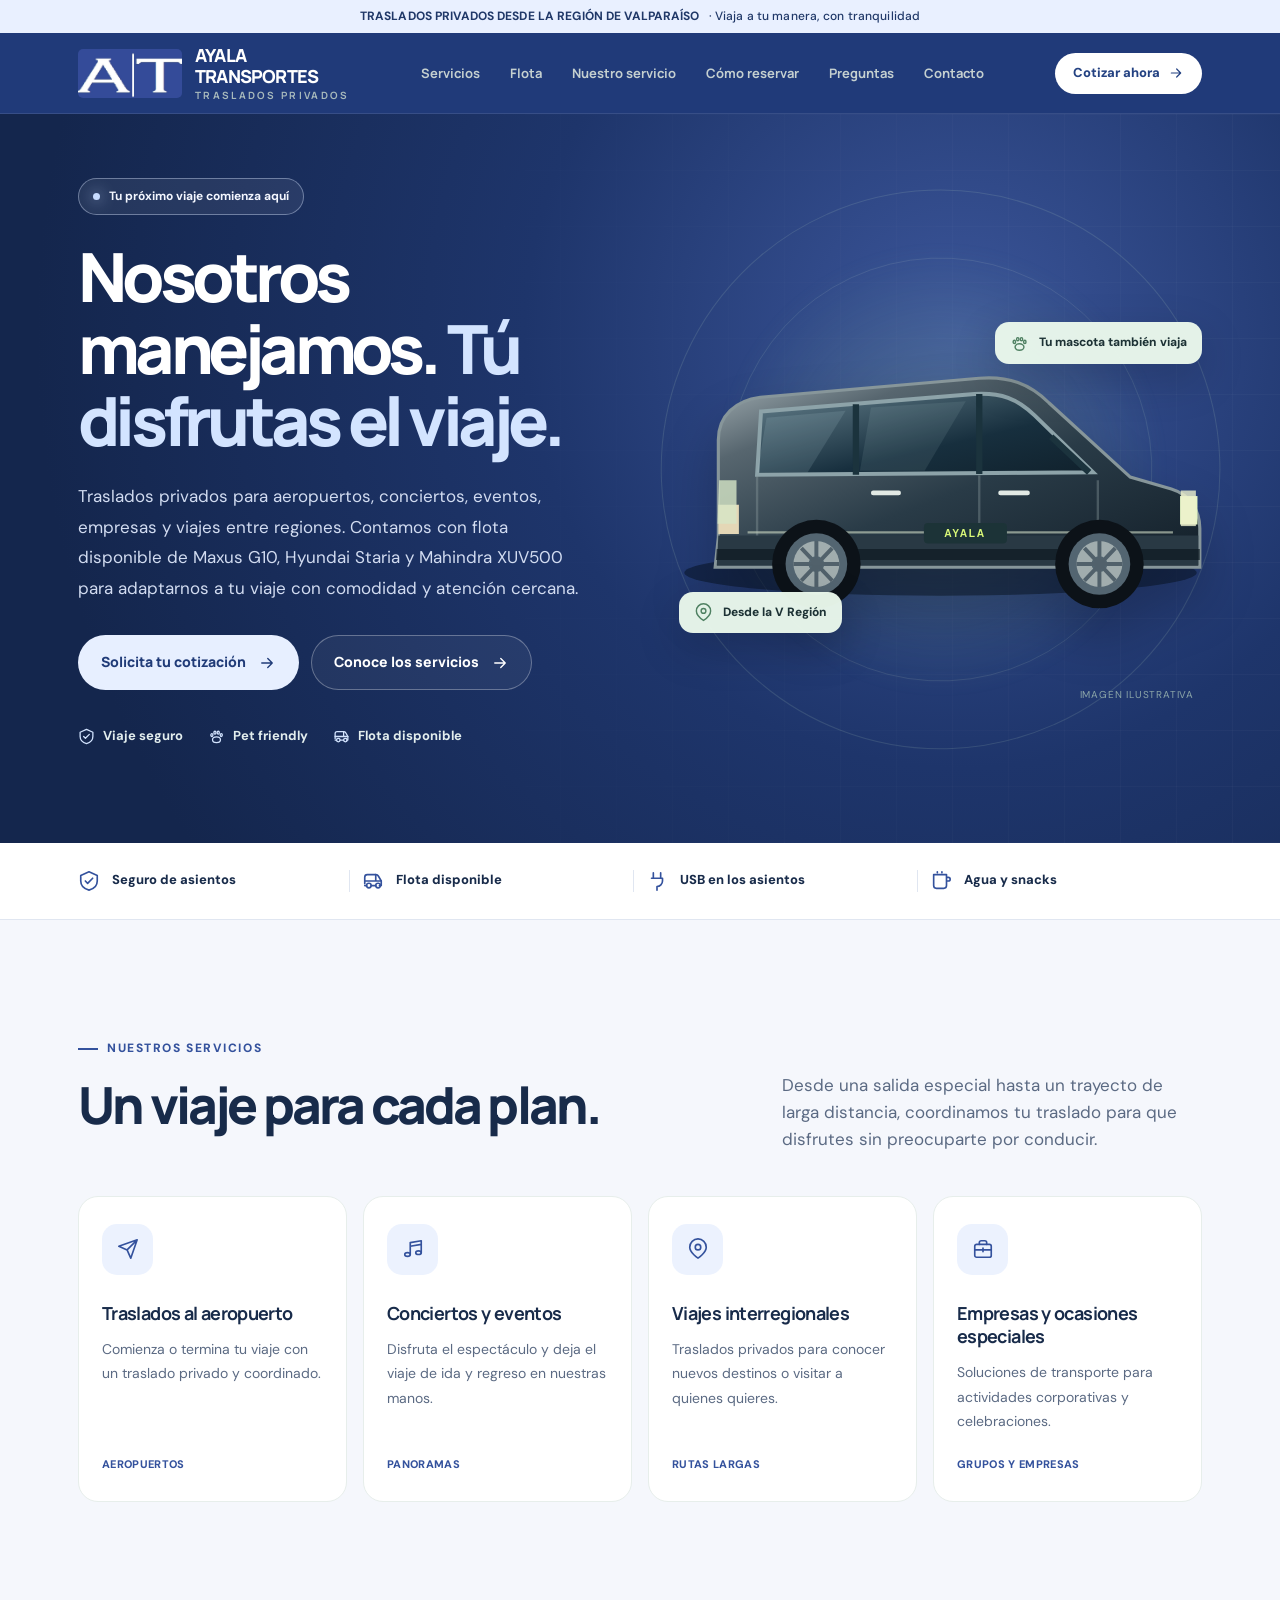
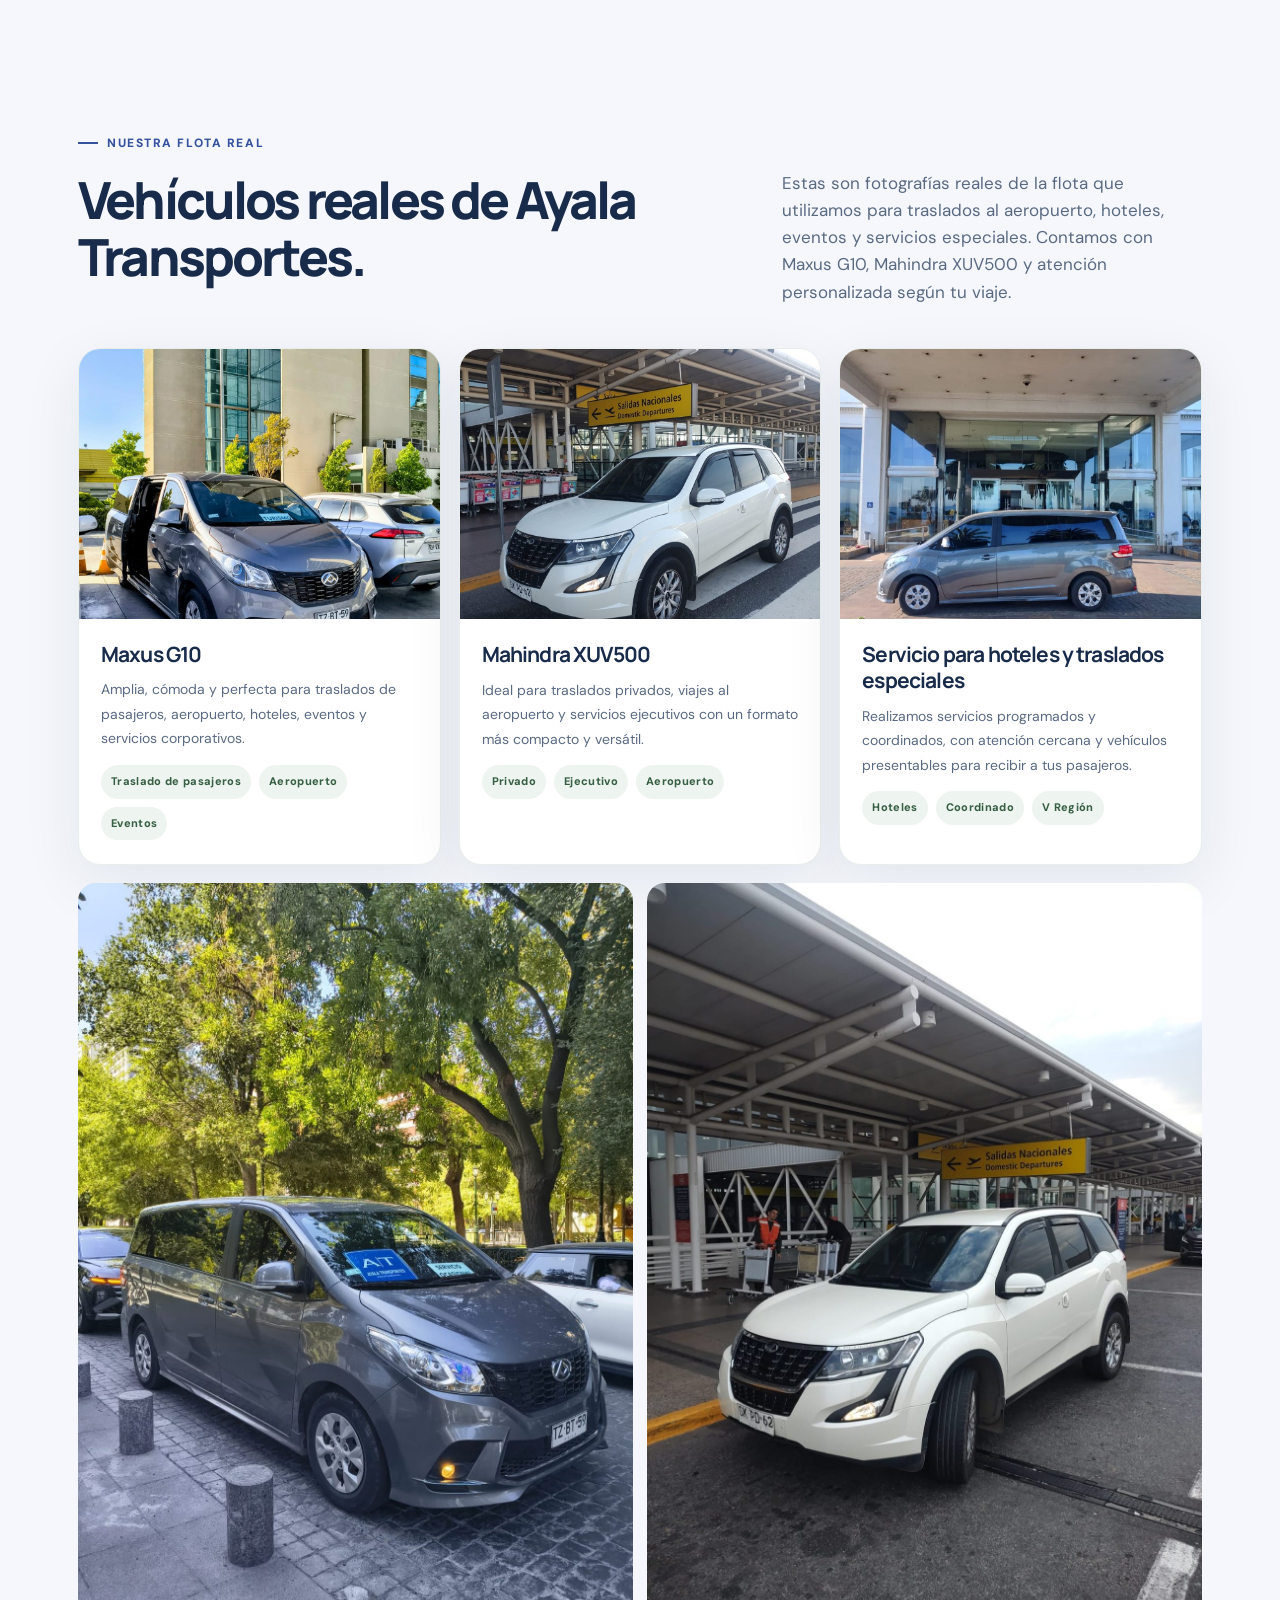
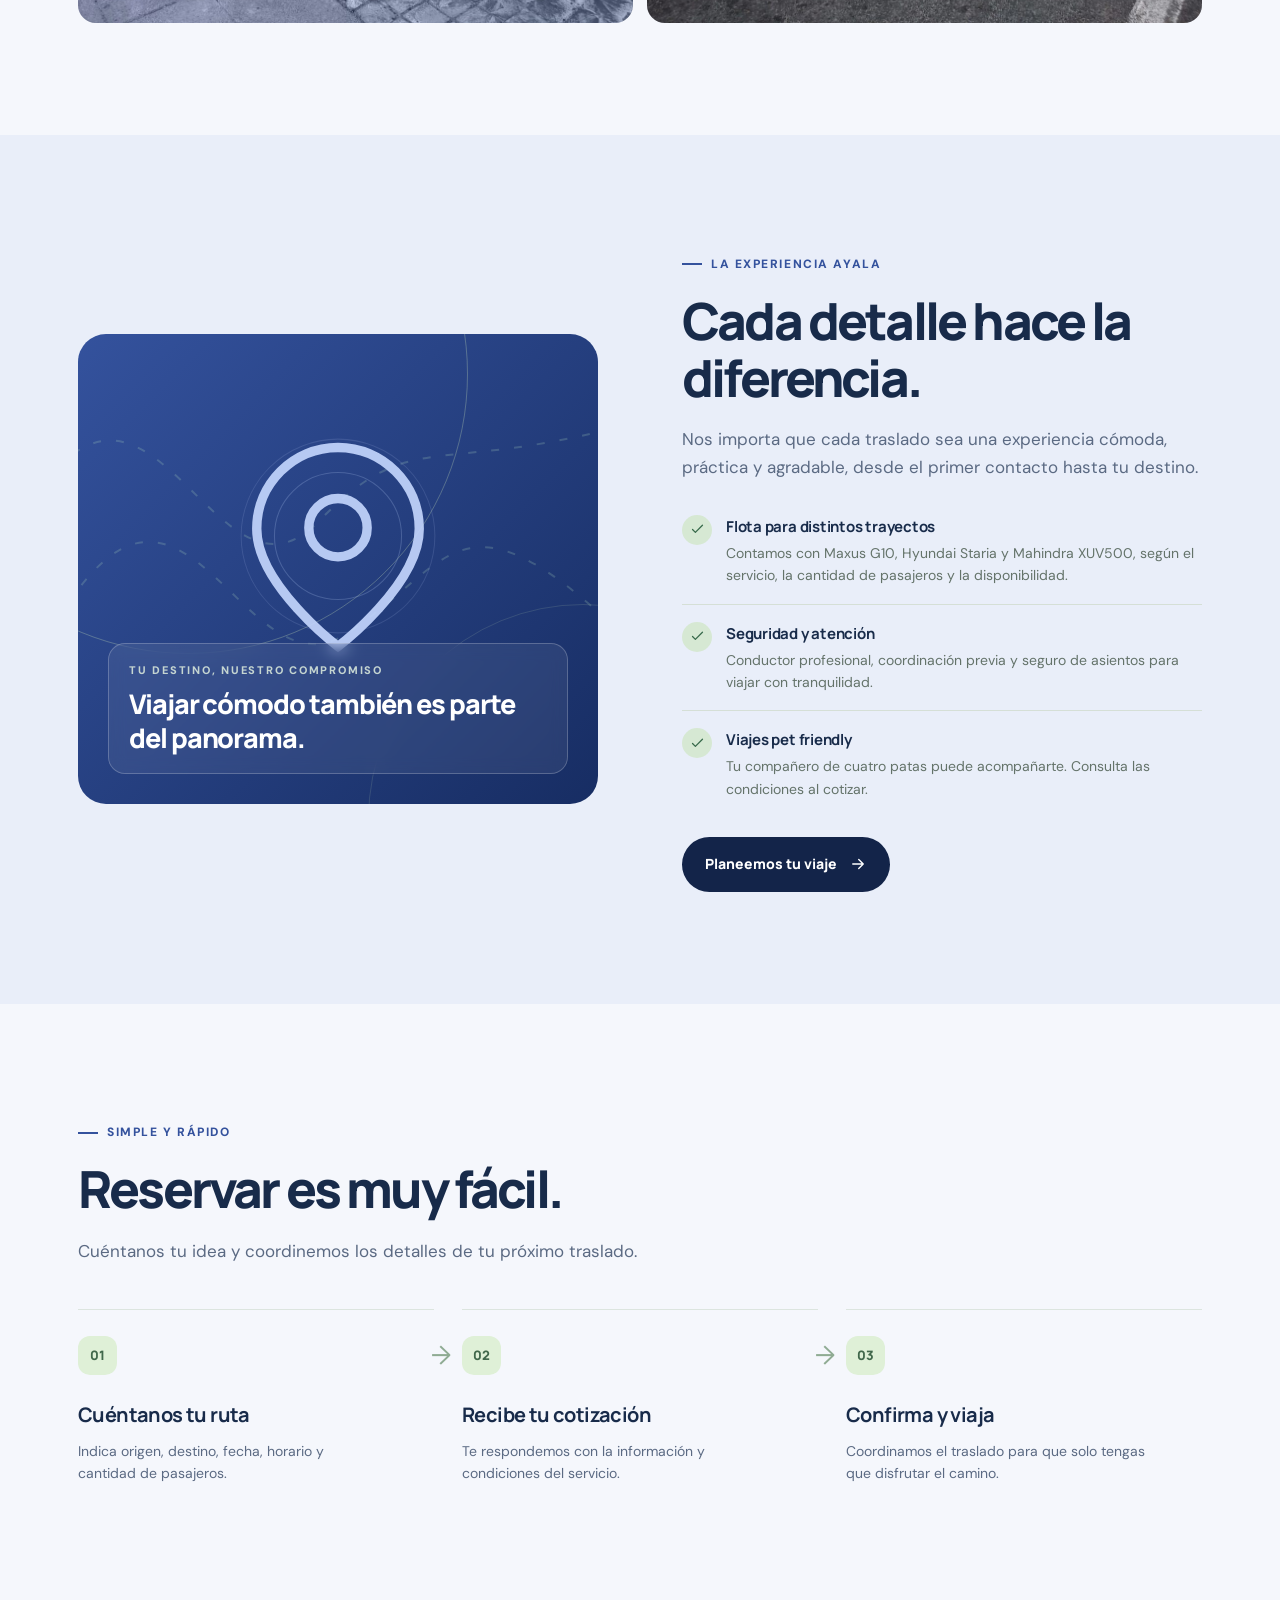
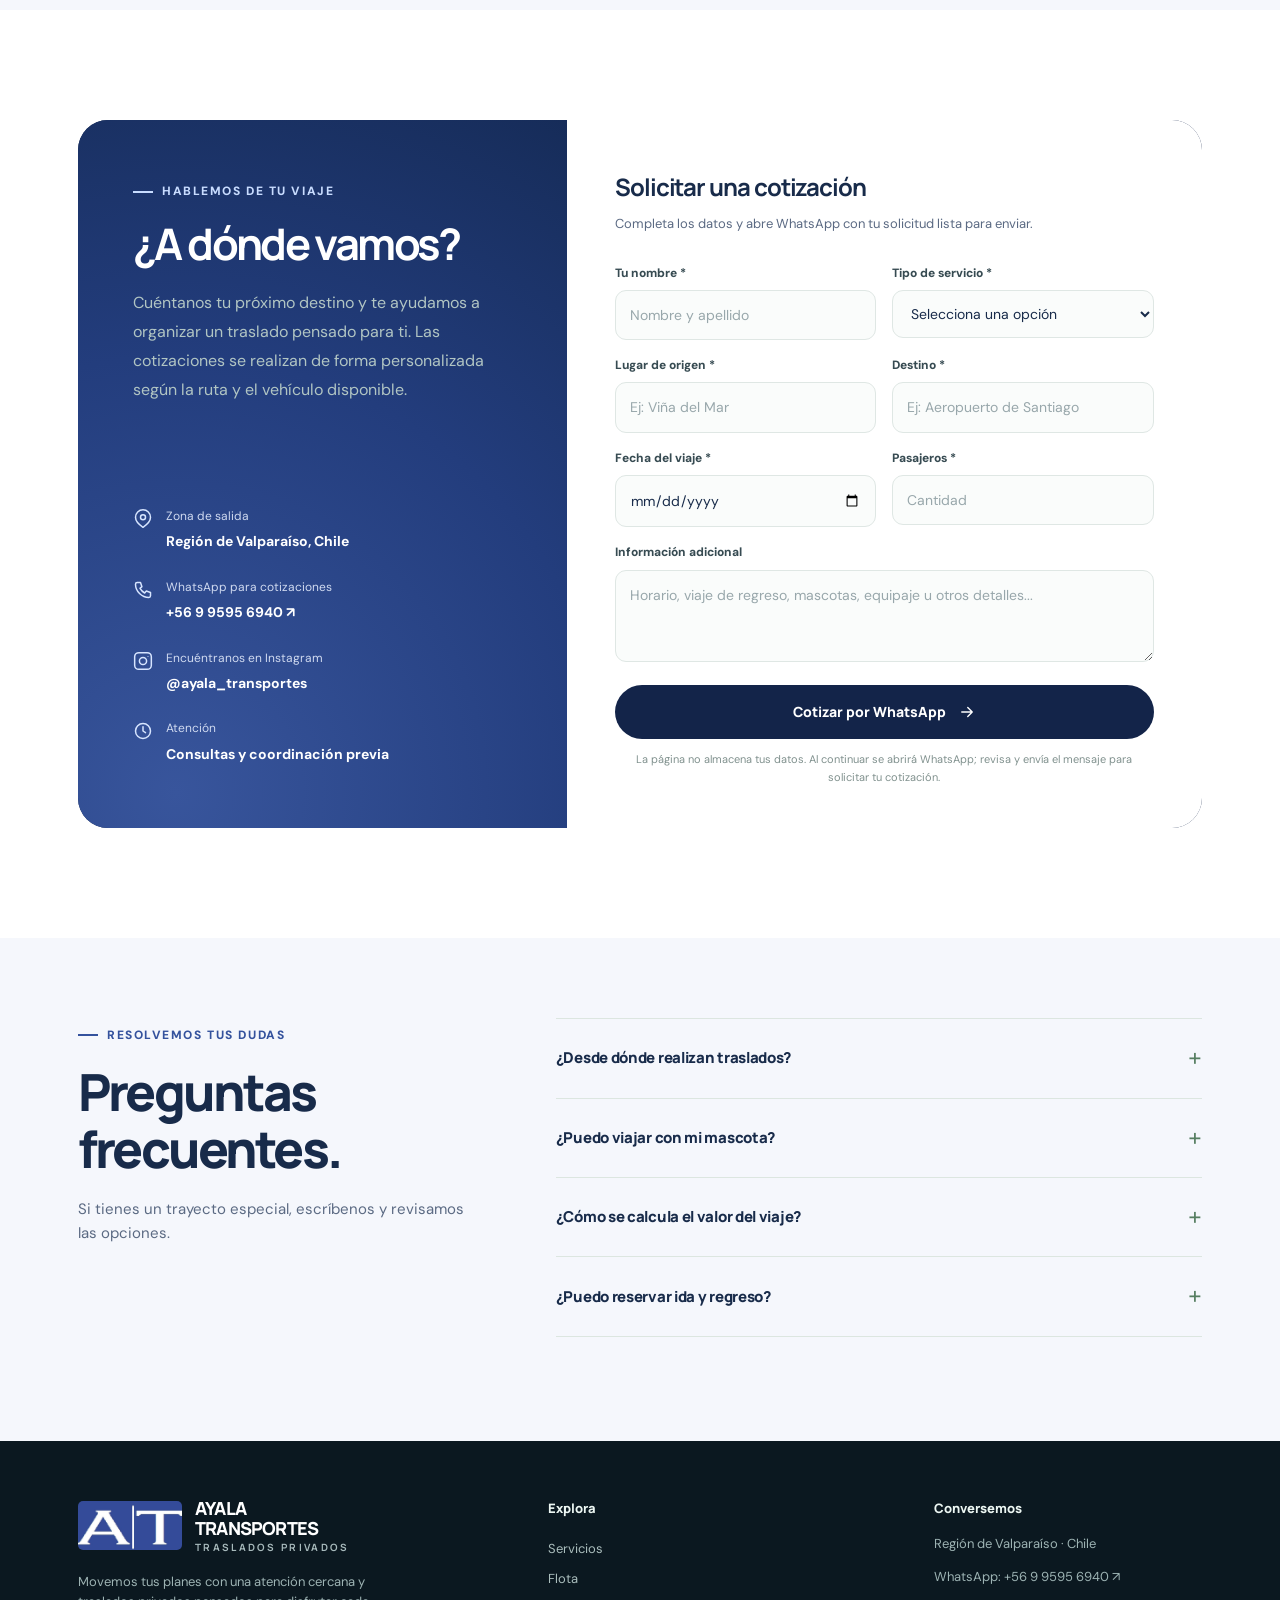
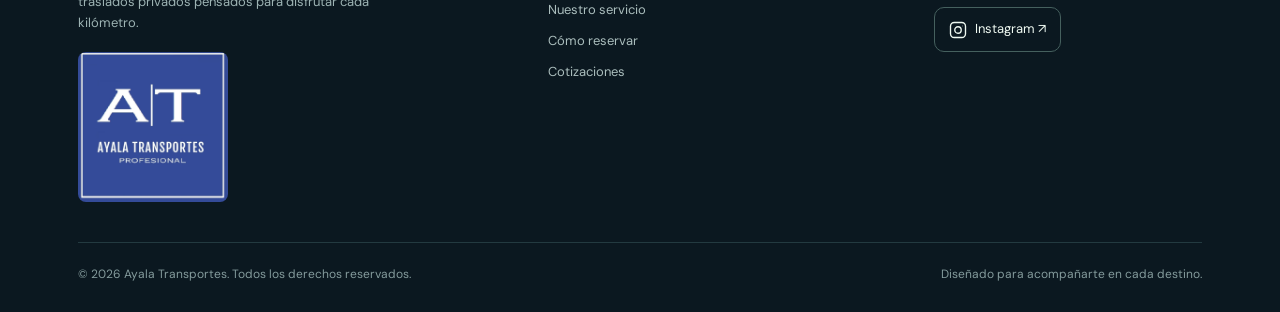
==== index.html @ cc70c2c5 "Add files via upload" ====
<!doctype html>
<html lang="es-CL">
<head>
  <meta charset="utf-8">
  <meta name="viewport" content="width=device-width, initial-scale=1">
  <meta name="theme-color" content="#203a79">
  <meta name="description" content="Ayala Transportes: traslados privados desde la Región de Valparaíso. Flota con Maxus G10, Hyundai Staria y Mahindra XUV500 para aeropuerto, conciertos, eventos y viajes interregionales. Servicio pet friendly.">
  <meta property="og:title" content="Ayala Transportes | Tu viaje, nuestra prioridad">
  <meta property="og:description" content="Traslados privados cómodos y confiables desde la Región de Valparaíso. Cotiza tu próximo viaje.">
  <meta property="og:type" content="website">
  <meta property="og:url" content="https://ayalatransportes.cl/">
  <link rel="canonical" href="https://ayalatransportes.cl/">
  <title>Transporte de pasajeros en Valparaíso | Ayala Transportes</title>
  <link rel="preconnect" href="https://fonts.googleapis.com">
  <link rel="preconnect" href="https://fonts.gstatic.com" crossorigin>
  <link href="https://fonts.googleapis.com/css2?family=DM+Sans:wght@400;500;600;700&family=Manrope:wght@400;500;600;700;800&display=swap" rel="stylesheet">
  <style>
    :root{--ink:#12222b;--dark:#0c1922;--dark2:#132a36;--white:#fff;--paper:#f7f8f6;--muted:#61717a;--line:#e5eae8;--mint:#ddf4cf;--lime:#d9f878;--green:#43734f;--radius:22px;--shadow:0 18px 60px rgba(19,43,45,.08)}
    *,*::before,*::after{box-sizing:border-box}html{scroll-behavior:smooth;scroll-padding-top:90px}body{margin:0;color:var(--ink);background:var(--paper);font-family:'DM Sans',system-ui,sans-serif;line-height:1.6;-webkit-font-smoothing:antialiased}h1,h2,h3,h4,p{margin-top:0}h1,h2,h3,h4,.brand,.nav-links,.btn{font-family:'Manrope',system-ui,sans-serif}a{text-decoration:none;color:inherit}button,input,select,textarea{font:inherit}button{cursor:pointer}button,a{-webkit-tap-highlight-color:transparent}a:focus-visible,button:focus-visible,input:focus-visible,textarea:focus-visible,select:focus-visible{outline:3px solid #89bc66;outline-offset:3px}::selection{background:var(--lime);color:var(--dark)}.container{max-width:1180px;margin:0 auto;padding:0 28px}.icon{width:22px;height:22px;display:inline-block;flex:0 0 auto;stroke:currentColor;fill:none;stroke-linecap:round;stroke-linejoin:round;stroke-width:1.8}.eyebrow{display:inline-flex;align-items:center;gap:9px;color:#66834b;letter-spacing:.13em;text-transform:uppercase;font-size:12px;font-weight:800;margin-bottom:18px}.eyebrow::before{content:'';width:20px;height:2px;background:currentColor}.section-title{font-size:clamp(32px,4vw,52px);line-height:1.12;letter-spacing:-.055em;margin:0 0 20px;font-weight:800}.section-lead{color:var(--muted);font-size:17px;max-width:580px}.btn{display:inline-flex;align-items:center;justify-content:center;gap:12px;border:1px solid transparent;border-radius:100px;font-weight:800;font-size:14px;padding:15px 22px;min-height:54px;transition:transform .2s,background .2s,color .2s,border-color .2s}.btn:hover{transform:translateY(-2px)}.btn .icon{width:18px;height:18px}.btn-lime{background:var(--lime);color:#10221b}.btn-lime:hover{background:#e5ffa0}.btn-ghost{color:#fff;border-color:rgba(255,255,255,.3);background:rgba(255,255,255,.05)}.btn-ghost:hover{background:rgba(255,255,255,.12)}.btn-dark{background:var(--dark);color:#fff}.btn-dark:hover{background:#263c45}.btn-outline{border-color:#cbd6cf;background:transparent;color:var(--ink)}
    .notice{background:#e0f5cb;color:#263e27;font-size:12px;text-align:center;padding:7px 14px;letter-spacing:.01em;font-weight:700}.notice span{font-weight:500;margin-left:6px}
    .nav-wrap{background:#0c1922;position:sticky;top:0;z-index:30;border-bottom:1px solid rgba(255,255,255,.1)}.nav{min-height:80px;display:flex;align-items:center;justify-content:space-between;gap:20px}.brand{display:inline-flex;align-items:center;gap:13px;color:#fff;font-size:18px;line-height:1.13;font-weight:800;letter-spacing:-.045em}.brand-mark{display:grid;place-items:center;width:43px;height:43px;border-radius:12px;background:var(--lime);color:var(--dark)}.brand-mark .icon{width:26px;height:26px;stroke-width:2.2}.brand small{font-size:10px;font-weight:700;color:#a8babc;letter-spacing:.23em;display:block;margin-top:4px;text-transform:uppercase}.nav-links{display:flex;gap:30px;align-items:center;font-size:13px;font-weight:700;color:#c5d0d0}.nav-links a:hover{color:var(--lime)}.nav-cta{display:inline-flex;align-items:center;gap:8px;color:var(--dark);background:var(--lime);border-radius:50px;padding:10px 18px;font-weight:800;font-size:13px}.menu-button{display:none;background:transparent;border:1px solid rgba(255,255,255,.25);border-radius:12px;color:white;padding:9px}
    .hero{overflow:hidden;background:radial-gradient(circle at 74% 24%,#25434a 0%,#122932 30%,var(--dark) 67%);color:white;position:relative}.hero::before{position:absolute;inset:0;content:'';background-image:linear-gradient(rgba(255,255,255,.028) 1px,transparent 1px),linear-gradient(90deg,rgba(255,255,255,.028) 1px,transparent 1px);background-size:56px 56px;mask-image:linear-gradient(90deg,transparent 25%,black 100%);pointer-events:none}.hero-inner{display:grid;grid-template-columns:1.06fr .94fr;align-items:center;gap:12px;min-height:610px;padding-top:64px;padding-bottom:82px;position:relative}.hero-copy{position:relative;z-index:2;padding-bottom:14px}.hero-chip{display:inline-flex;align-items:center;gap:9px;border:1px solid rgba(217,248,120,.24);background:rgba(217,248,120,.09);border-radius:99px;padding:8px 14px;font-size:12px;font-weight:700;color:#e9f6d3;margin-bottom:26px}.hero-chip i{width:7px;height:7px;border-radius:50%;background:var(--lime);box-shadow:0 0 15px var(--lime)}.hero h1{font-size:clamp(45px,5.3vw,75px);letter-spacing:-.07em;line-height:1.06;font-weight:800;margin:0 0 24px;max-width:670px}.hero h1 em{font-style:normal;color:var(--lime)}.hero .intro{font-size:17px;color:#b9cbcb;line-height:1.8;max-width:500px;margin-bottom:32px}.hero-actions{display:flex;gap:12px;flex-wrap:wrap}.hero-proof{display:flex;align-items:center;gap:25px;margin-top:36px;color:#e3eeee;font-size:13px;font-weight:700}.hero-proof span{display:flex;align-items:center;gap:8px}.hero-proof .icon{width:17px;height:17px;color:var(--lime)}
    .visual{position:relative;min-height:420px;display:grid;place-items:center}.visual-glow{position:absolute;width:85%;aspect-ratio:1;border-radius:50%;background:radial-gradient(circle,rgba(177,226,156,.23),rgba(106,157,146,.04) 65%,transparent 72%);filter:blur(5px)}.orbit{position:absolute;border:1px solid rgba(210,238,201,.13);border-radius:50%;width:100%;aspect-ratio:1;transform:scale(1.07) rotate(-24deg)}.orbit.two{transform:scale(.81) rotate(20deg)}.van-svg{width:118%;max-width:none;position:relative;z-index:1;overflow:visible;transform:translate(-1%,-4%);filter:drop-shadow(0 28px 26px rgba(0,0,0,.23))}.visual-pin{position:absolute;z-index:3;display:flex;align-items:center;gap:10px;padding:11px 15px;background:rgba(236,249,237,.96);box-shadow:0 15px 45px rgba(0,0,0,.18);color:#1d3235;border-radius:14px;font-size:12px;font-weight:800}.visual-pin .icon{width:19px;height:19px;color:#4f8062}.visual-pin.a{right:0;top:15%}.visual-pin.b{left:0;bottom:11%}.visual-caption{font-size:10px;color:#8ca6a8;position:absolute;bottom:-24px;right:8px;letter-spacing:.08em}
    .trust-strip{background:#fff;border-bottom:1px solid var(--line)}.trust-inner{display:grid;grid-template-columns:repeat(4,1fr);gap:12px;padding-top:27px;padding-bottom:27px}.trust-item{display:flex;align-items:center;gap:12px;font-size:13px;font-weight:800}.trust-item:not(:last-child){border-right:1px solid var(--line)}.trust-item .icon{width:22px;height:22px;color:var(--green)}
    section.content{padding:112px 0}.section-head{display:flex;justify-content:space-between;gap:30px;align-items:end;margin-bottom:42px}.section-head .section-lead{max-width:420px;margin-bottom:0}.services{display:grid;grid-template-columns:repeat(4,1fr);gap:16px}.service-card{border:1px solid #e7eeeb;background:#fff;border-radius:20px;padding:27px 23px 28px;min-height:278px;display:flex;flex-direction:column;transition:transform .2s,box-shadow .2s}.service-card:hover{transform:translateY(-5px);box-shadow:var(--shadow)}.service-card .service-icon{width:51px;height:51px;display:grid;place-items:center;background:#eaf2e7;color:#386747;border-radius:15px;margin-bottom:27px}.service-card h3{font-size:18px;line-height:1.3;letter-spacing:-.035em;margin:0 0 12px}.service-card p{font-size:14px;color:var(--muted);line-height:1.75;margin:0}.service-card .tag{font-size:11px;color:#68836b;margin-top:auto;padding-top:22px;font-weight:800;letter-spacing:.03em}.fleet-grid{display:grid;grid-template-columns:repeat(3,1fr);gap:18px}.fleet-card{border:1px solid #e7eeeb;background:#fff;border-radius:22px;overflow:hidden;box-shadow:var(--shadow)}.fleet-media{aspect-ratio:4/3;overflow:hidden;background:#dde5e0}.fleet-media img{width:100%;height:100%;object-fit:cover;display:block}.fleet-body{padding:22px 22px 24px}.fleet-body h3{font-size:21px;line-height:1.25;letter-spacing:-.04em;margin:0 0 10px;font-family:'Manrope',system-ui,sans-serif}.fleet-body p{font-size:14px;color:var(--muted);line-height:1.75;margin:0 0 14px}.fleet-meta{display:flex;flex-wrap:wrap;gap:8px}.fleet-badge{display:inline-flex;align-items:center;border-radius:999px;background:#eef4ef;color:#365f44;font-size:11px;font-weight:800;letter-spacing:.03em;padding:8px 10px}.gallery-strip{display:grid;grid-template-columns:repeat(2,1fr);gap:14px;margin-top:18px}.gallery-shot{border-radius:18px;overflow:hidden;min-height:220px;background:#dde5e0}.gallery-shot img{width:100%;height:100%;object-fit:cover;display:block}
    .benefits-section{background:#eaf0e9;overflow:hidden}.benefits-grid{display:grid;grid-template-columns:1fr 1fr;gap:84px;align-items:center}.benefits-visual{min-height:470px;border-radius:28px;background:linear-gradient(135deg,#193440,#0e1d25);position:relative;overflow:hidden;padding:30px;display:flex;align-items:end}.benefits-visual::before{content:'';position:absolute;border:1px solid rgba(229,252,190,.26);border-radius:50%;width:560px;height:560px;left:-170px;top:-240px}.benefits-visual::after{content:'';position:absolute;border:1px solid rgba(229,252,190,.12);border-radius:50%;width:430px;height:430px;right:-200px;bottom:-230px}.benefits-visual .route-line{position:absolute;inset:0;opacity:.2;width:100%;height:100%}.benefits-visual .block-label{position:relative;z-index:2;border:1px solid rgba(255,255,255,.22);border-radius:17px;padding:18px 20px;background:rgba(255,255,255,.07);backdrop-filter:blur(8px);color:#fff;width:100%}.block-label span{display:block;color:#c5d5d1;font-size:11px;font-weight:800;letter-spacing:.16em;margin-bottom:9px;text-transform:uppercase}.block-label strong{font:800 27px/1.2 'Manrope',sans-serif;letter-spacing:-.04em}.benefits-visual .road-symbol{position:absolute;left:50%;top:43%;transform:translate(-50%,-50%);width:250px;height:250px;color:var(--lime);opacity:.9}.benefits-copy .section-title{max-width:500px}.benefit{display:flex;gap:14px;padding:17px 0;border-bottom:1px solid #d5dfd6}.benefit:last-of-type{border-bottom:0}.benefit .mini-check{display:grid;place-items:center;border-radius:50%;background:#d6e8d3;color:#386a4b;width:30px;height:30px;flex:0 0 auto}.benefit h3{font-size:15px;margin:0 0 3px;letter-spacing:-.015em}.benefit p{font-size:14px;color:#64736a;margin:0}.benefits-copy .btn{margin-top:20px}
    .steps{display:grid;grid-template-columns:repeat(3,1fr);gap:28px;margin-top:44px}.step{position:relative;border-top:1px solid #dce5df;padding-top:26px}.step .num{display:grid;place-items:center;width:39px;height:39px;border-radius:12px;background:#dff0d7;color:#41684b;font-family:'Manrope';font-size:13px;font-weight:900;margin-bottom:24px}.step h3{font-size:20px;letter-spacing:-.03em;margin-bottom:9px}.step p{color:var(--muted);font-size:14px;max-width:300px}.step:not(:last-child)::after{content:'→';position:absolute;right:-17px;top:25px;font-size:26px;color:#8fab93}
    .contact-section{background:#fff;padding:110px 0}.contact-panel{background:var(--dark);border-radius:30px;color:#fff;overflow:hidden;display:grid;grid-template-columns:.87fr 1.13fr}.contact-info{background:radial-gradient(circle at 20% 95%,#25493d,#142935 50%,#0f202a 83%);padding:62px 55px;display:flex;flex-direction:column}.contact-info .eyebrow{color:var(--lime)}.contact-info h2{font-size:clamp(32px,3.4vw,49px);line-height:1.12;letter-spacing:-.06em;margin-bottom:21px}.contact-info>p{color:#b1c5c3;font-size:16px;line-height:1.8}.contact-list{margin-top:auto;padding-top:34px;display:grid;gap:24px}.contact-row{display:flex;gap:13px;align-items:flex-start}.contact-row .icon{color:var(--lime);width:20px;height:20px;margin-top:2px}.contact-row span{color:#92b1ac;font-size:12px;display:block;margin-bottom:2px}.contact-row strong{font-size:14px;color:#edf7f2;font-weight:700}.contact-form{padding:48px 48px 42px;background:#fff;color:var(--ink)}.contact-form h3{font-size:24px;letter-spacing:-.045em;margin-bottom:7px}.form-hint{font-size:13px;color:var(--muted);margin-bottom:29px}.fields{display:grid;grid-template-columns:1fr 1fr;gap:16px}.field{display:flex;flex-direction:column;gap:7px}.field.full{grid-column:span 2}.field label{font-size:12px;font-weight:800;color:#374b52}.field input,.field select,.field textarea{border:1px solid #dfe7e4;background:#fafcfb;border-radius:11px;padding:13px 14px;outline:none;width:100%;color:var(--ink);font-size:14px;min-height:48px}.field textarea{resize:vertical;min-height:92px}.field input:focus,.field select:focus,.field textarea:focus{border-color:#72a276;box-shadow:0 0 0 3px #e3f4df}.field input::placeholder,.field textarea::placeholder{color:#98a7ab}.form-submit{width:100%;margin-top:23px}.form-footnote{font-size:11px;color:#80918e;text-align:center;margin:12px 0 0;line-height:1.6}.form-result{display:none;margin-top:18px;padding:16px;border:1px solid #c5d9c0;border-radius:14px;background:#f2f8f0;font-size:13px}.form-result.active{display:block}.form-result textarea{width:100%;min-height:120px;font-size:12px;resize:vertical;margin:12px 0;border:1px solid #d0dfcd;border-radius:8px;padding:10px}.form-result .result-actions{display:flex;gap:10px;flex-wrap:wrap}.form-result a,.form-result button{border:0;border-radius:8px;background:#193940;color:#fff;font-weight:700;font-size:12px;padding:9px 13px}
    .faq{padding:80px 0 104px}.faq-grid{display:grid;grid-template-columns:.75fr 1.25fr;gap:90px}.faq-grid .section-lead{font-size:15px}.faq-list{border-top:1px solid #dce6e0}details{border-bottom:1px solid #dce6e0;padding:20px 0}summary{cursor:pointer;list-style:none;display:flex;align-items:center;justify-content:space-between;gap:15px;font-family:'Manrope';font-size:15px;font-weight:800;letter-spacing:-.02em}summary::-webkit-details-marker{display:none}summary::after{content:'+';font-size:24px;color:#567e61;font-weight:500}details[open] summary::after{content:'−'}details p{font-size:14px;color:var(--muted);line-height:1.8;margin:13px 32px 0 0}
    .footer{background:#0b1820;color:#e5f0ea;padding:57px 0 28px}.footer-grid{display:grid;grid-template-columns:1.25fr 1fr .8fr;gap:52px}.footer .brand{margin-bottom:18px}.footer p{color:#9db3b3;font-size:13px;max-width:335px}.footer h4{font-size:13px;font-weight:800;margin-bottom:15px;color:#ecf6f2}.footer a.footer-link{display:block;color:#abbebd;font-size:13px;padding:5px 0}.footer a.footer-link:hover{color:var(--lime)}.social{display:inline-flex;align-items:center;gap:8px;border:1px solid #45605e;padding:11px 14px;border-radius:10px;font-size:13px;color:#eff9f1;margin-top:6px}.social .icon{width:18px;height:18px}.footer-bottom{margin-top:40px;border-top:1px solid #233a40;padding-top:22px;display:flex;justify-content:space-between;gap:20px;font-size:12px;color:#849b9c}.mobile-action{display:none}
    @media(max-width:1100px){.services{grid-template-columns:repeat(2,1fr)}.benefits-grid{gap:45px}.hero h1{font-size:clamp(42px,5.4vw,65px)}.nav-links{gap:20px}.visual-pin.a{right:-10px}.fleet-grid{grid-template-columns:repeat(2,1fr)}.gallery-strip{grid-template-columns:repeat(2,1fr)}}@media(max-width:800px){.container{padding:0 22px}.nav{min-height:70px}.nav-links{display:none;position:absolute;left:0;right:0;top:70px;background:#10222b;padding:16px 25px 24px;flex-direction:column;align-items:flex-start;gap:19px;border-top:1px solid #30454a}.nav-links.open{display:flex}.nav-cta{margin-left:auto}.menu-button{display:grid;place-items:center}.hero-inner{grid-template-columns:1fr;gap:0;padding-top:70px;padding-bottom:55px}.hero-copy{max-width:650px}.hero h1{font-size:clamp(43px,8vw,70px)}.visual{min-height:340px;max-width:640px;width:100%;margin:30px auto 0}.van-svg{width:105%}.visual-pin.a{right:7%;top:12%}.visual-pin.b{left:4%;bottom:11%}.trust-inner{grid-template-columns:repeat(2,1fr);row-gap:23px}.trust-item:nth-child(2){border-right:0}.benefits-grid{grid-template-columns:1fr}.benefits-visual{min-height:390px}.section-head{align-items:start;flex-direction:column;gap:0}.steps{gap:18px}.contact-panel{grid-template-columns:1fr}.contact-info{padding:43px 36px}.contact-list{margin-top:10px;grid-template-columns:repeat(2,1fr)}.contact-form{padding:40px 36px}.faq-grid{grid-template-columns:1fr;gap:30px}.footer-grid{grid-template-columns:1fr 1fr;gap:35px}.footer-grid>div:first-child{grid-column:span 2}}@media(max-width:560px){.container{padding:0 19px}.notice{font-size:10px}.notice span{display:none}.brand{font-size:15px;gap:9px}.brand-mark{width:38px;height:38px}.brand small{font-size:8px}.nav-cta{display:none}.hero-inner{padding-top:55px;padding-bottom:48px}.hero h1{font-size:clamp(40px,11vw,56px)}.hero .intro{font-size:15px}.hero-actions .btn{width:100%}.hero-proof{gap:16px;font-size:11px;flex-wrap:wrap;margin-top:28px}.visual{min-height:250px;margin-top:15px}.van-svg{width:118%;transform:translate(-4%,0)}.visual-pin{padding:8px 10px;font-size:10px;gap:5px}.visual-pin .icon{width:14px;height:14px}.visual-pin.a{top:11%;right:0}.visual-pin.b{bottom:6%;left:0}.visual-caption{bottom:-9px}section.content{padding:75px 0}.section-title{font-size:clamp(31px,9vw,42px)}.section-lead{font-size:15px}.trust-inner{padding-top:22px;padding-bottom:22px;gap:20px}.trust-item{font-size:11px;gap:8px}.trust-item .icon{width:19px;height:19px}.services{grid-template-columns:1fr;gap:12px}.service-card{min-height:unset;padding:23px}.service-card .service-icon{margin-bottom:20px}.service-card .tag{padding-top:15px}.fleet-grid,.gallery-strip{grid-template-columns:1fr}.fleet-body{padding:18px}.benefits-visual{min-height:330px}.steps{grid-template-columns:1fr;margin-top:30px}.step{padding-top:18px}.step:not(:last-child)::after{display:none}.step .num{margin-bottom:12px}.step p{max-width:100%}.contact-section{padding:70px 0}.contact-panel{border-radius:21px}.contact-info{padding:38px 26px}.contact-list{grid-template-columns:1fr;gap:17px}.contact-form{padding:33px 22px}.fields{grid-template-columns:1fr;gap:13px}.field.full{grid-column:span 1}.faq{padding:70px 0}.footer-grid{grid-template-columns:1fr;gap:24px}.footer-grid>div:first-child{grid-column:span 1}.footer-bottom{flex-direction:column;gap:7px}.mobile-action{display:block;position:fixed;z-index:25;bottom:16px;left:50%;transform:translateX(-50%);width:calc(100% - 34px);max-width:420px;box-shadow:0 10px 32px rgba(12,25,34,.25)}.mobile-action .btn{width:100%}body{padding-bottom:56px}}
    @media(prefers-reduced-motion:reduce){html{scroll-behavior:auto}*,*::before,*::after{transition-duration:.01ms!important;animation-duration:.01ms!important}}

    /* Identidad visual: azul y blanco del logo oficial */
    :root{--dark:#132449;--dark2:#233c72;--ink:#182b4a;--paper:#f5f7fc;--muted:#5b6a83;--line:#e0e6f1;--lime:#c8dcff;--mint:#edf3ff;--green:#34529d}
    .notice{background:#e9f0ff;color:#203868}
    .nav-wrap{background:#203a79}
    .brand-mark{height:49px;width:104px;background:#344b99;border-radius:5px;overflow:hidden;flex:none}
    .brand-mark img{width:100%;height:100%;display:block;object-fit:cover}
    .nav-cta{background:#fff;color:#244282}
    .hero{background:radial-gradient(circle at 75% 30%,#3b5599 0%,#1e356b 40%,#14264d 85%)}
    .hero-chip{border-color:rgba(218,230,255,.4);background:rgba(255,255,255,.07);color:#f4f7ff}
    .hero-chip i{background:#c8dcff;box-shadow:0 0 15px #c8dcff}
    .hero .intro{color:#d2dcf1}
    .btn-lime{background:#e7efff;color:#203b78}
    .btn-lime:hover{background:#fff}
    .hero h1 em,.hero-proof .icon{color:#d3e4ff}
    .eyebrow{color:#34529d}
    .service-card .service-icon{background:#ecf2fe;color:#34529d}
    .service-card .tag{color:#34529d}
    .trust-item .icon{color:#34529d}
    .benefits-section{background:#e9eef9}
    .benefits-visual{background:linear-gradient(135deg,#34529d,#172d63)}
    .benefits-visual .road-symbol{color:#c6d8ff}
    .contact-info{background:radial-gradient(circle at 20% 95%,#38559c,#233d7d 56%,#162c59)}
    .contact-row .icon{color:#d7e5ff}
    .contact-row span{color:#d0daf0}
    .contact-row strong{color:#fff}
    .field input:focus,.field select:focus,.field textarea:focus{border-color:#4e70b9;box-shadow:0 0 0 3px #e3ecfc}
    a:focus-visible,button:focus-visible,input:focus-visible,textarea:focus-visible,select:focus-visible{outline-color:#91b5fc}
    .official-logo{display:block;width:150px;height:auto;margin-top:18px;border-radius:8px}
    .footer .brand{align-items:center}
    @media(max-width:800px){.nav-links{background:#203a79}}
    @media(max-width:560px){.brand-mark{width:68px;height:35px}.brand{gap:7px}.brand>span:last-child{font-size:13px}.brand small{font-size:7px}.official-logo{width:122px}}
  </style>
  <script type="application/ld+json">{"@context": "https://schema.org", "@type": "Organization", "name": "Ayala Transportes", "url": "https://ayalatransportes.cl/", "email": "ayalatransportesoficial@gmail.com", "telephone": "+56995956940", "sameAs": ["https://www.instagram.com/ayala_transportes/"], "description": "Traslados privados de pasajeros, aeropuerto, conciertos, eventos y viajes interregionales desde la Región de Valparaíso.", "areaServed": {"@type": "AdministrativeArea", "name": "Región de Valparaíso"}}</script>
</head>
<body>
  <!-- ICONOS SVG -->
  <svg xmlns="http://www.w3.org/2000/svg" style="position:absolute;width:0;height:0;overflow:hidden" aria-hidden="true"><defs>
    <symbol id="i-van" viewBox="0 0 24 24"><path d="M3 15V7.8C3 6.25 4.25 5 5.8 5h9.4c1.1 0 2.1.6 2.63 1.56L21 12v5h-2"/><path d="M3 17h2m5 0h5m0-12v7h6M3 12h18"/><circle cx="7.5" cy="17" r="2.5"/><circle cx="17.5" cy="17" r="2.5"/></symbol>
    <symbol id="i-arrow" viewBox="0 0 24 24"><path d="M5 12h14m-6-6 6 6-6 6"/></symbol>
    <symbol id="i-plane" viewBox="0 0 24 24"><path d="m22 2-7 20-4-9-9-4zM22 2 11 13"/></symbol>
    <symbol id="i-music" viewBox="0 0 24 24"><path d="M9 18V5l12-2v13M9 9l12-2"/><ellipse cx="6" cy="18" rx="3" ry="2"/><ellipse cx="18" cy="16" rx="3" ry="2"/></symbol>
    <symbol id="i-suitcase" viewBox="0 0 24 24"><rect x="3" y="7" width="18" height="14" rx="2"/><path d="M8 7V5a2 2 0 0 1 2-2h4a2 2 0 0 1 2 2v2M3 13h18m-9-2v4"/></symbol>
    <symbol id="i-map" viewBox="0 0 24 24"><path d="M21 10c0 6-9 12-9 12S3 16 3 10a9 9 0 1 1 18 0z"/><circle cx="12" cy="10" r="3"/></symbol>
    <symbol id="i-paw" viewBox="0 0 24 24"><ellipse cx="12" cy="16.5" rx="5.6" ry="4.1"/><ellipse cx="5.5" cy="10" rx="1.5" ry="2"/><ellipse cx="9.8" cy="6.6" rx="1.5" ry="2"/><ellipse cx="14.5" cy="6.6" rx="1.5" ry="2"/><ellipse cx="18.7" cy="10" rx="1.5" ry="2"/></symbol>
    <symbol id="i-shield" viewBox="0 0 24 24"><path d="m12 2 9 4v6c0 5.5-3.3 8.5-9 10-5.7-1.5-9-4.5-9-10V6z"/><path d="m8 12 2.5 2.5L16 9"/></symbol>
    <symbol id="i-plug" viewBox="0 0 24 24"><path d="M8 3v6m8-6v6M6 9h12v3a6 6 0 0 1-6 6v4"/></symbol>
    <symbol id="i-cup" viewBox="0 0 24 24"><path d="M4 5h14v12a3 3 0 0 1-3 3H7a3 3 0 0 1-3-3zM18 8h2a2 2 0 0 1 0 4h-2M8 2v1m5-1v1"/></symbol>
    <symbol id="i-check" viewBox="0 0 24 24"><path d="m5 12 4 4L19 6"/></symbol>
    <symbol id="i-clock" viewBox="0 0 24 24"><circle cx="12" cy="12" r="9"/><path d="M12 7v5l3 2"/></symbol>
    <symbol id="i-instagram" viewBox="0 0 24 24"><rect x="2" y="2" width="20" height="20" rx="5"/><circle cx="12" cy="12" r="4.3"/><circle cx="18" cy="6.5" r=".6" fill="currentColor" stroke="none"/></symbol>
    <symbol id="i-menu" viewBox="0 0 24 24"><path d="M4 7h16M4 12h16M4 17h16"/></symbol>
    <symbol id="i-phone" viewBox="0 0 24 24"><path d="M5 3h4l1.7 5-2.3 2a15 15 0 0 0 5.6 5.6l2-2.3 5 1.7v4c0 1-.8 2-2 2C10.6 21 3 13.4 3 5c0-1.2 1-2 2-2z"/></symbol>
  </defs></svg>
  <div class="notice">TRASLADOS PRIVADOS DESDE LA REGIÓN DE VALPARAÍSO <span>· Viaja a tu manera, con tranquilidad</span></div>
  <header class="nav-wrap">
    <nav class="container nav" aria-label="Navegación principal">
      <a class="brand" href="#inicio" aria-label="Ayala Transportes, volver al inicio"><span class="brand-mark"><img src="[data-uri]" alt="" width="100" height="45"></span><span>AYALA<br>TRANSPORTES<small>Traslados privados</small></span></a>
      <div class="nav-links" id="navLinks"><a href="#servicios">Servicios</a><a href="#flota">Flota</a><a href="#beneficios">Nuestro servicio</a><a href="#como-funciona">Cómo reservar</a><a href="#preguntas">Preguntas</a><a href="#contacto">Contacto</a></div>
      <a href="https://wa.me/56995956940?text=%C2%A1Hola%21%20Quisiera%20cotizar%20un%20traslado%20con%20Ayala%20Transportes." class="nav-cta js-contact" target="_blank" rel="noopener noreferrer">Cotizar ahora <svg class="icon" style="width:16px;height:16px"><use href="#i-arrow"/></svg></a>
      <button type="button" class="menu-button" id="menuBtn" aria-label="Abrir menú" aria-controls="navLinks" aria-expanded="false"><svg class="icon"><use href="#i-menu"/></svg></button>
    </nav>
  </header>
  <main>
    <section class="hero" id="inicio">
      <div class="container hero-inner">
        <div class="hero-copy">
          <div class="hero-chip"><i></i> Tu próximo viaje comienza aquí</div>
          <h1>Nosotros manejamos. <em>Tú disfrutas el viaje.</em></h1>
          <p class="intro">Traslados privados para aeropuertos, conciertos, eventos, empresas y viajes entre regiones. Contamos con flota disponible de Maxus G10, Hyundai Staria y Mahindra XUV500 para adaptarnos a tu viaje con comodidad y atención cercana.</p>
          <div class="hero-actions"><a class="btn btn-lime js-contact" href="https://wa.me/56995956940?text=%C2%A1Hola%21%20Quisiera%20cotizar%20un%20traslado%20con%20Ayala%20Transportes." target="_blank" rel="noopener noreferrer">Solicita tu cotización <svg class="icon"><use href="#i-arrow"/></svg></a><a class="btn btn-ghost" href="#servicios">Conoce los servicios <svg class="icon"><use href="#i-arrow"/></svg></a></div>
          <div class="hero-proof"><span><svg class="icon"><use href="#i-shield"/></svg> Viaje seguro</span><span><svg class="icon"><use href="#i-paw"/></svg> Pet friendly</span><span><svg class="icon"><use href="#i-van"/></svg> Flota disponible</span></div>
        </div>
        <div class="visual" aria-label="Ilustración referencial de vehículo de transporte de pasajeros color grafito">
          <div class="visual-glow"></div><div class="orbit"></div><div class="orbit two"></div>
          <svg class="van-svg" viewBox="0 0 780 470" role="img" aria-labelledby="vanTitle"><title id="vanTitle">Ilustración referencial de una van de pasajeros de color grafito</title>
            <defs><linearGradient id="bodyG" x1="0" x2="1" y1="0" y2="1"><stop offset="0" stop-color="#a4b0b4"/><stop offset=".22" stop-color="#57666f"/><stop offset=".55" stop-color="#293b47"/><stop offset="1" stop-color="#131f29"/></linearGradient><linearGradient id="winG" x1="0" x2="1" y1="0" y2="1"><stop offset="0" stop-color="#647f8b"/><stop offset=".6" stop-color="#172f3e"/><stop offset="1" stop-color="#10212c"/></linearGradient><linearGradient id="roadG" x1="0" x2="1"><stop offset="0" stop-color="#6a847a" stop-opacity="0"/><stop offset=".5" stop-color="#acd1b0" stop-opacity=".7"/><stop offset="1" stop-color="#6a847a" stop-opacity="0"/></linearGradient></defs>
            <ellipse cx="398" cy="384" rx="324" ry="29" fill="#040d14" opacity=".45"/><path d="M40 394h705" stroke="url(#roadG)" stroke-width="3" stroke-dasharray="52 16" opacity=".6"/>
            <g transform="translate(22 26)"><path d="M95 313V190c0-31 22-50 53-54l277-24c37-3 64 7 88 31l103 94 52 15c23 7 36 27 36 50v49H91l4-38z" fill="url(#bodyG)" stroke="#87969a" stroke-width="4"/><path d="m149 154 270-22c34-2 54 6 76 27l74 72-425 3z" fill="url(#winG)" stroke="#8da3a9" stroke-width="5"/><path d="M269 145v89M425 132v101M516 186l48 45" stroke="#1b333d" stroke-width="8"/><path d="m156 162 100-9-48 78h-64z" fill="#b6d2d9" opacity=".14"/><path d="m288 149 120-8-52 88h-82z" fill="#b6d2d9" opacity=".1"/><path d="M144 235v101M425 235v111M575 241v106" stroke="#8b9b9f" stroke-opacity=".38" stroke-width="3"/><path d="M95 311h607v38H93z" fill="#293944"/><path d="M93 328h611v14H92z" fill="#0d1922" opacity=".7"/><path d="M95 272h26v37H95z" fill="#e4d7b6"/><path d="M679 261h22v36h-22z" fill="#e5f4c4"/><path d="M132 307h538" stroke="#c5d1bd" stroke-width="3" opacity=".65"/><path d="M291 257h32m129 0h34" stroke="#e2e9e4" stroke-width="6" stroke-linecap="round"/><path d="M96 241h22v55H94z" fill="#d6e6c7" opacity=".8"/><path d="M680 254h19v45h-19z" fill="#eef2ce" opacity=".8"/>
            <g><circle cx="219" cy="347" r="56" fill="#0c1218"/><circle cx="219" cy="347" r="39" fill="#536571"/><circle cx="219" cy="347" r="29" fill="#a1adae"/><circle cx="219" cy="347" r="10" fill="#526570"/><path d="M219 318v58m-29-29h58m-48-20 39 41m0-41-39 41" stroke="#51616b" stroke-width="5"/></g><g><circle cx="577" cy="347" r="56" fill="#0c1218"/><circle cx="577" cy="347" r="39" fill="#536571"/><circle cx="577" cy="347" r="29" fill="#a1adae"/><circle cx="577" cy="347" r="10" fill="#526570"/><path d="M577 318v58m-29-29h58m-48-20 39 41m0-41-39 41" stroke="#51616b" stroke-width="5"/></g><rect x="355" y="295" width="105" height="26" rx="5" fill="#1c3337"/><text x="407" y="313" fill="#d9f878" font-size="13" font-family="Arial,sans-serif" font-weight="bold" letter-spacing="2" text-anchor="middle">AYALA</text></g>
          </svg>
          <div class="visual-pin a"><svg class="icon"><use href="#i-paw"/></svg> Tu mascota también viaja</div><div class="visual-pin b"><svg class="icon"><use href="#i-map"/></svg> Desde la V Región</div><span class="visual-caption">IMAGEN ILUSTRATIVA</span>
        </div>
      </div>
    </section>
    <div class="trust-strip" aria-label="Comodidades del servicio"><div class="container trust-inner"><div class="trust-item"><svg class="icon"><use href="#i-shield"/></svg> Seguro de asientos</div><div class="trust-item"><svg class="icon"><use href="#i-van"/></svg> Flota disponible</div><div class="trust-item"><svg class="icon"><use href="#i-plug"/></svg> USB en los asientos</div><div class="trust-item"><svg class="icon"><use href="#i-cup"/></svg> Agua y snacks</div></div></div>
    <section class="content" id="servicios"><div class="container"><div class="section-head"><div><div class="eyebrow">Nuestros servicios</div><h2 class="section-title">Un viaje para cada plan.</h2></div><p class="section-lead">Desde una salida especial hasta un trayecto de larga distancia, coordinamos tu traslado para que disfrutes sin preocuparte por conducir.</p></div><div class="services">
      <article class="service-card"><div class="service-icon"><svg class="icon"><use href="#i-plane"/></svg></div><h3>Traslados al aeropuerto</h3><p>Comienza o termina tu viaje con un traslado privado y coordinado.</p><span class="tag">AEROPUERTOS</span></article>
      <article class="service-card"><div class="service-icon"><svg class="icon"><use href="#i-music"/></svg></div><h3>Conciertos y eventos</h3><p>Disfruta el espectáculo y deja el viaje de ida y regreso en nuestras manos.</p><span class="tag">PANORAMAS</span></article>
      <article class="service-card"><div class="service-icon"><svg class="icon"><use href="#i-map"/></svg></div><h3>Viajes interregionales</h3><p>Traslados privados para conocer nuevos destinos o visitar a quienes quieres.</p><span class="tag">RUTAS LARGAS</span></article>
      <article class="service-card"><div class="service-icon"><svg class="icon"><use href="#i-suitcase"/></svg></div><h3>Empresas y ocasiones especiales</h3><p>Soluciones de transporte para actividades corporativas y celebraciones.</p><span class="tag">GRUPOS Y EMPRESAS</span></article>
    </div></div></section>
    <section class="content" id="flota"><div class="container"><div class="section-head"><div><div class="eyebrow">Nuestra flota real</div><h2 class="section-title">Vehículos reales de Ayala Transportes.</h2></div><p class="section-lead">Estas son fotografías reales de la flota que utilizamos para traslados al aeropuerto, hoteles, eventos y servicios especiales. Contamos con Maxus G10, Mahindra XUV500 y atención personalizada según tu viaje.</p></div><div class="fleet-grid">
      <article class="fleet-card"><div class="fleet-media"><img src="[data-uri]" alt="Maxus G10 gris de Ayala Transportes" loading="lazy"></div><div class="fleet-body"><h3>Maxus G10</h3><p>Amplia, cómoda y perfecta para traslados de pasajeros, aeropuerto, hoteles, eventos y servicios corporativos.</p><div class="fleet-meta"><span class="fleet-badge">Traslado de pasajeros</span><span class="fleet-badge">Aeropuerto</span><span class="fleet-badge">Eventos</span></div></div></article>
      <article class="fleet-card"><div class="fleet-media"><img src="[data-uri]" alt="Mahindra XUV500 blanca en el aeropuerto" loading="lazy"></div><div class="fleet-body"><h3>Mahindra XUV500</h3><p>Ideal para traslados privados, viajes al aeropuerto y servicios ejecutivos con un formato más compacto y versátil.</p><div class="fleet-meta"><span class="fleet-badge">Privado</span><span class="fleet-badge">Ejecutivo</span><span class="fleet-badge">Aeropuerto</span></div></div></article>
      <article class="fleet-card"><div class="fleet-media"><img src="[data-uri]" alt="Maxus G10 frente a hotel" loading="lazy"></div><div class="fleet-body"><h3>Servicio para hoteles y traslados especiales</h3><p>Realizamos servicios programados y coordinados, con atención cercana y vehículos presentables para recibir a tus pasajeros.</p><div class="fleet-meta"><span class="fleet-badge">Hoteles</span><span class="fleet-badge">Coordinado</span><span class="fleet-badge">V Región</span></div></div></article>
    </div><div class="gallery-strip" aria-label="Galería de vehículos reales de Ayala Transportes"><div class="gallery-shot"><img src="[data-uri]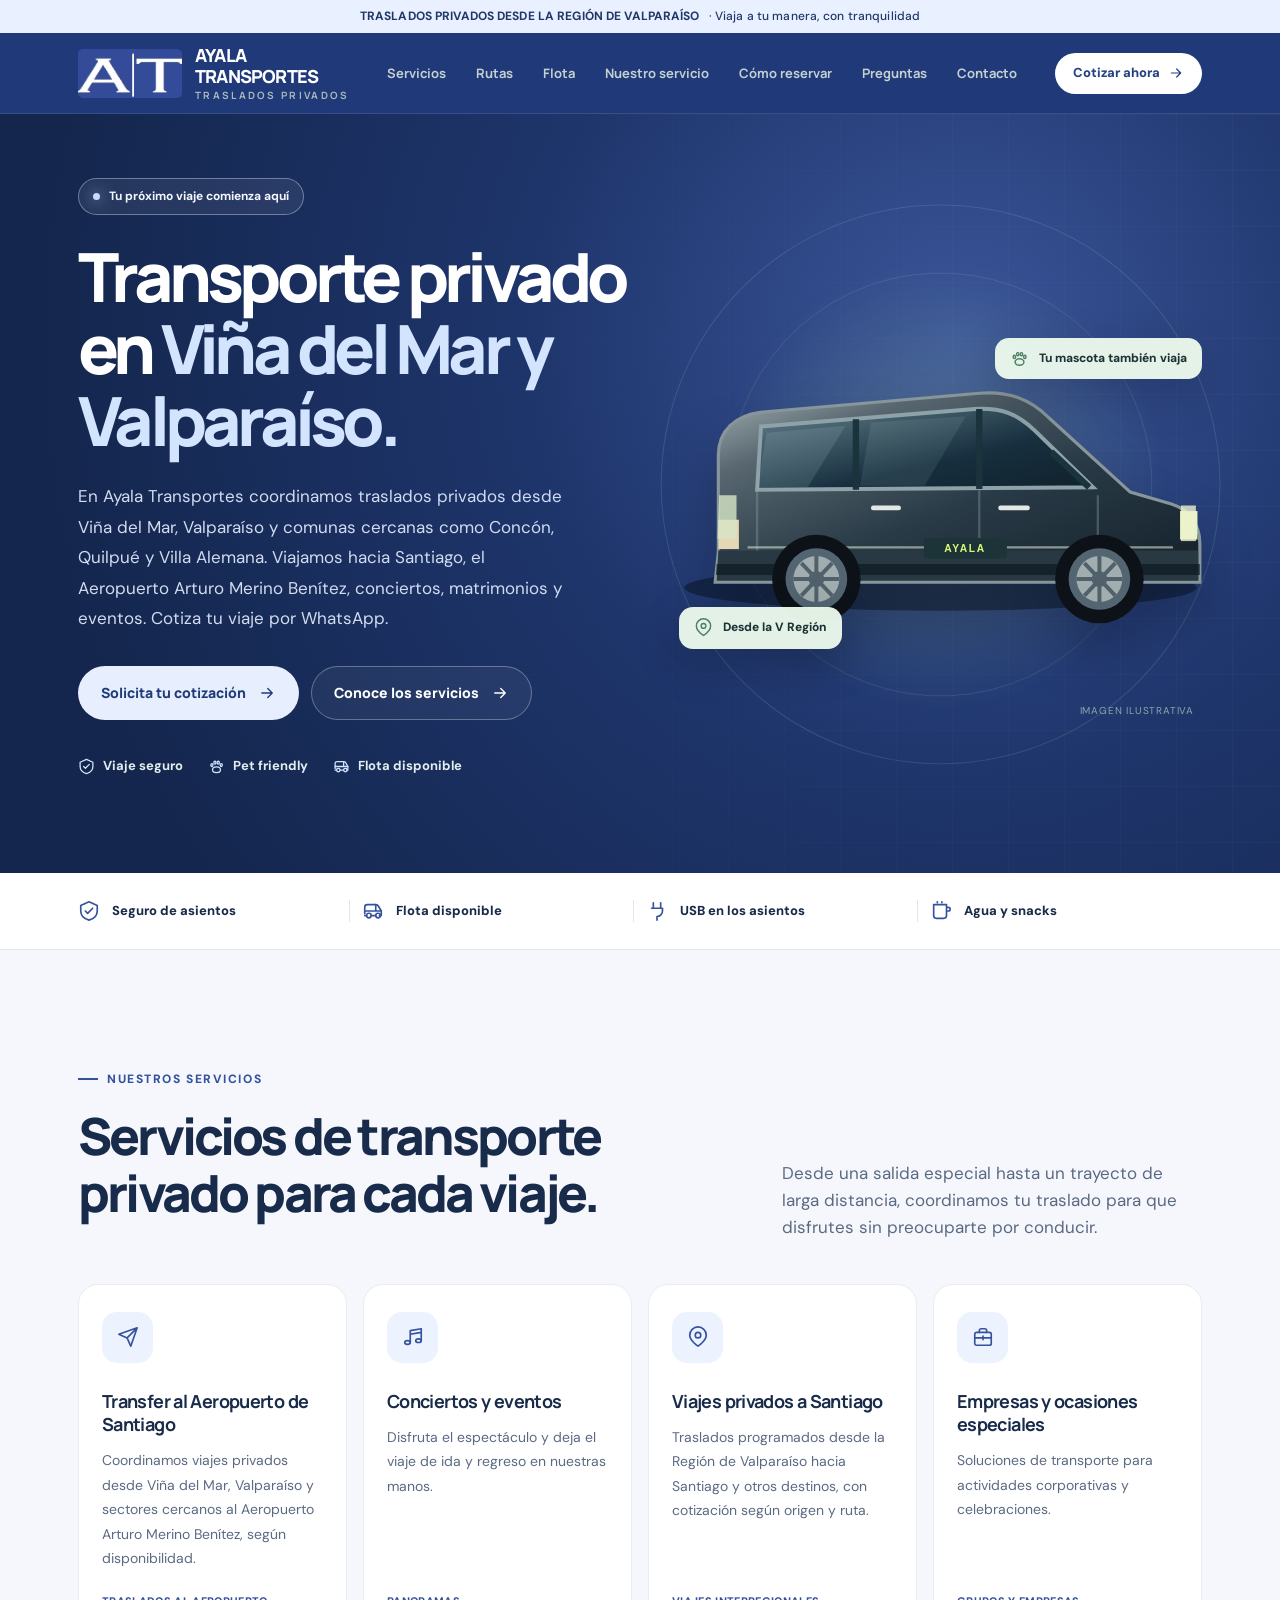
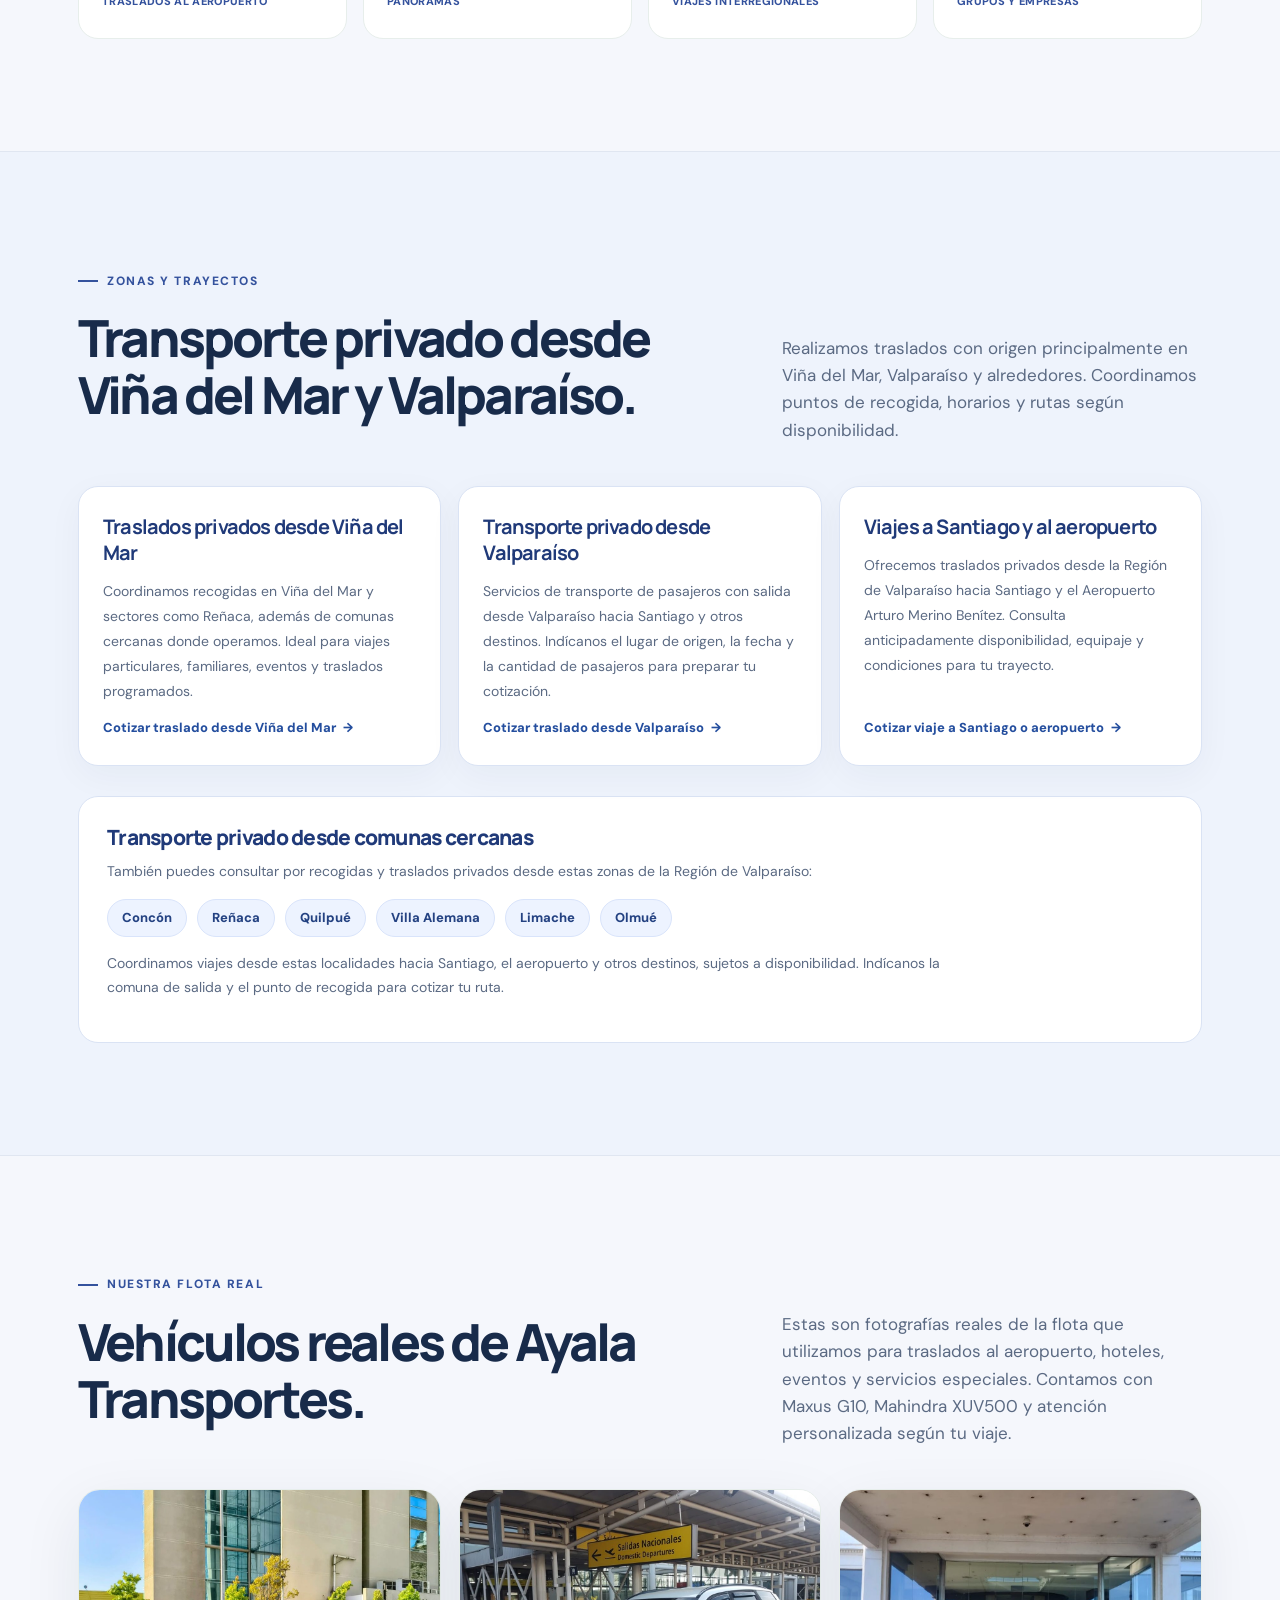
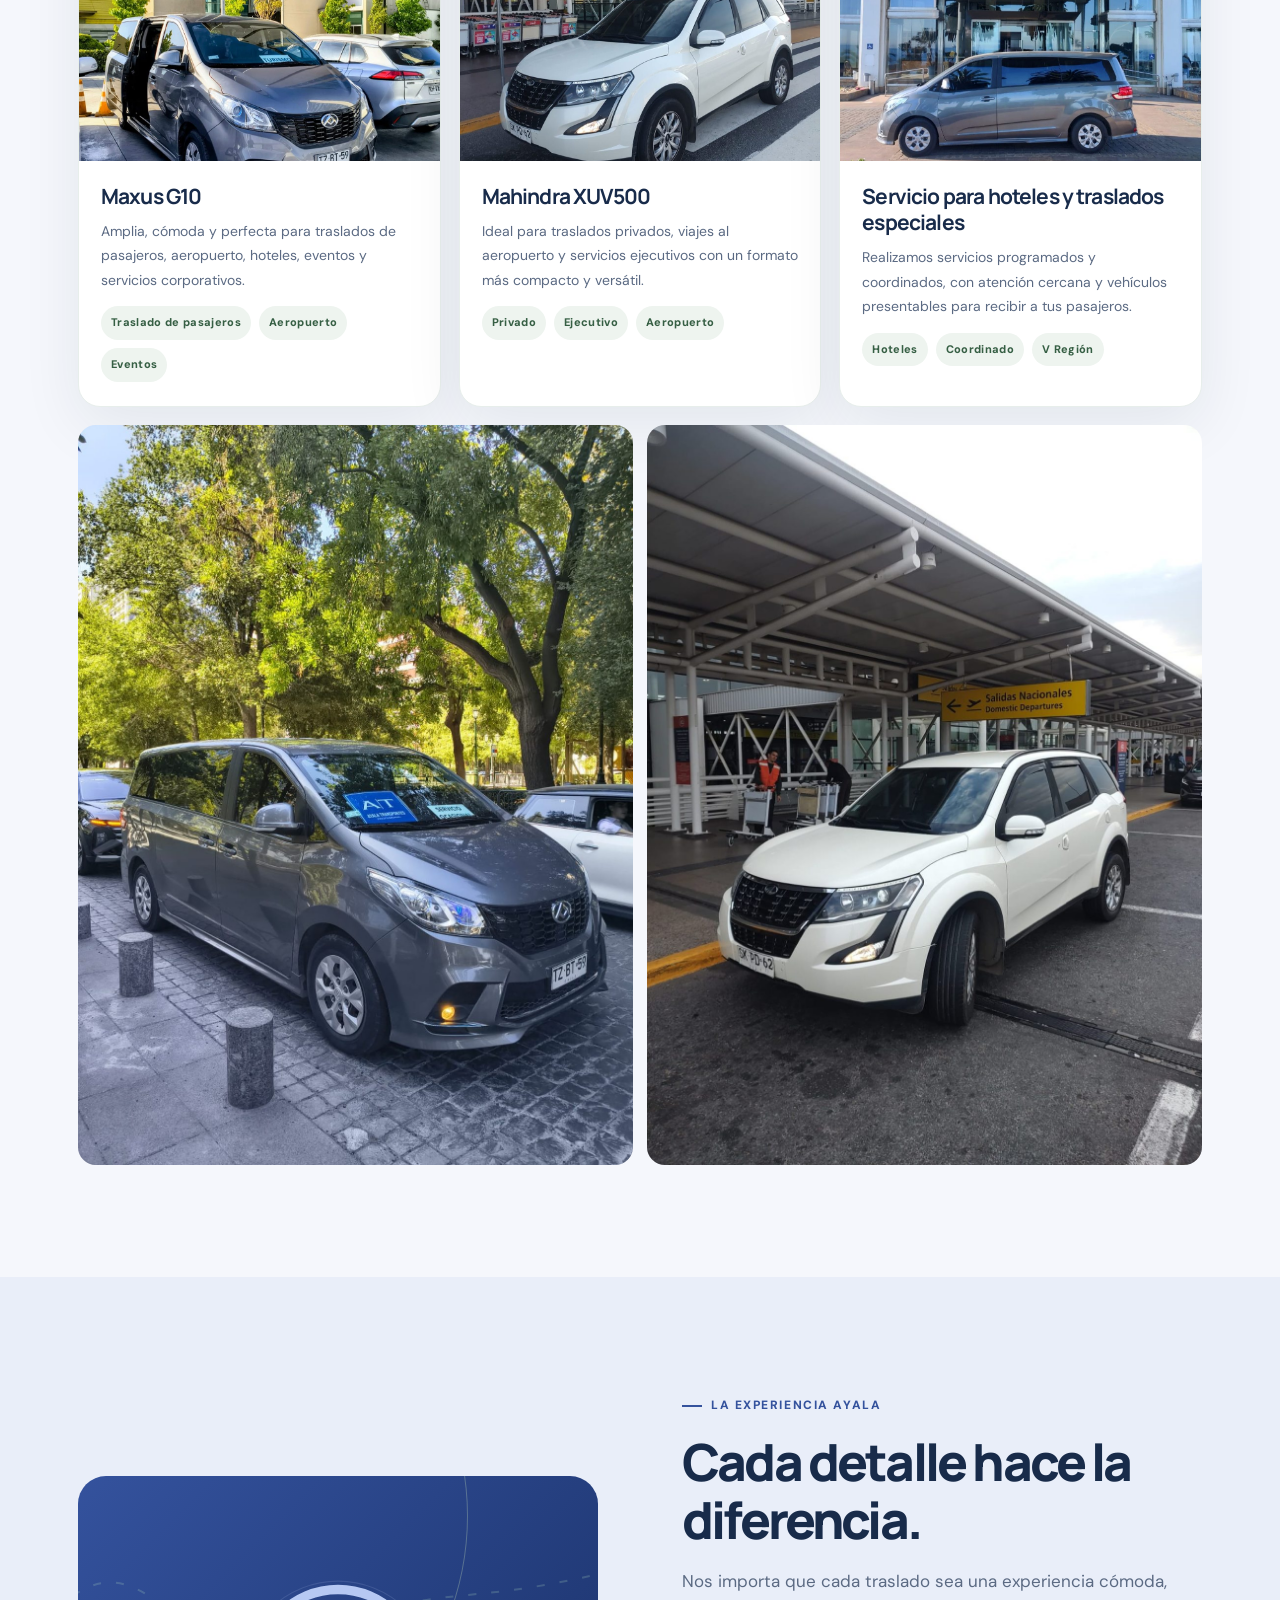
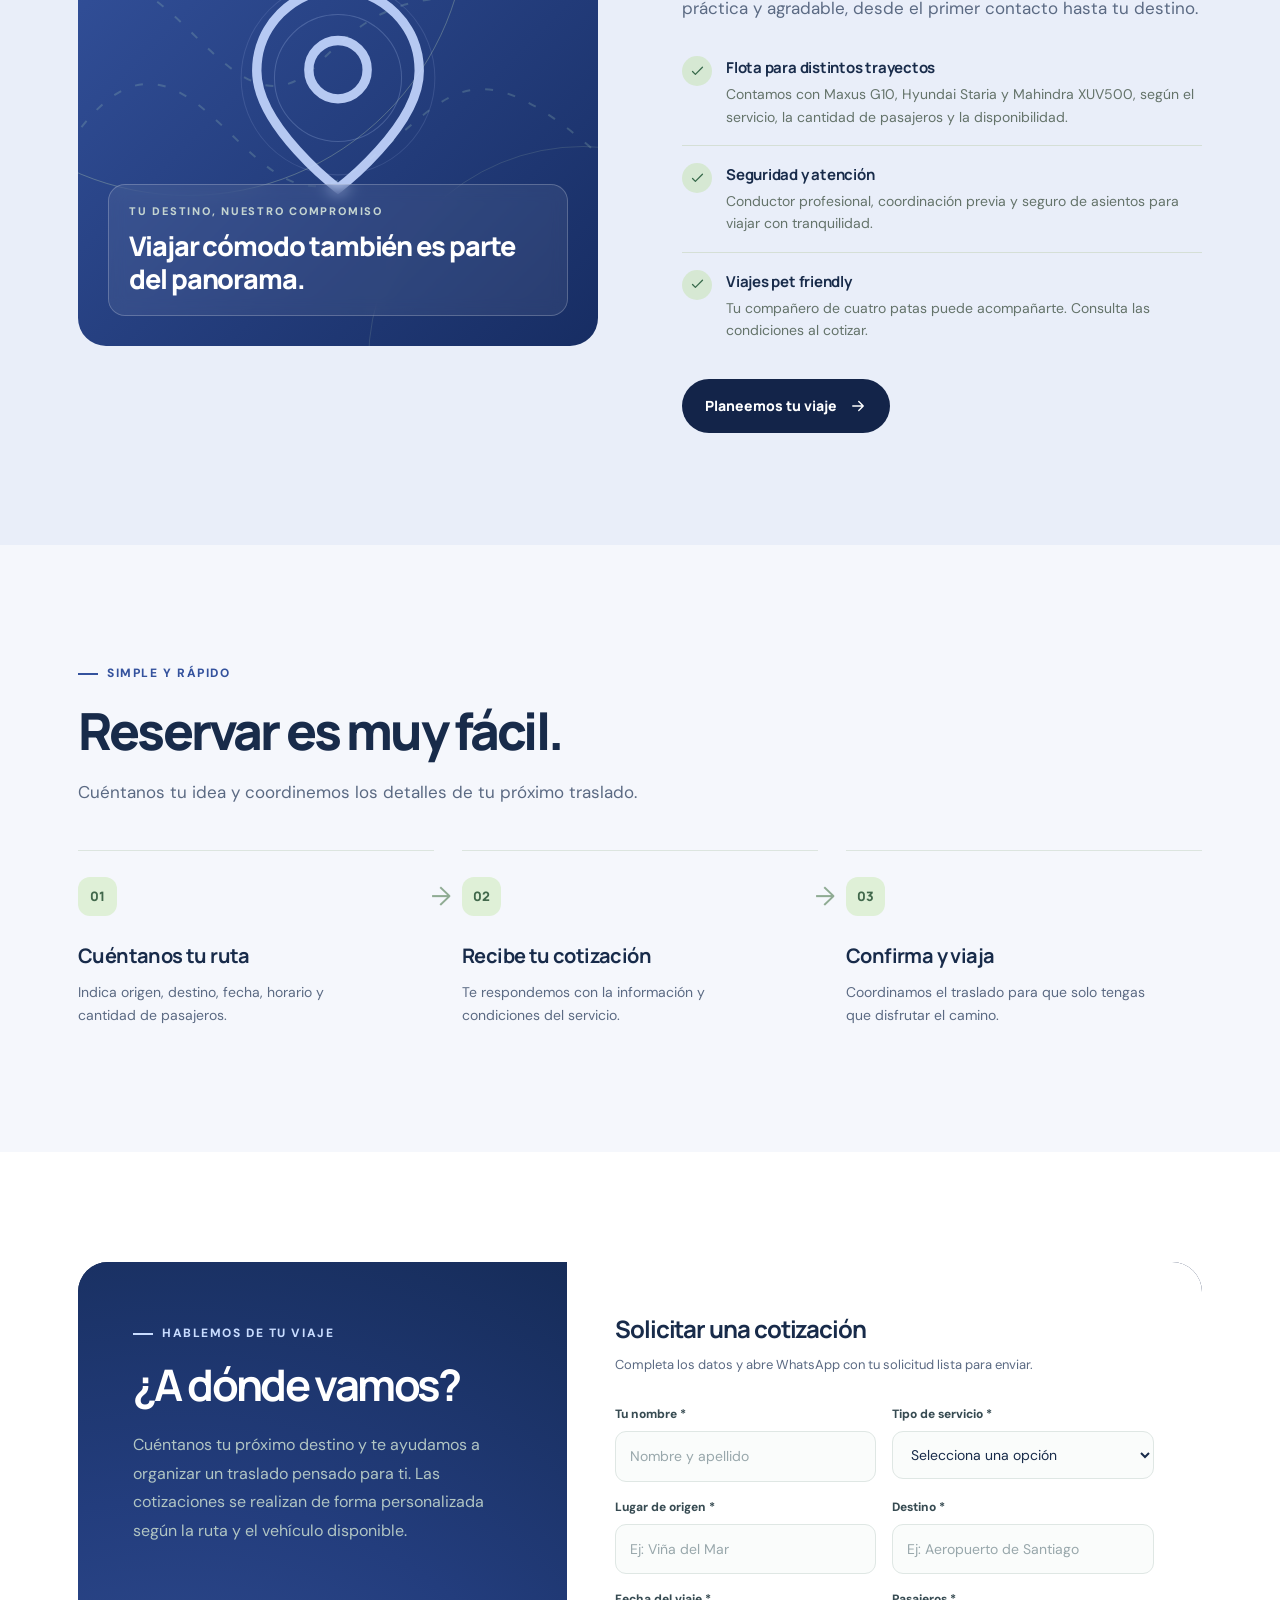
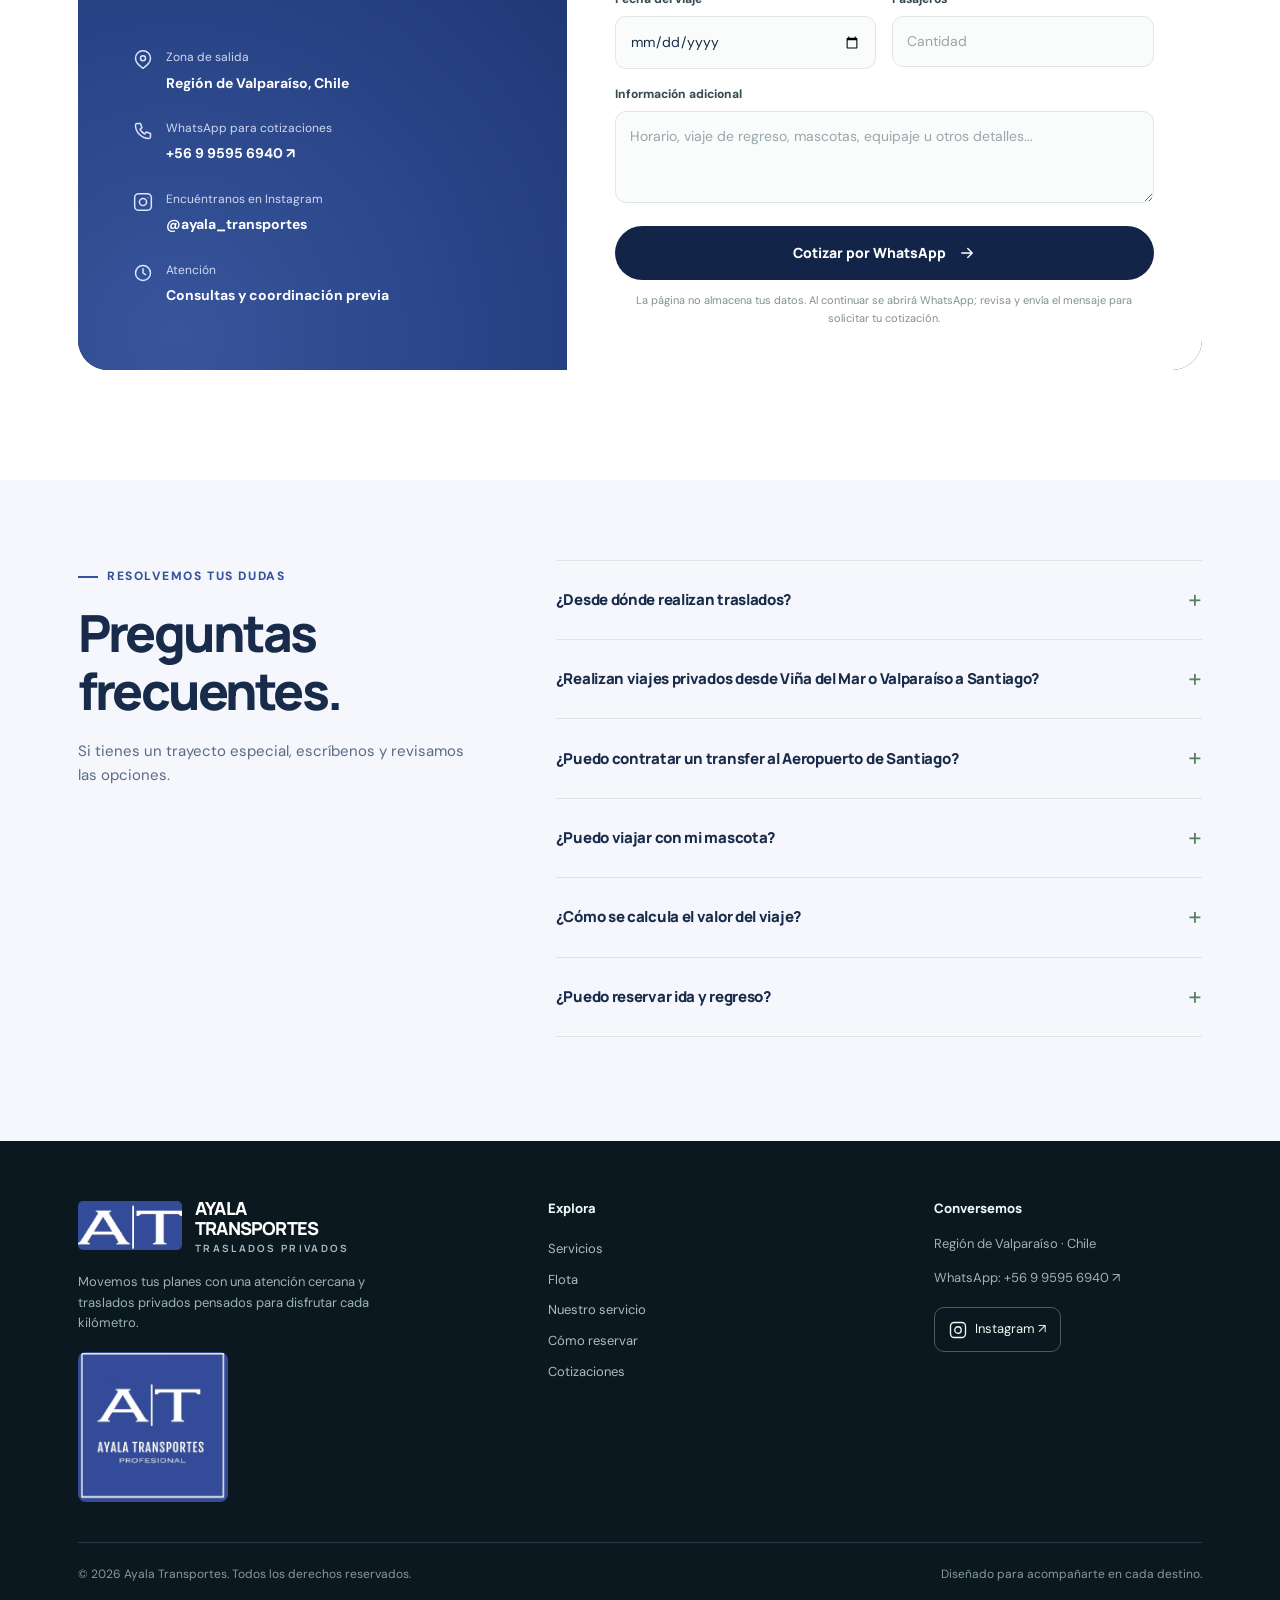
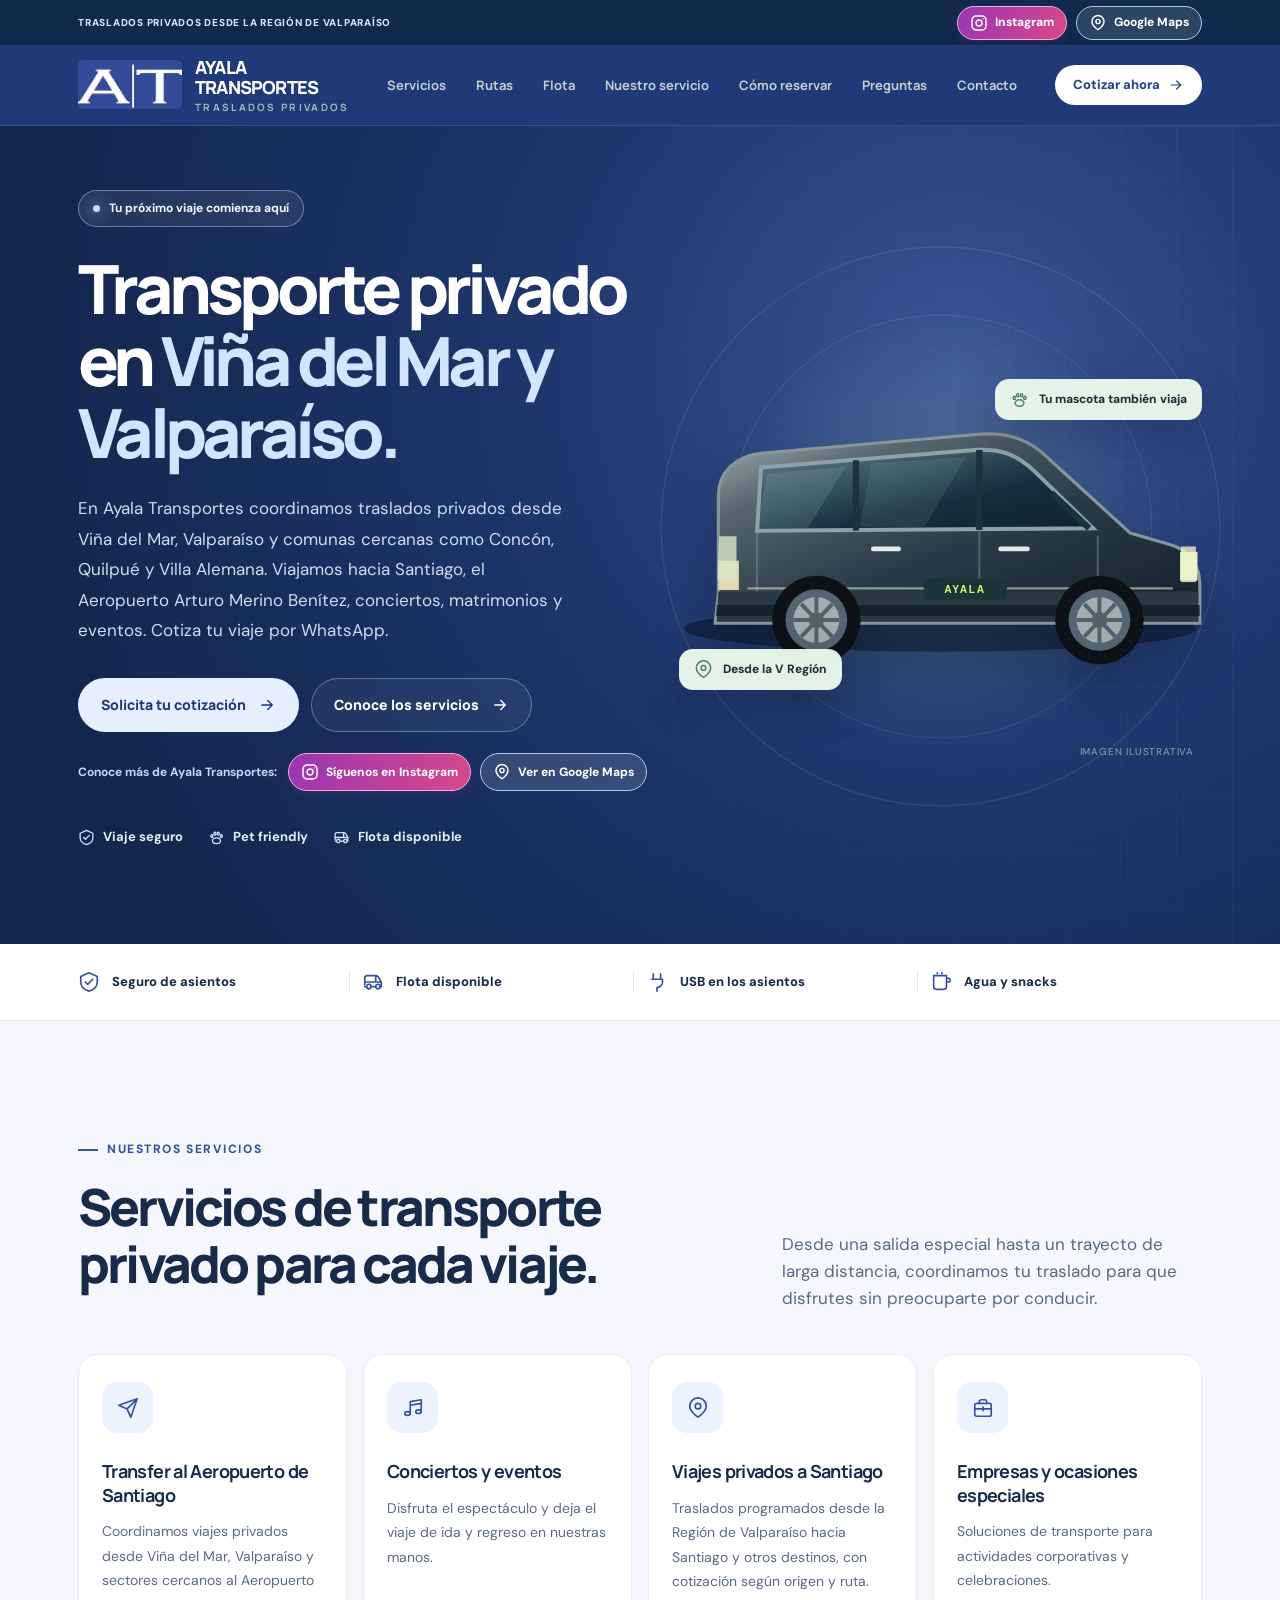
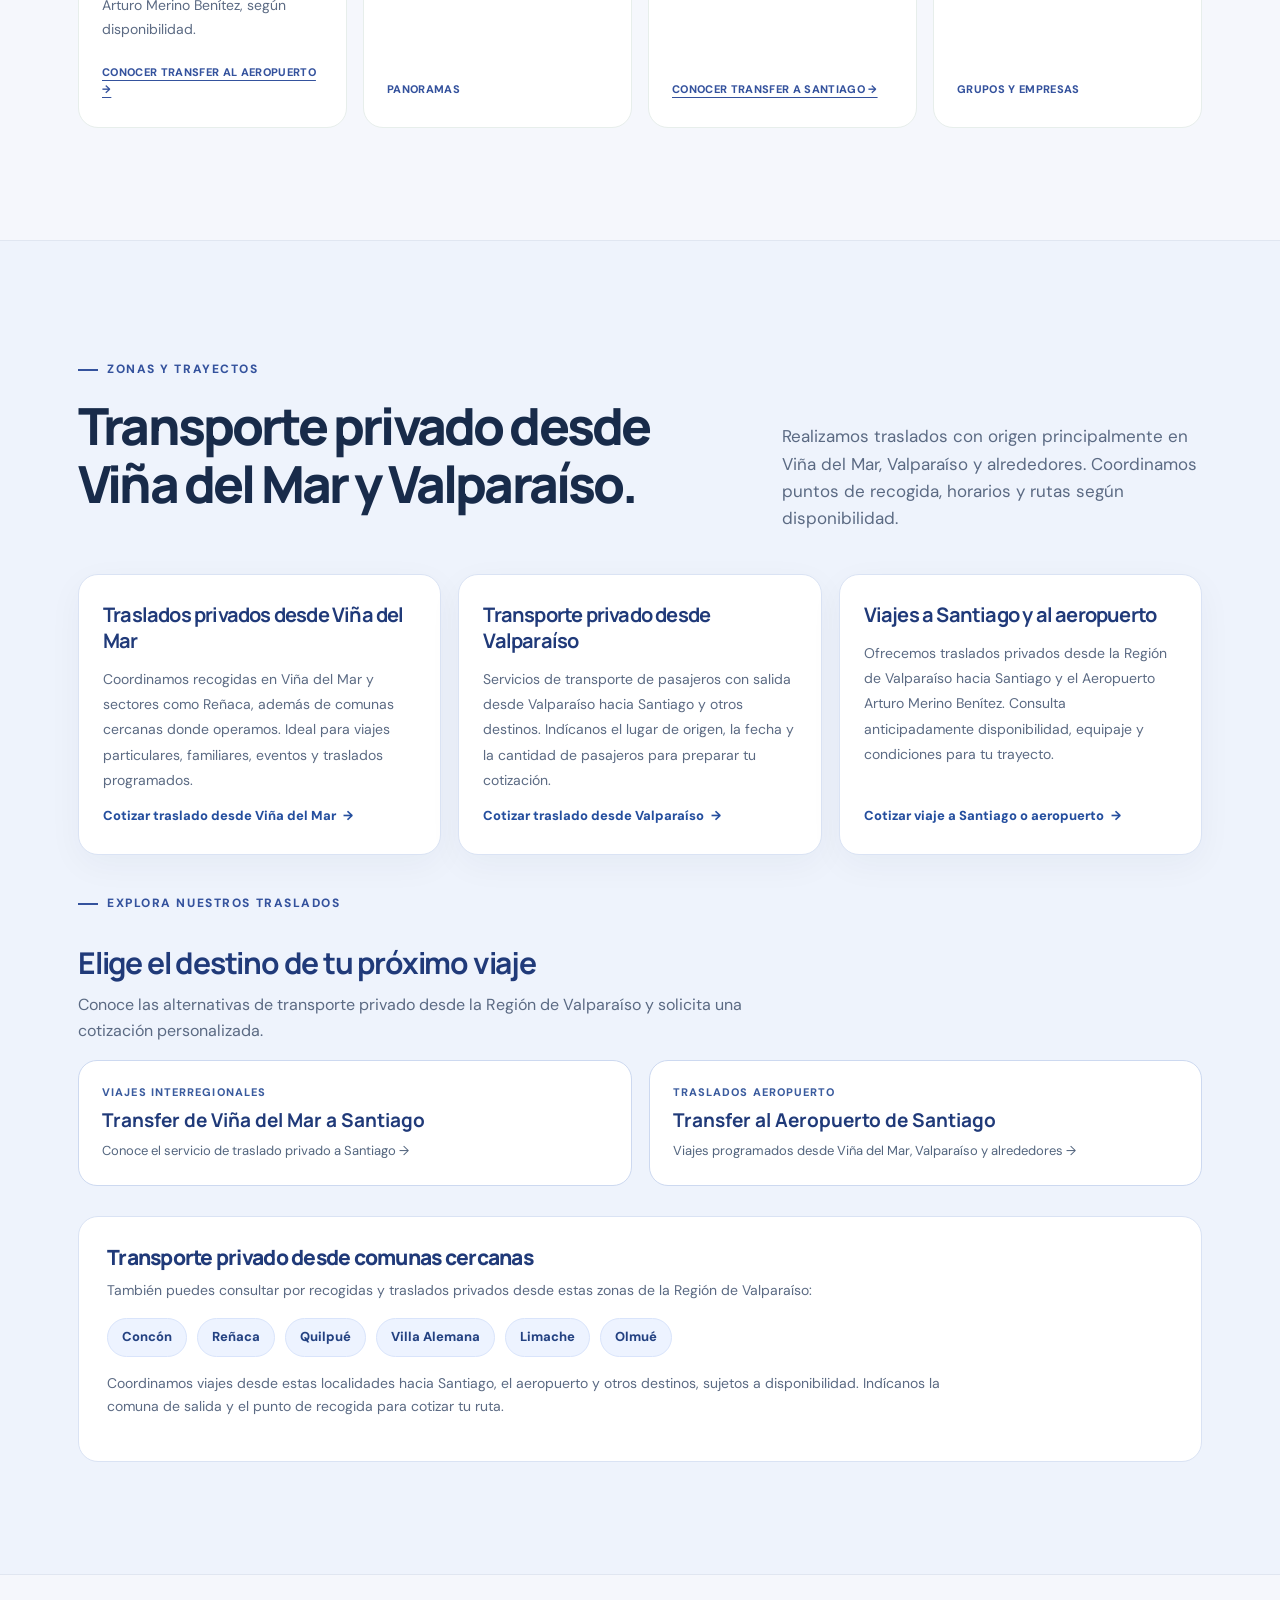
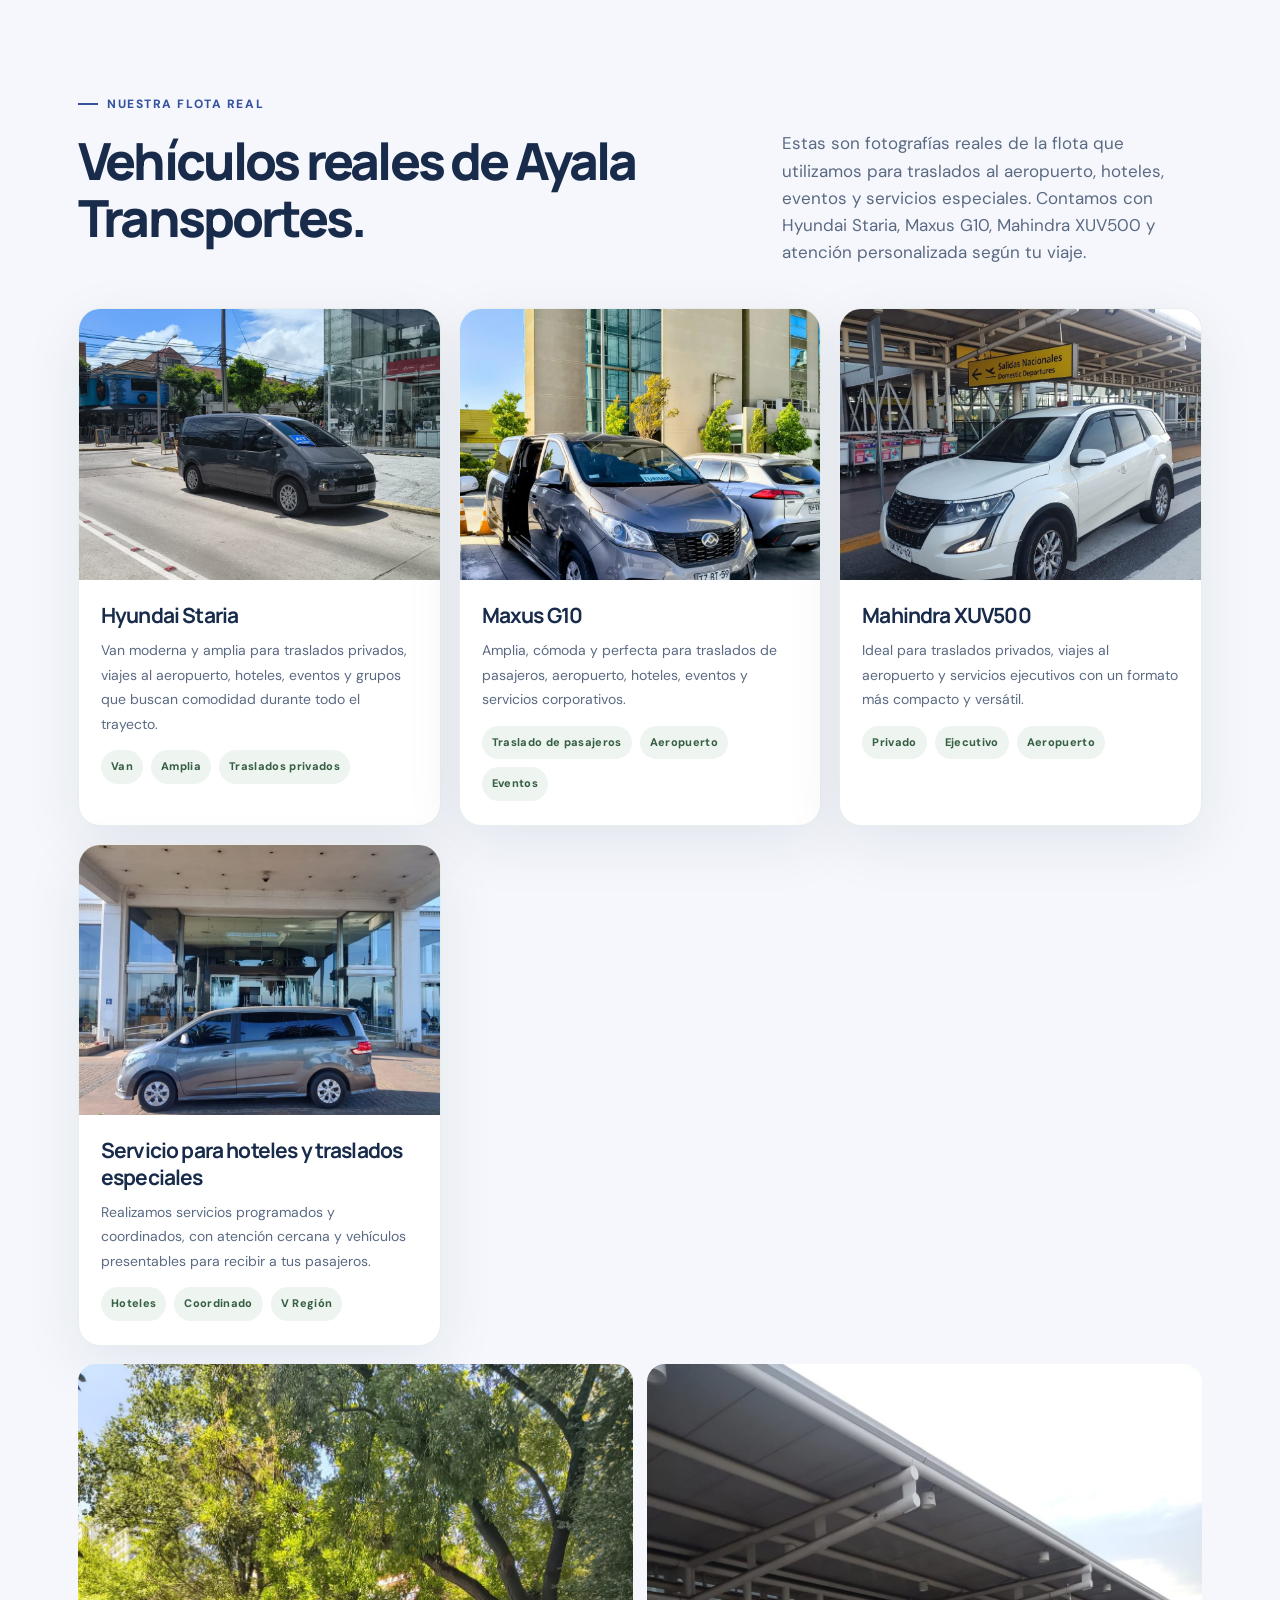
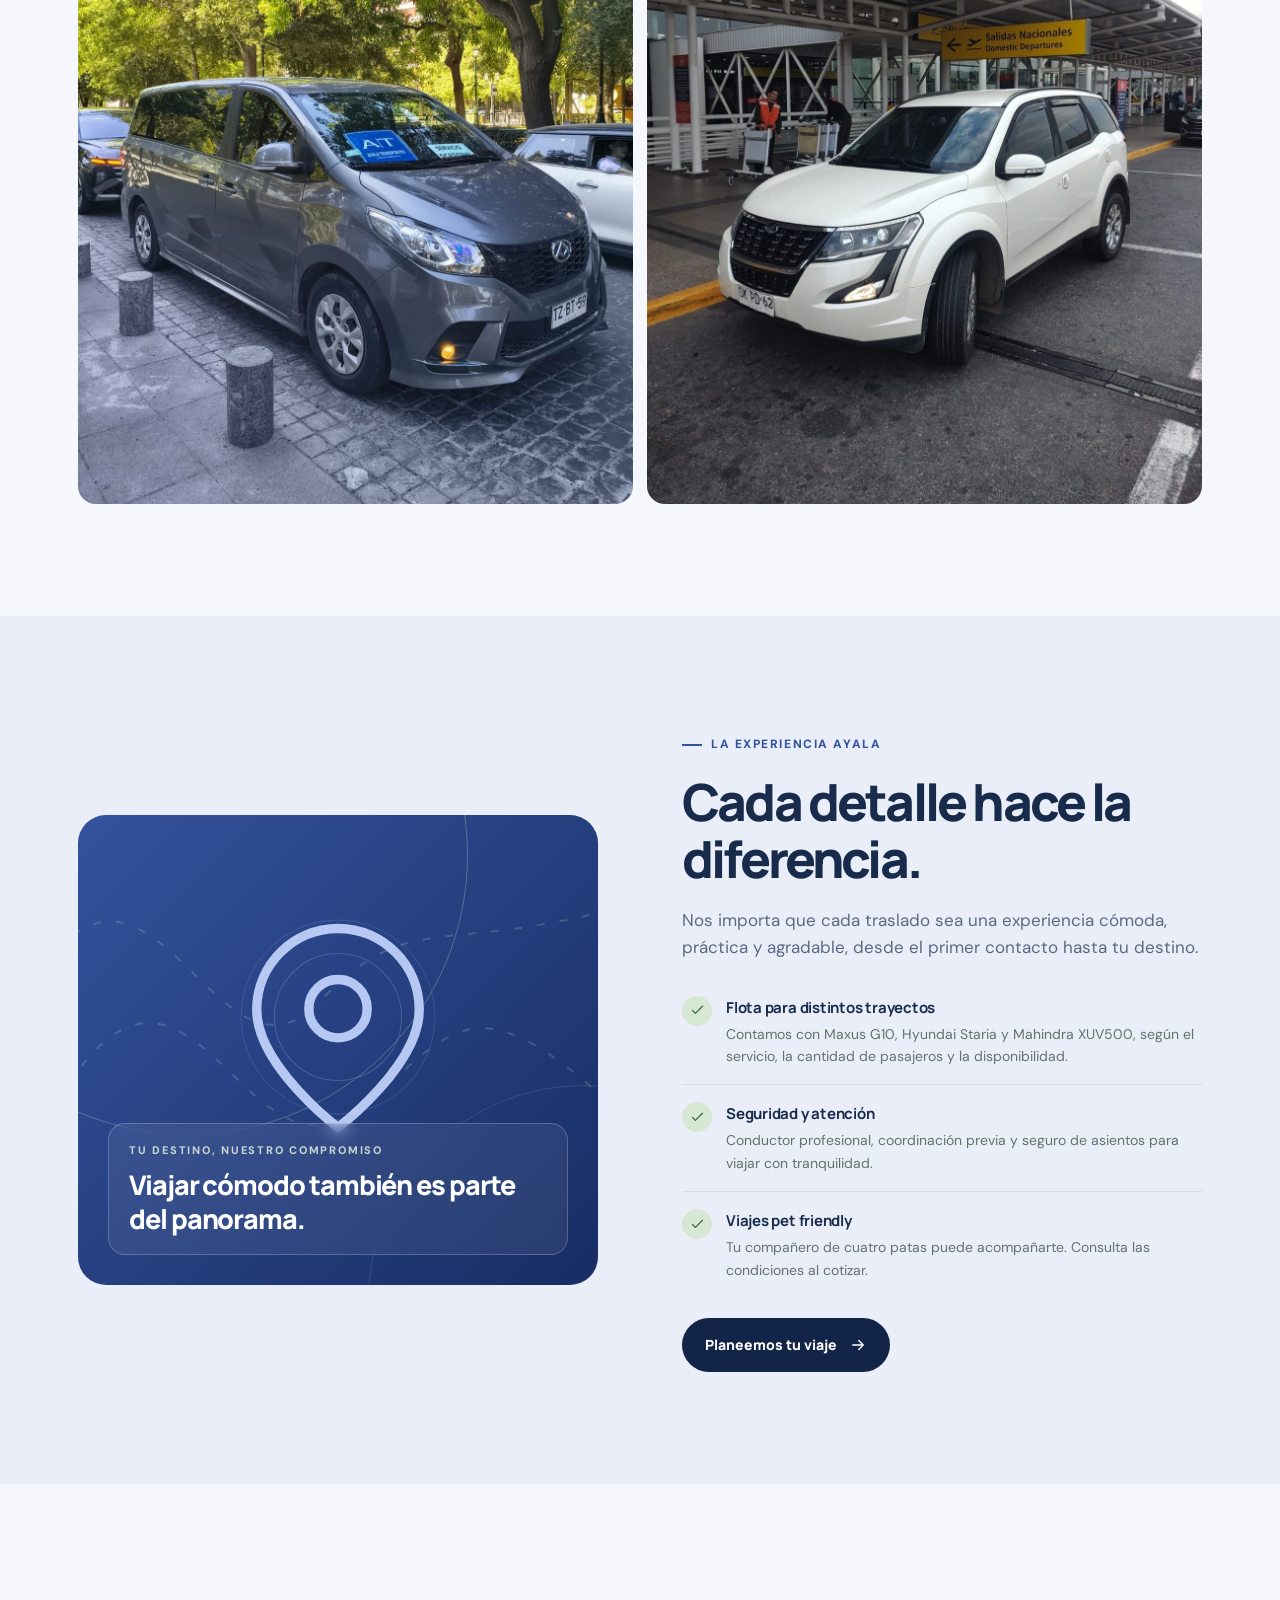
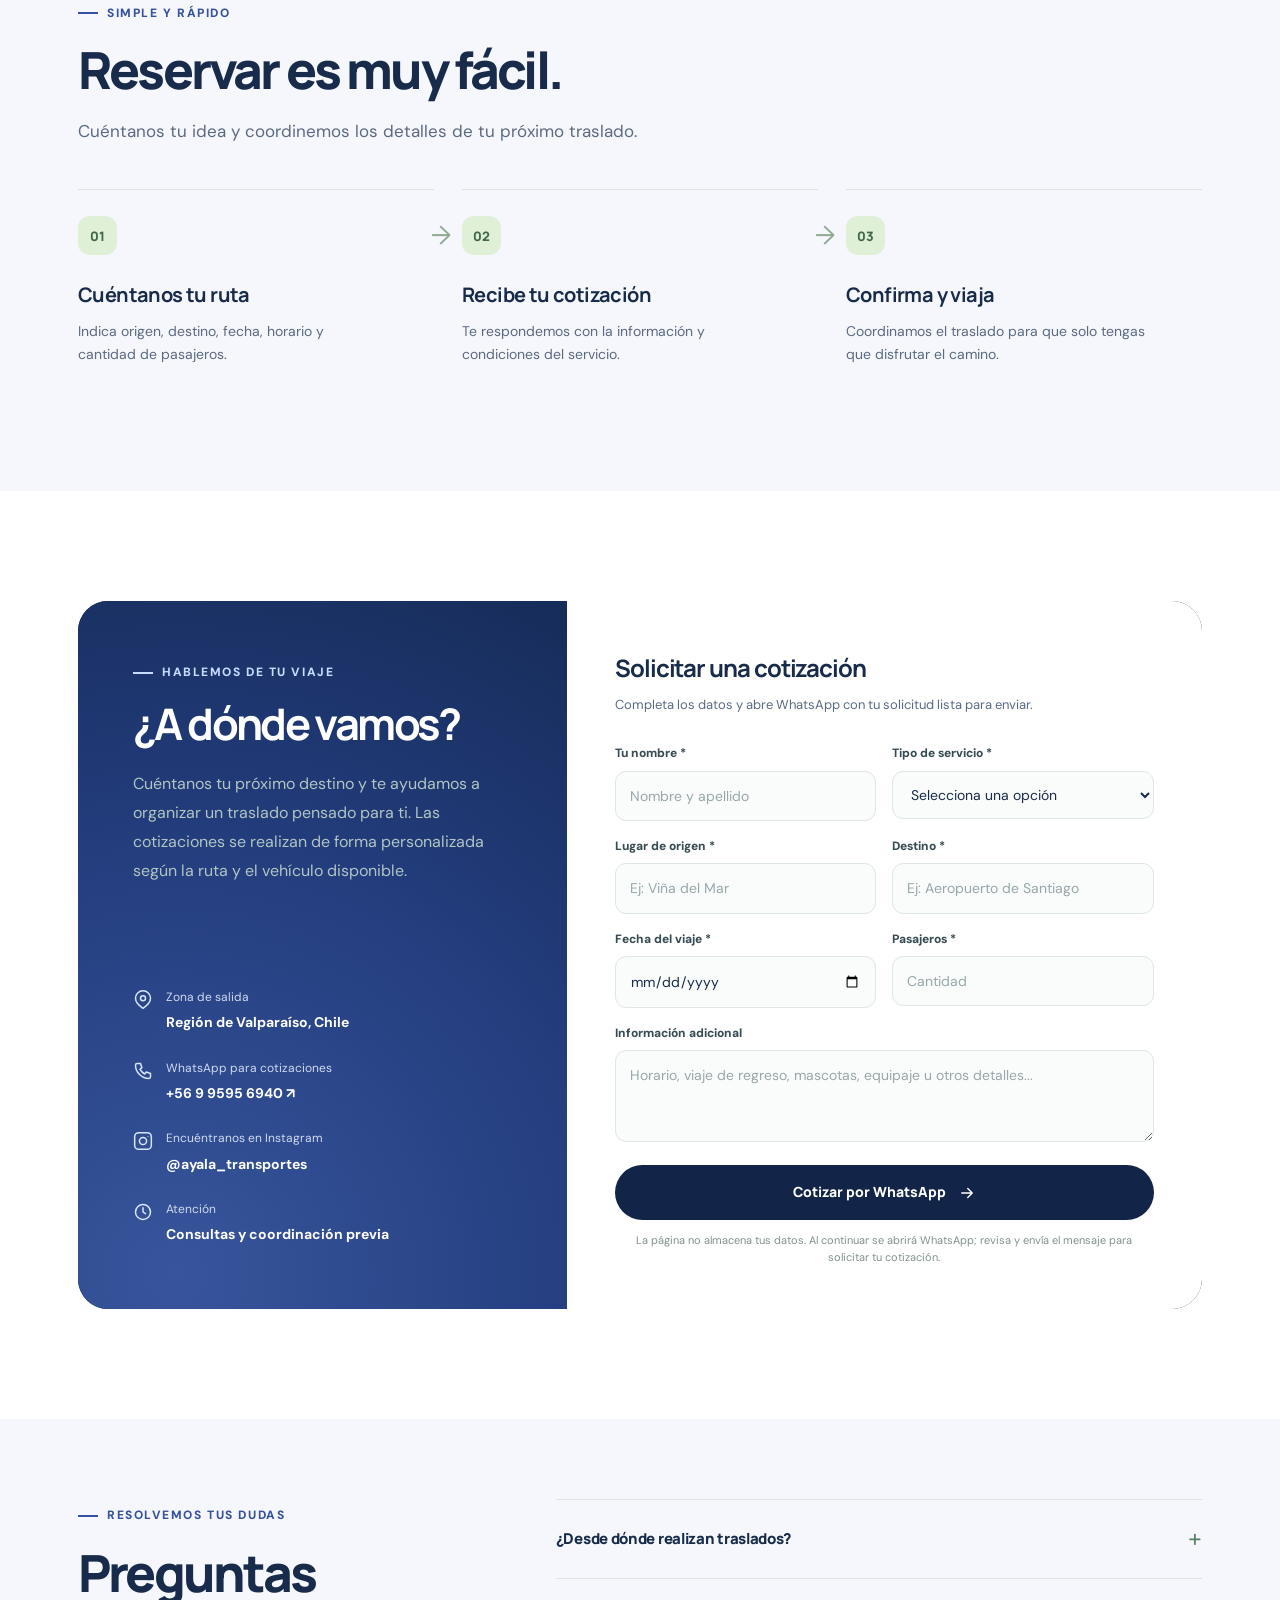
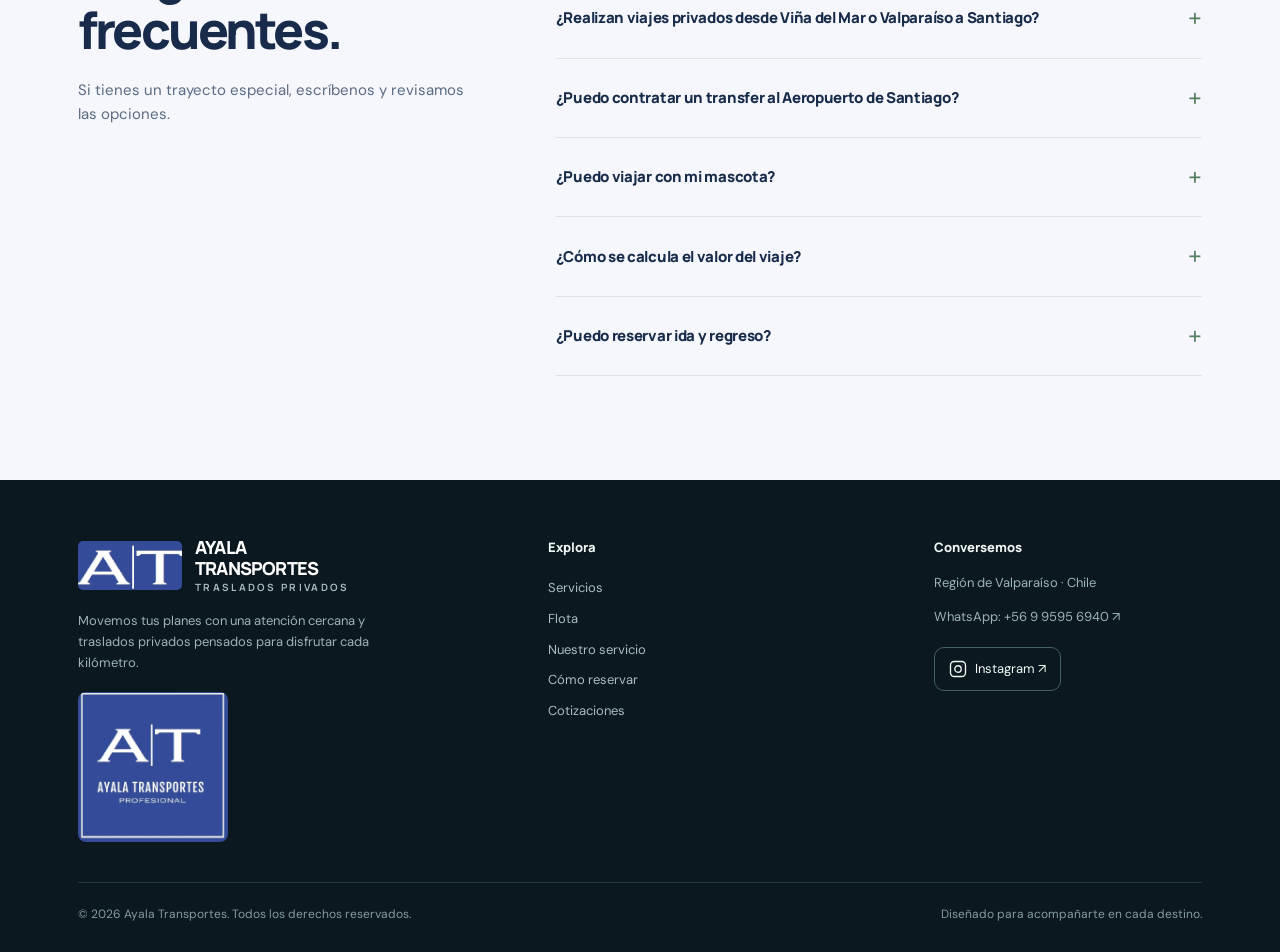
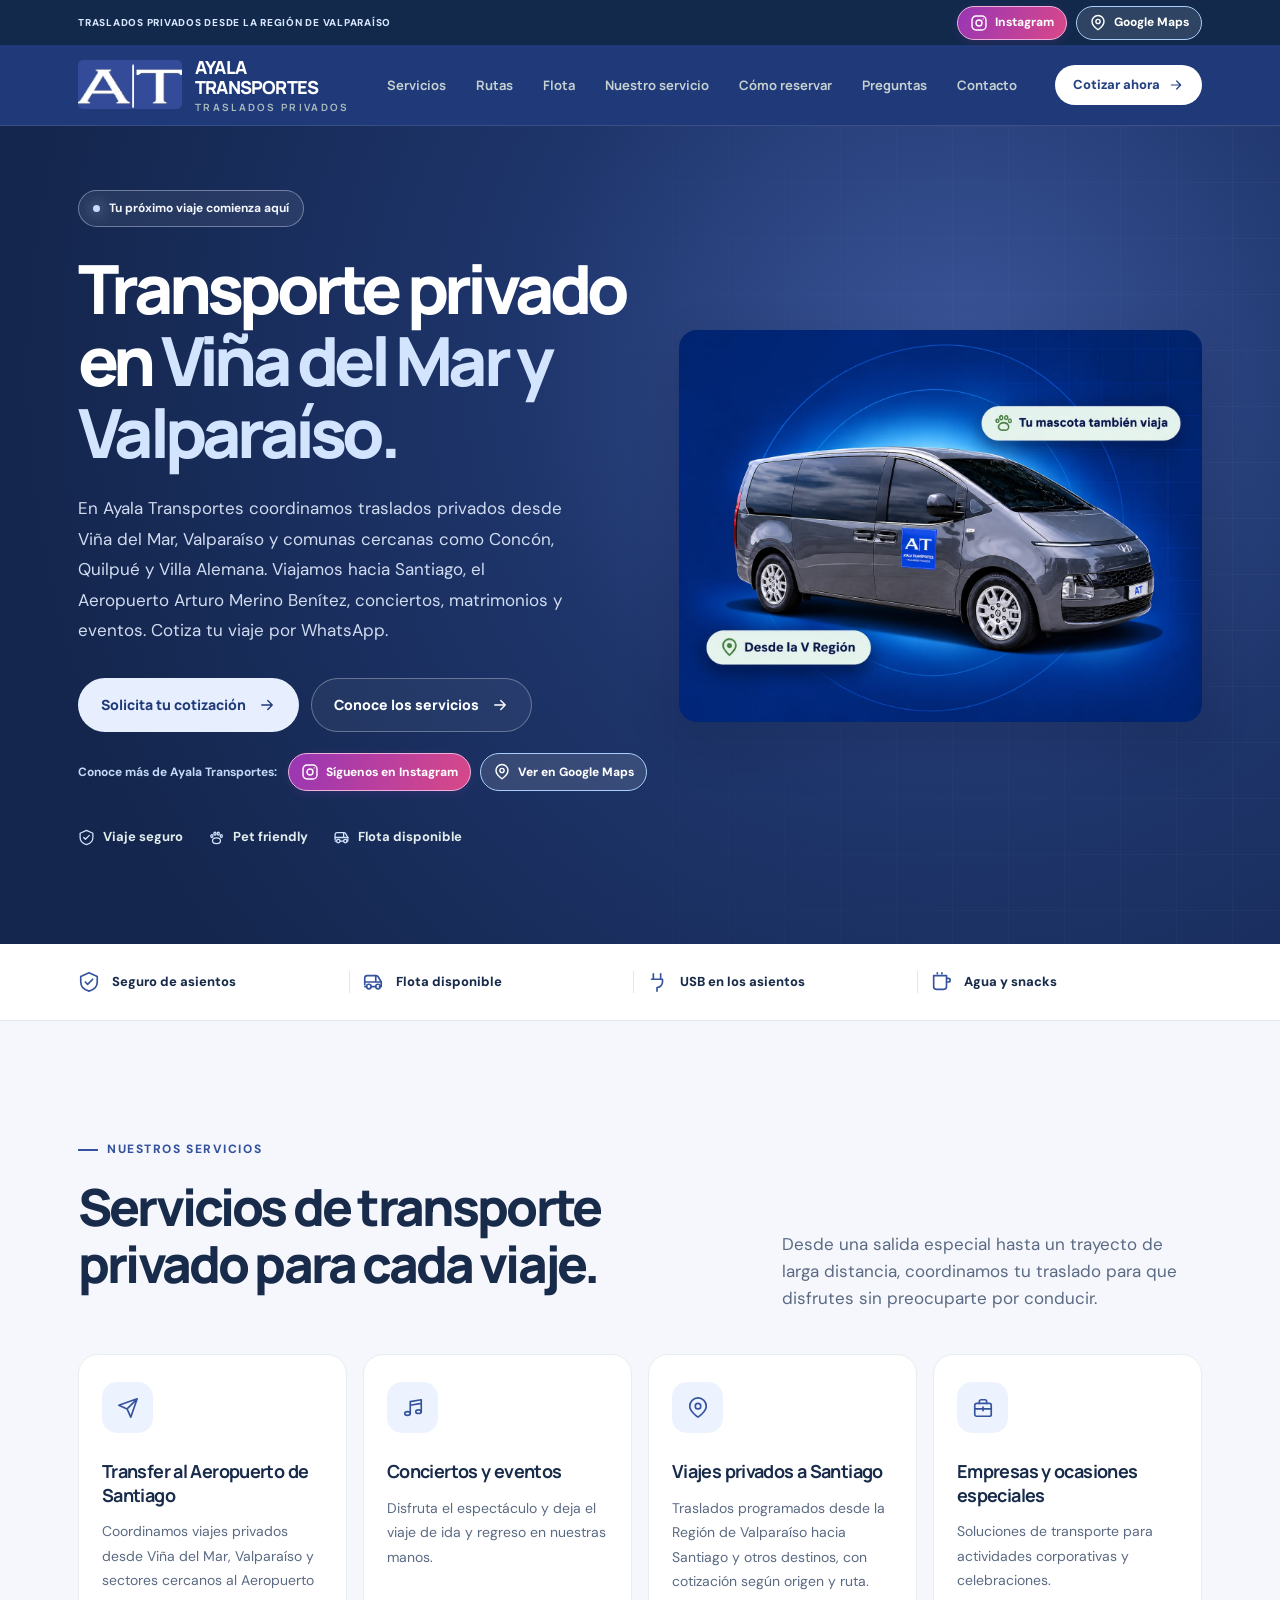
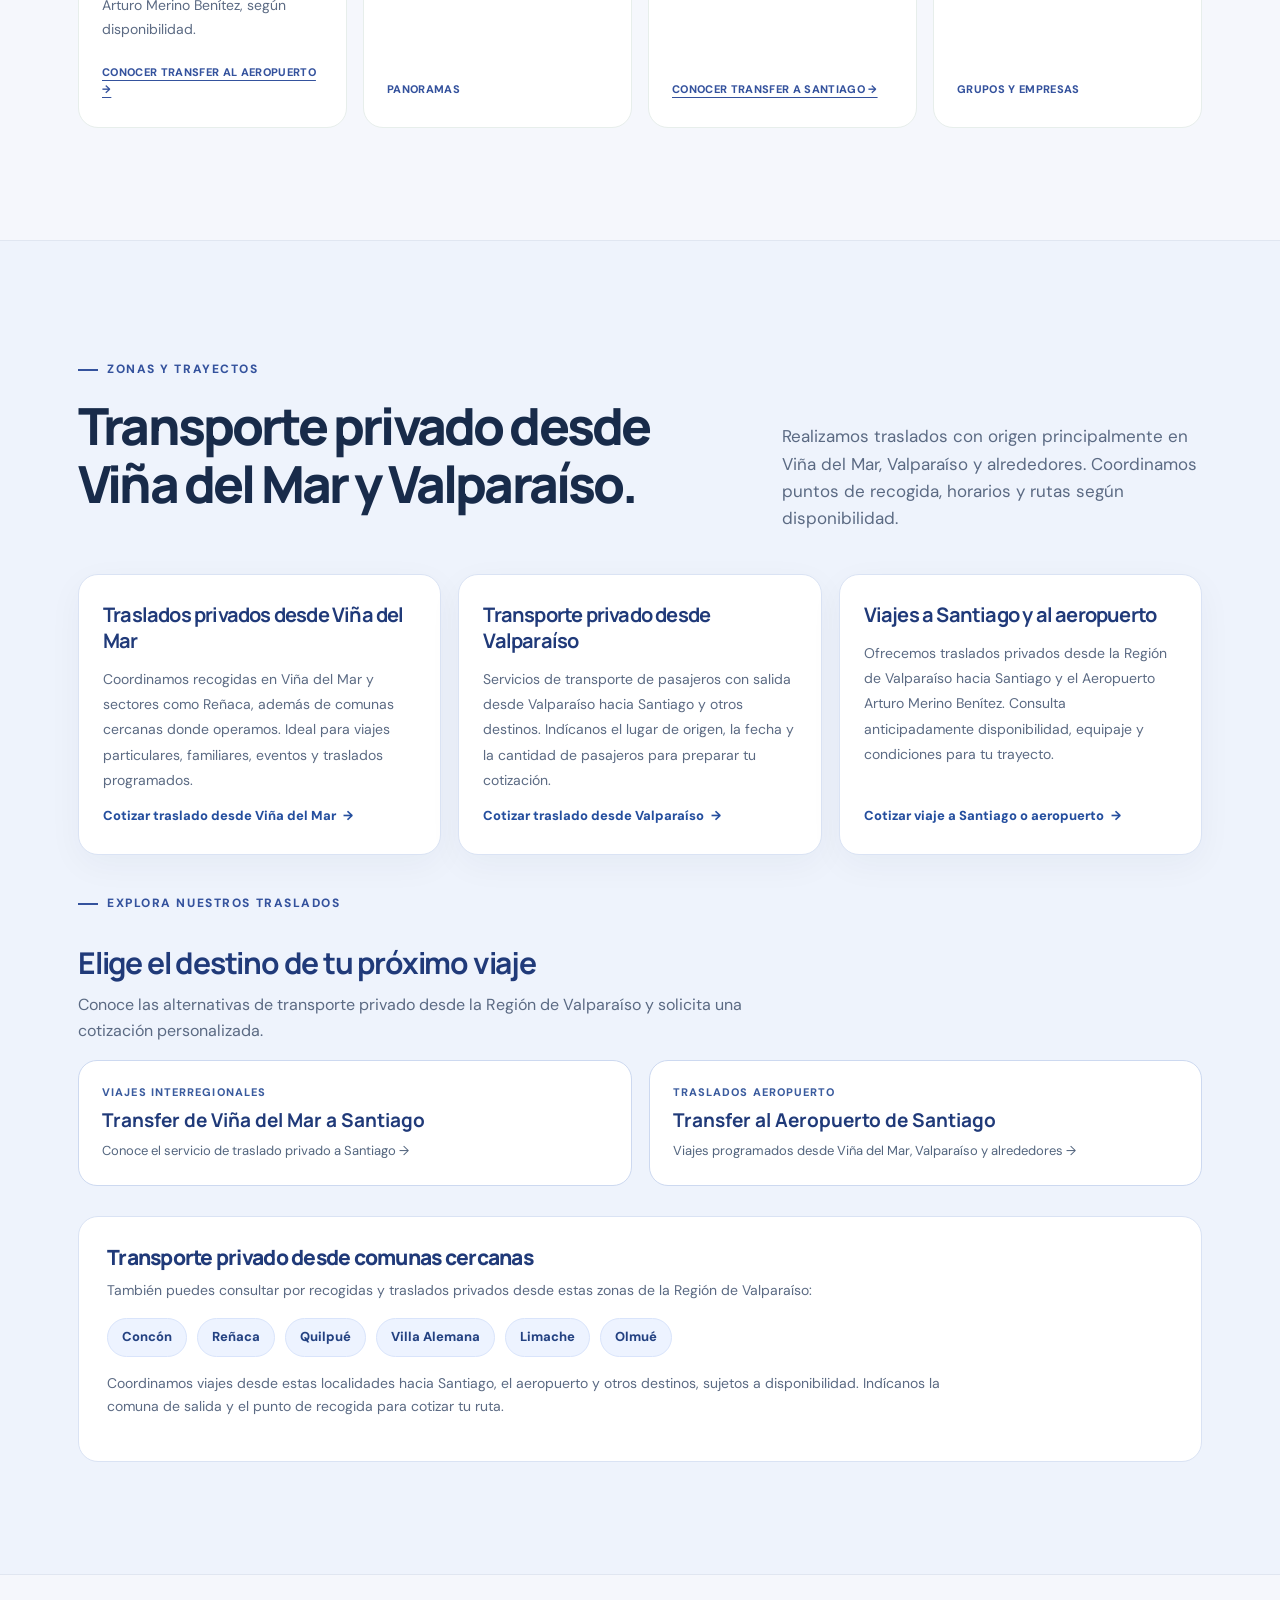
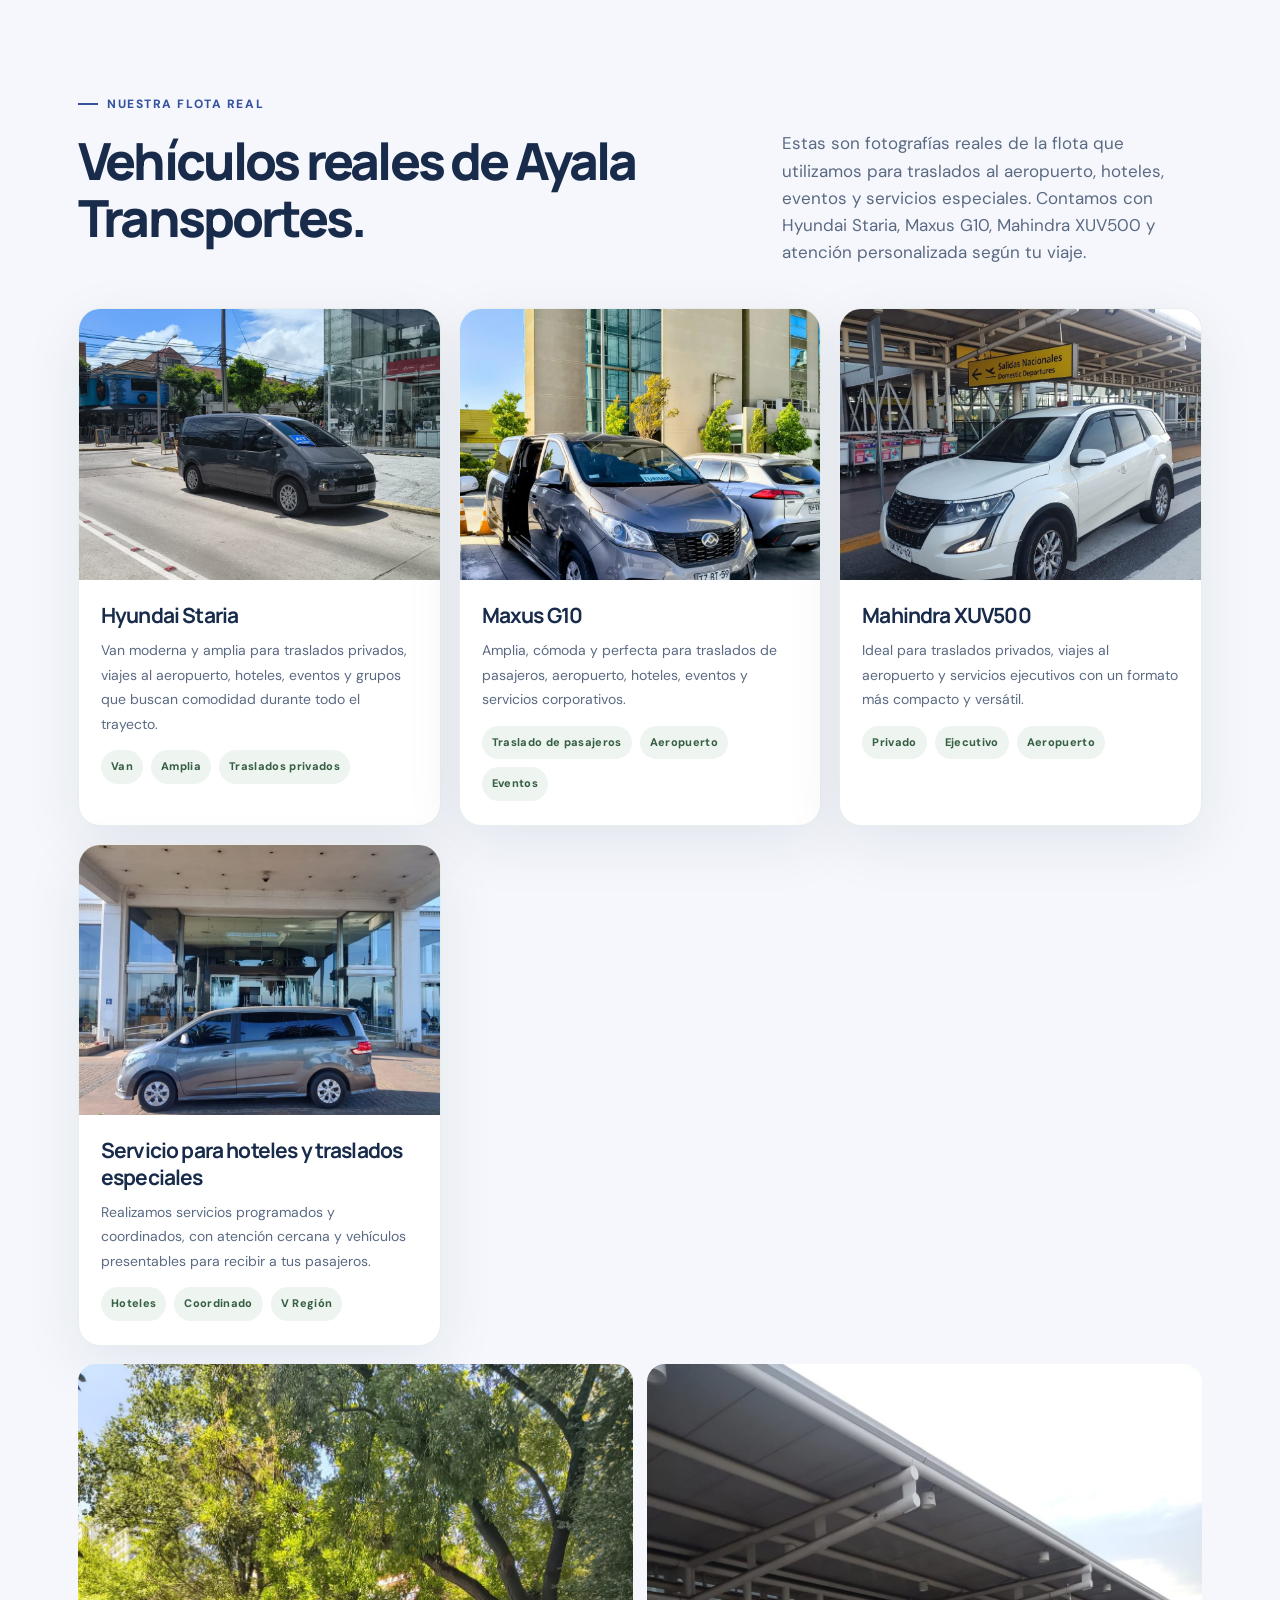
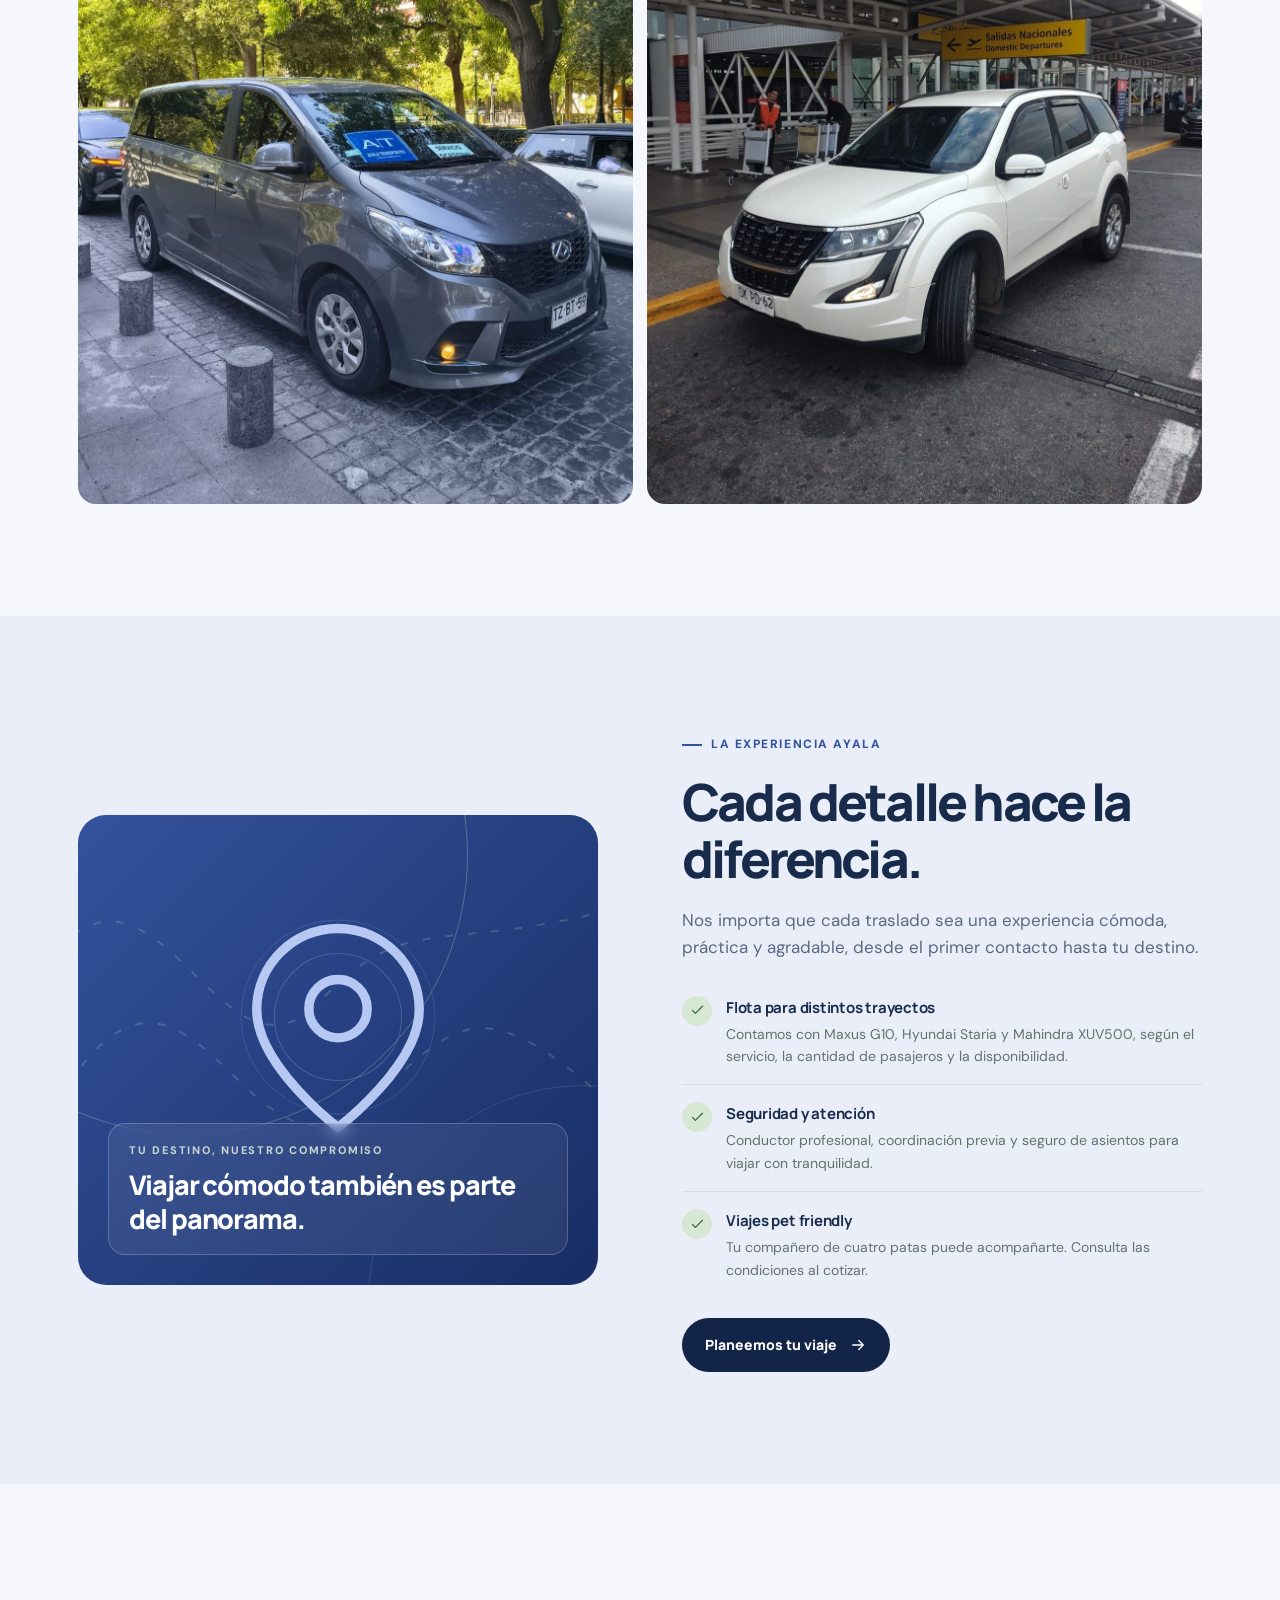
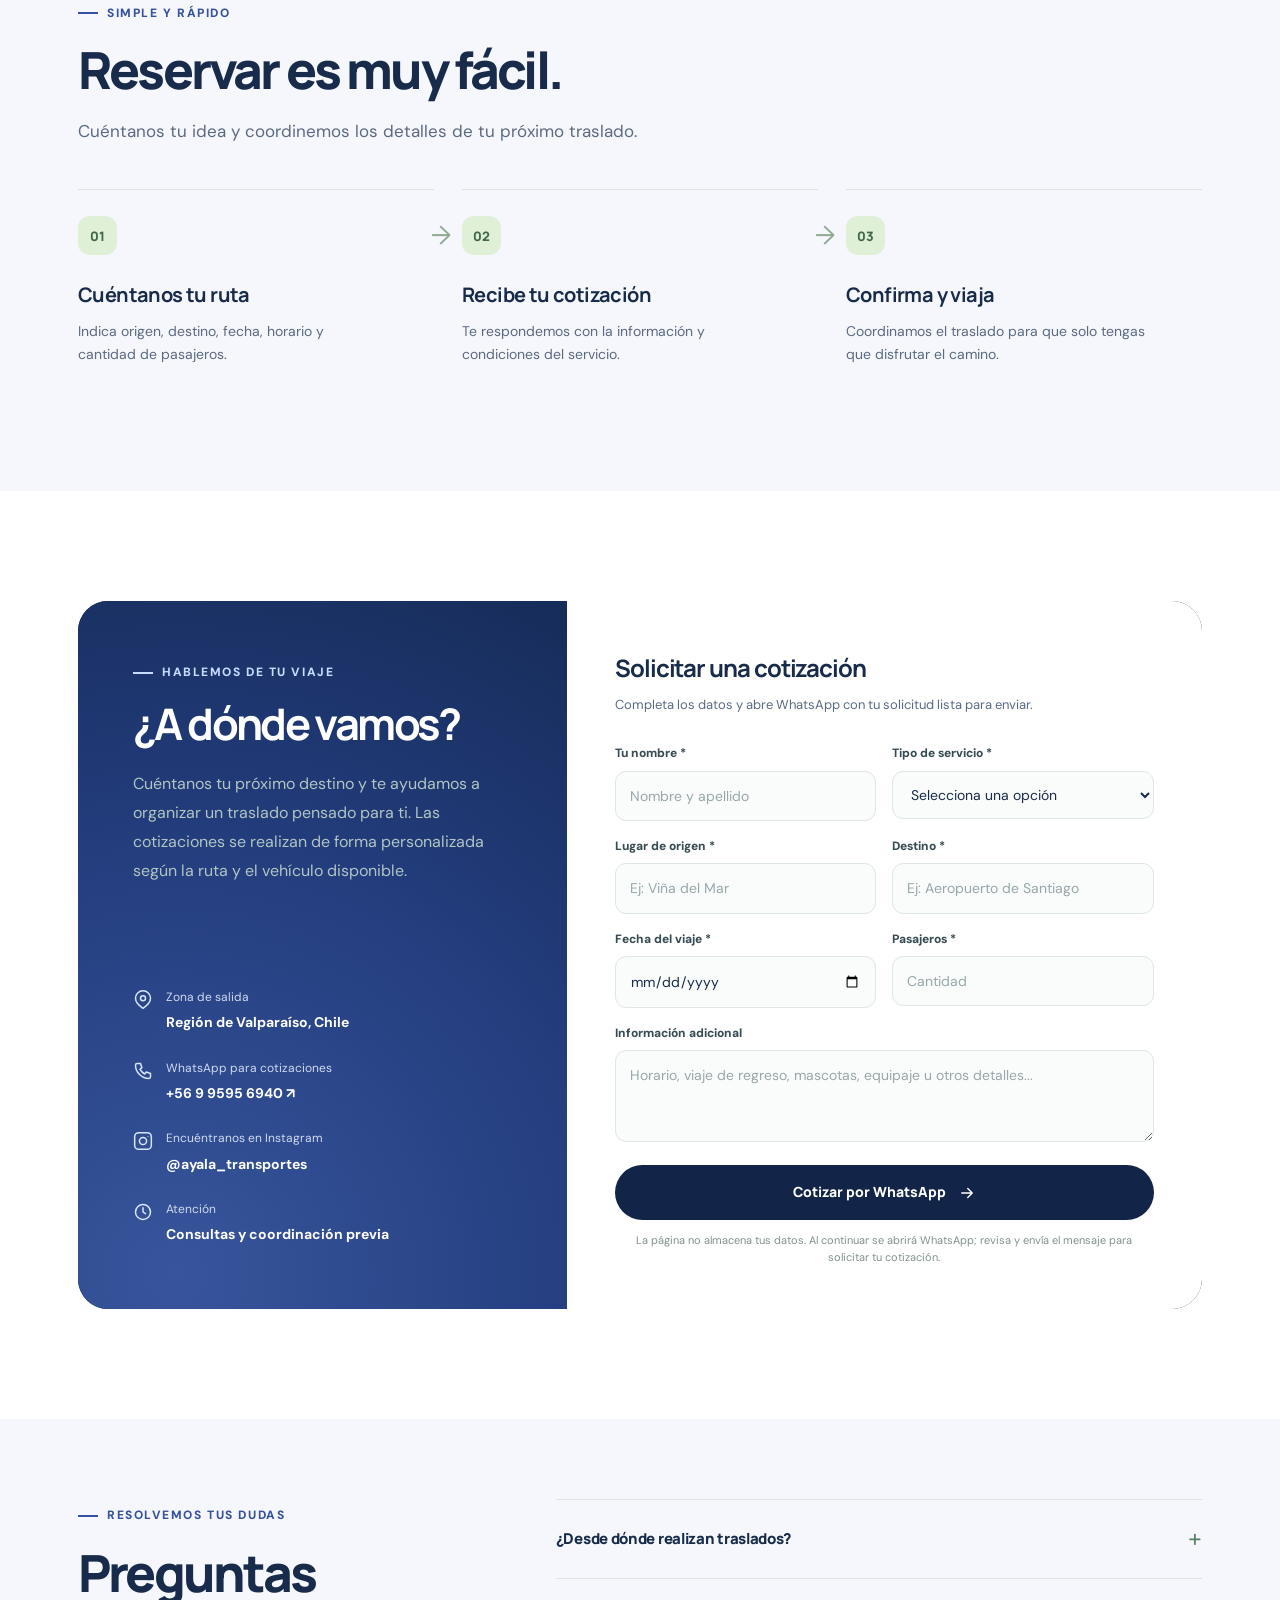
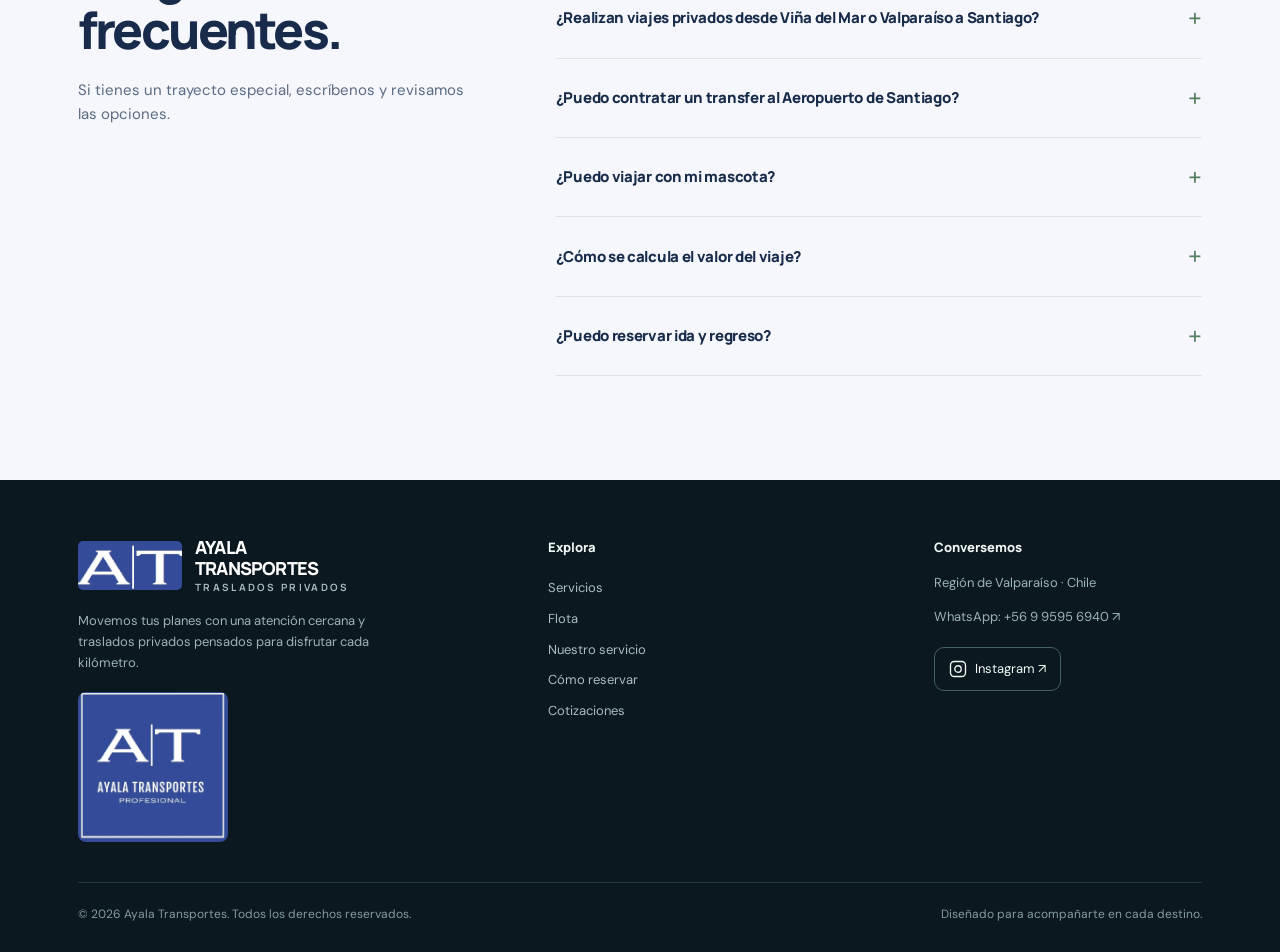
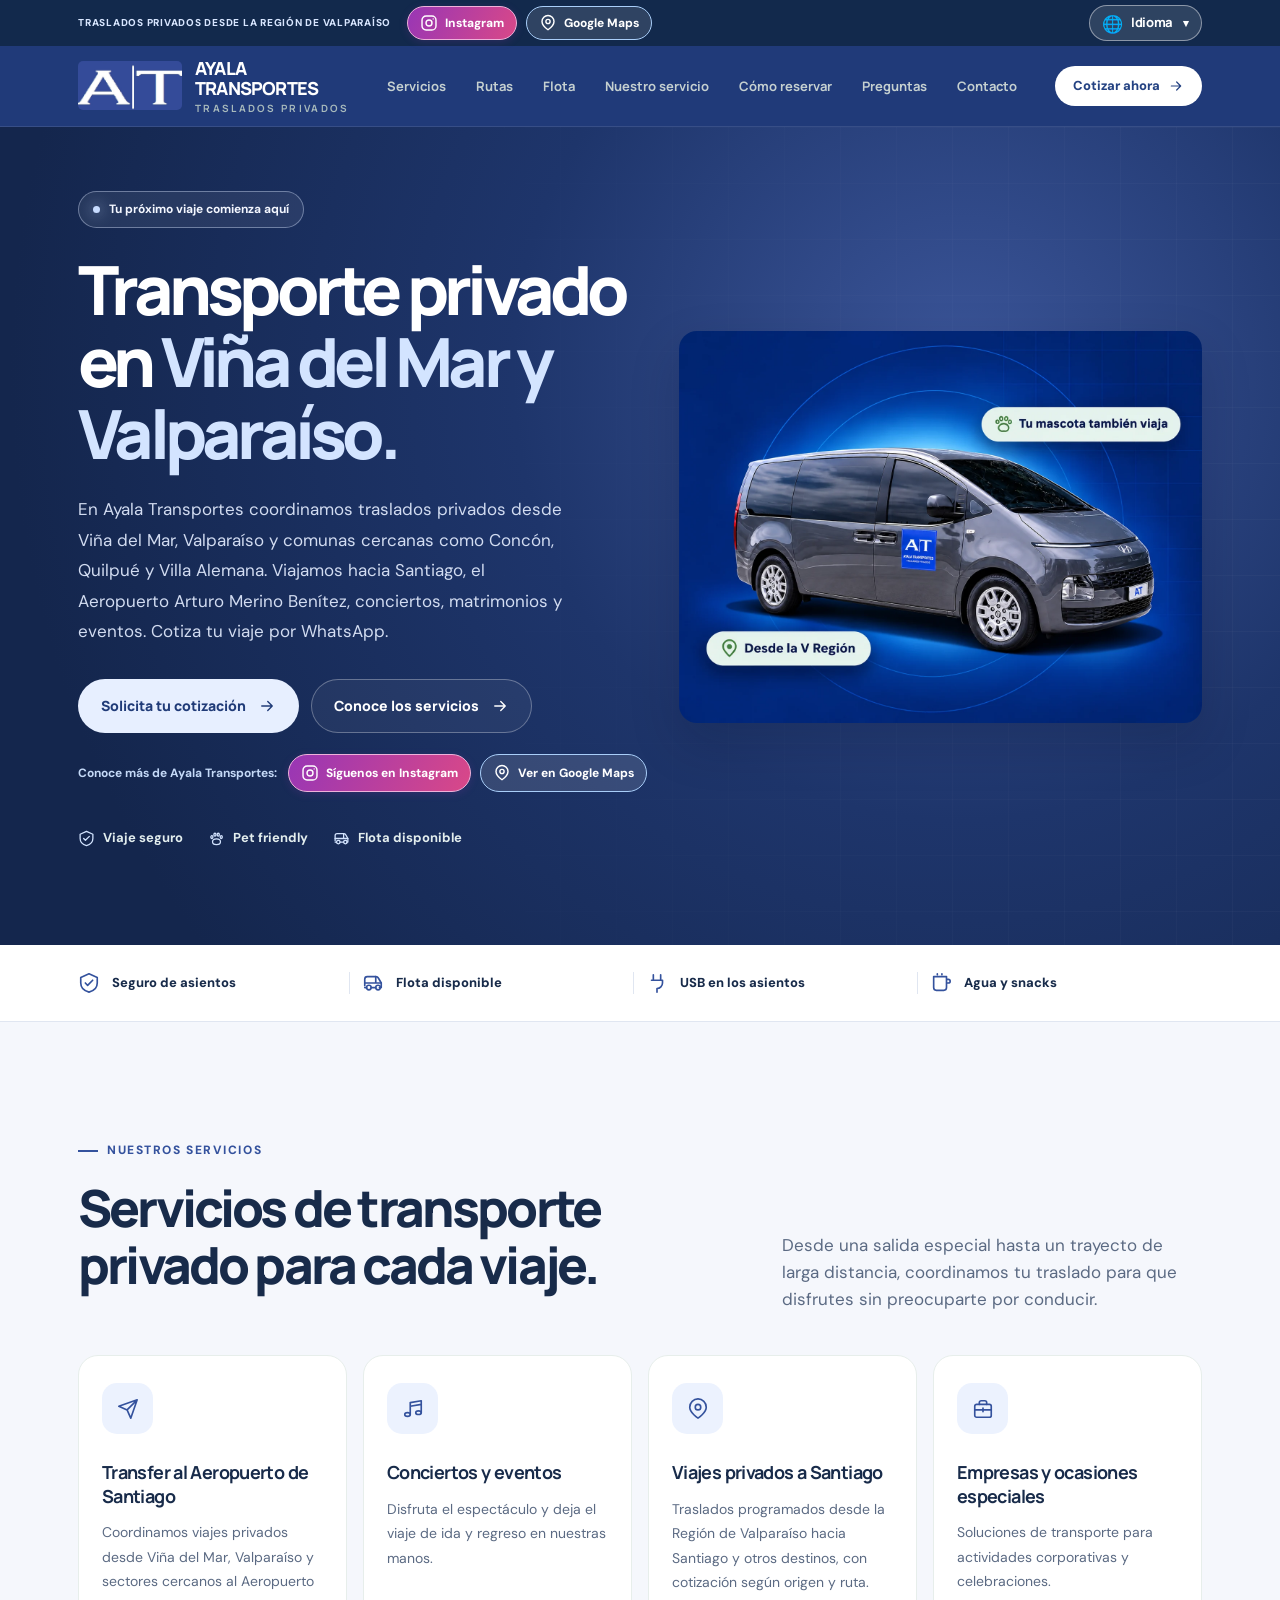
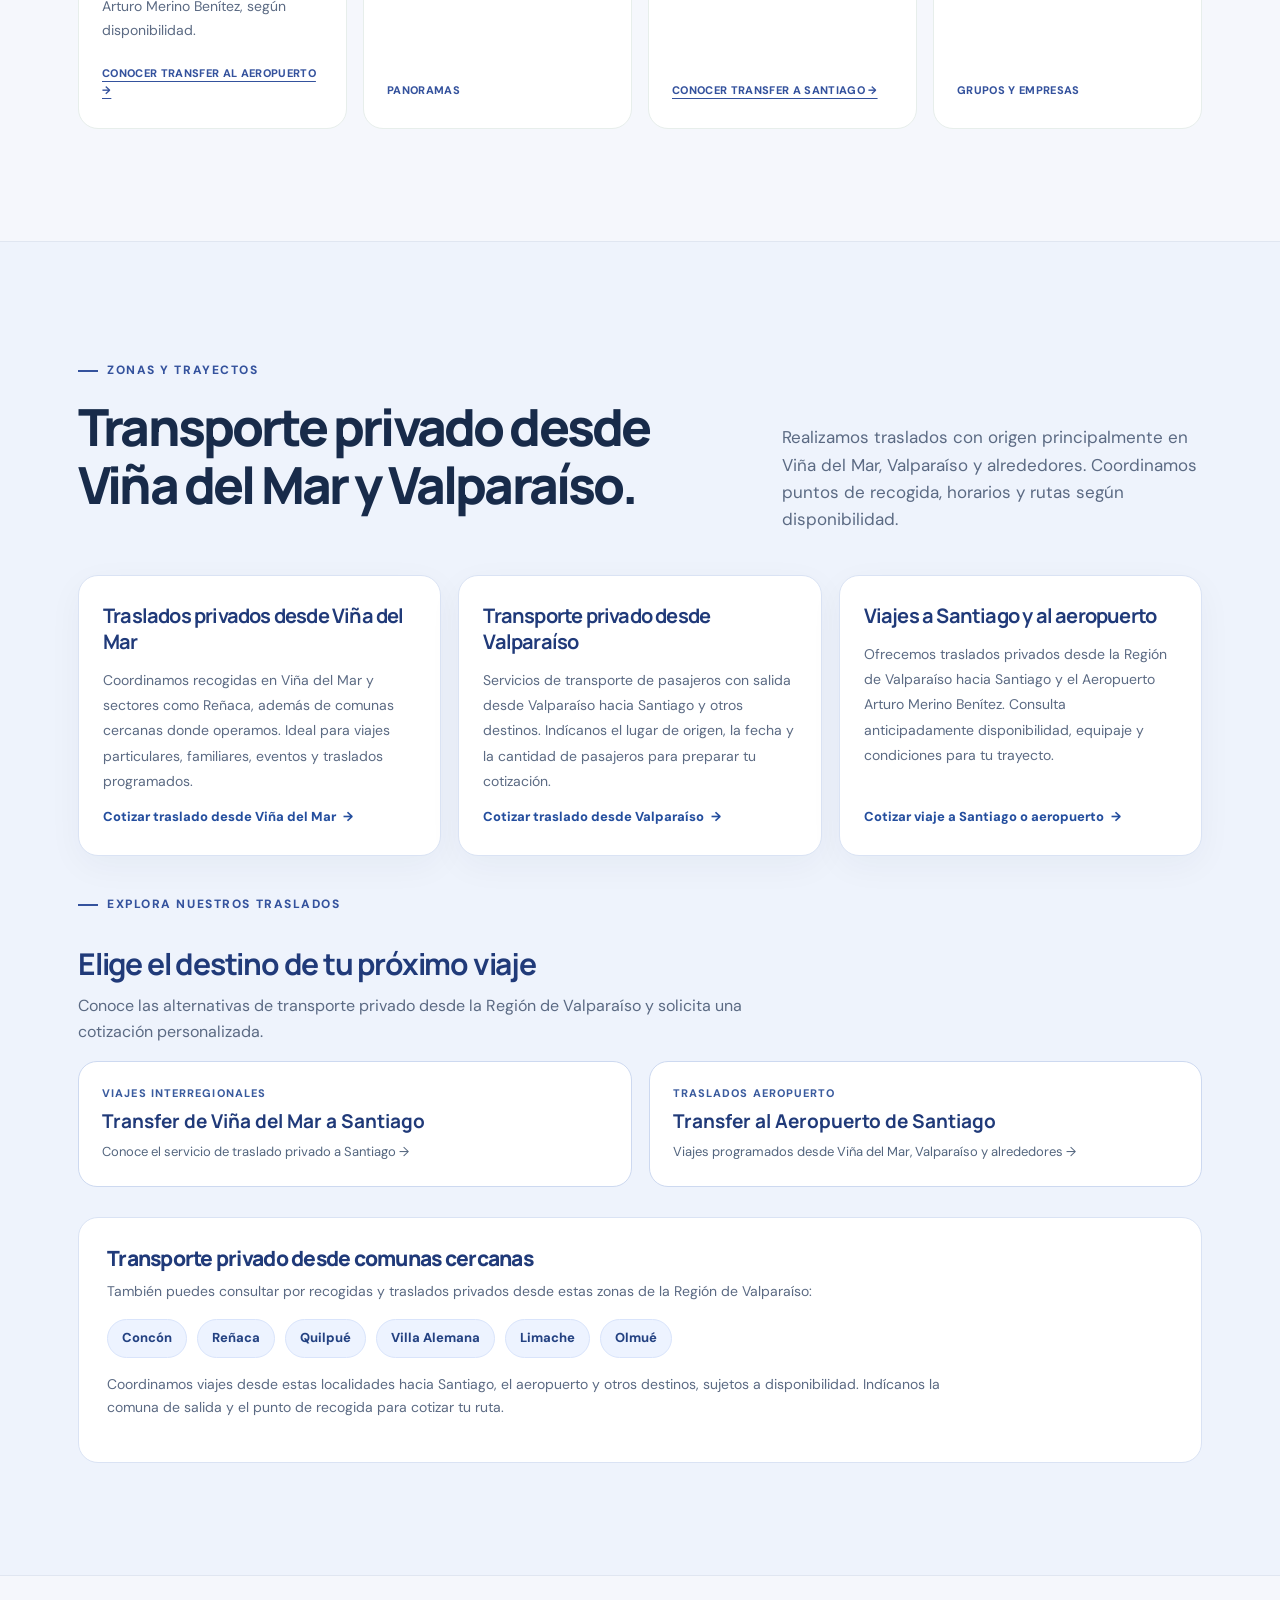
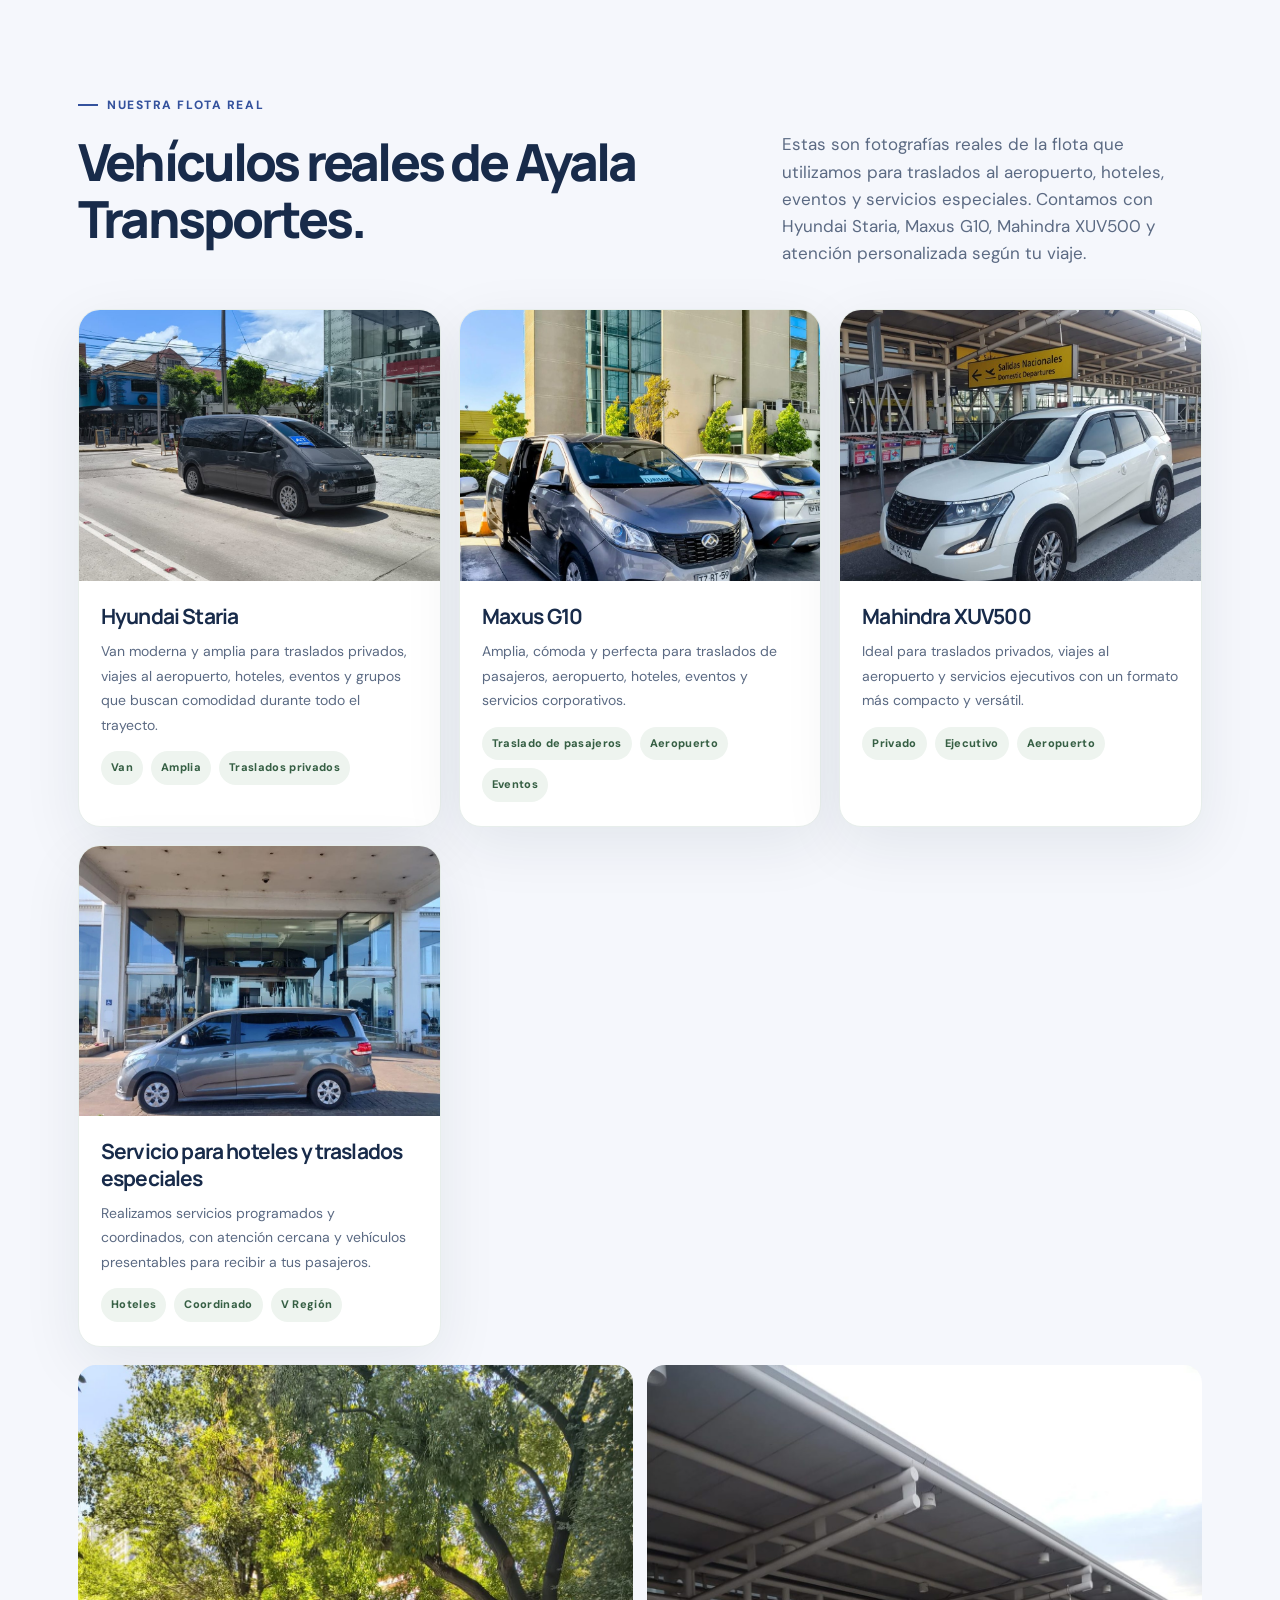
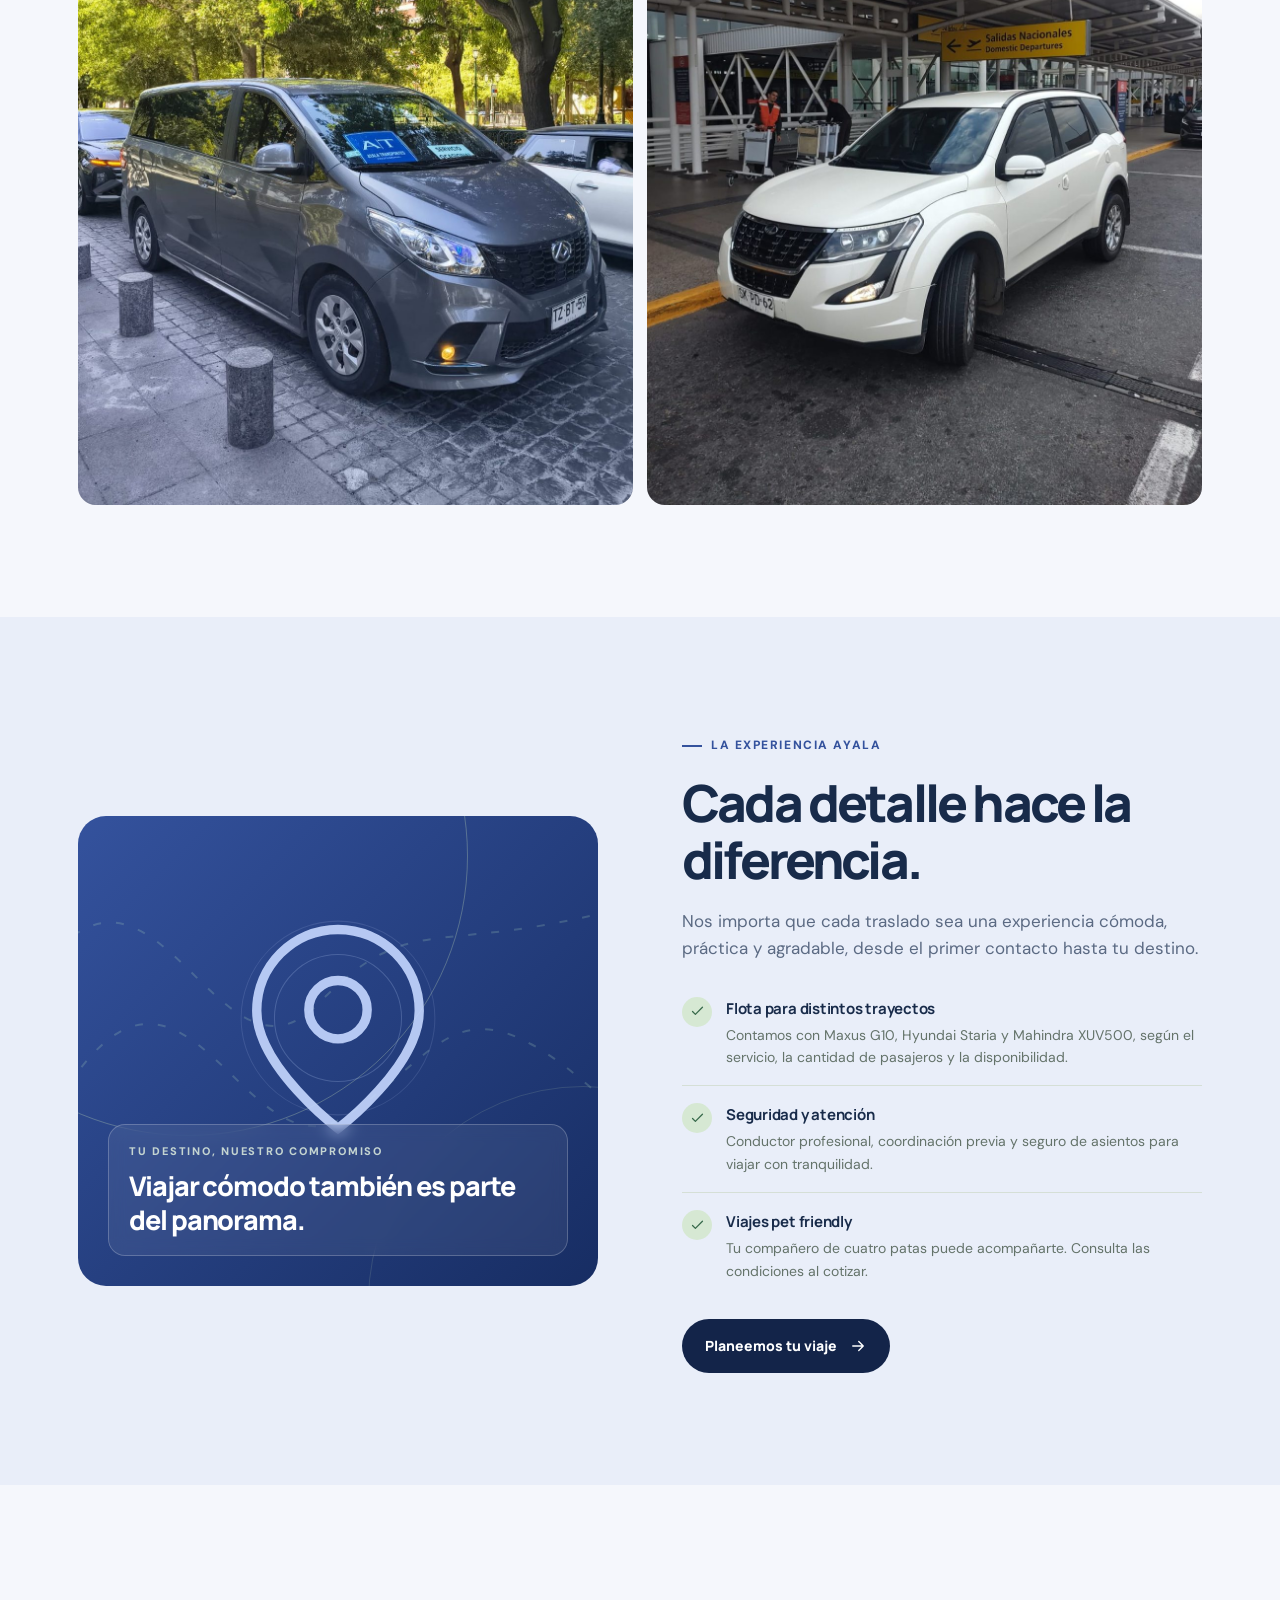
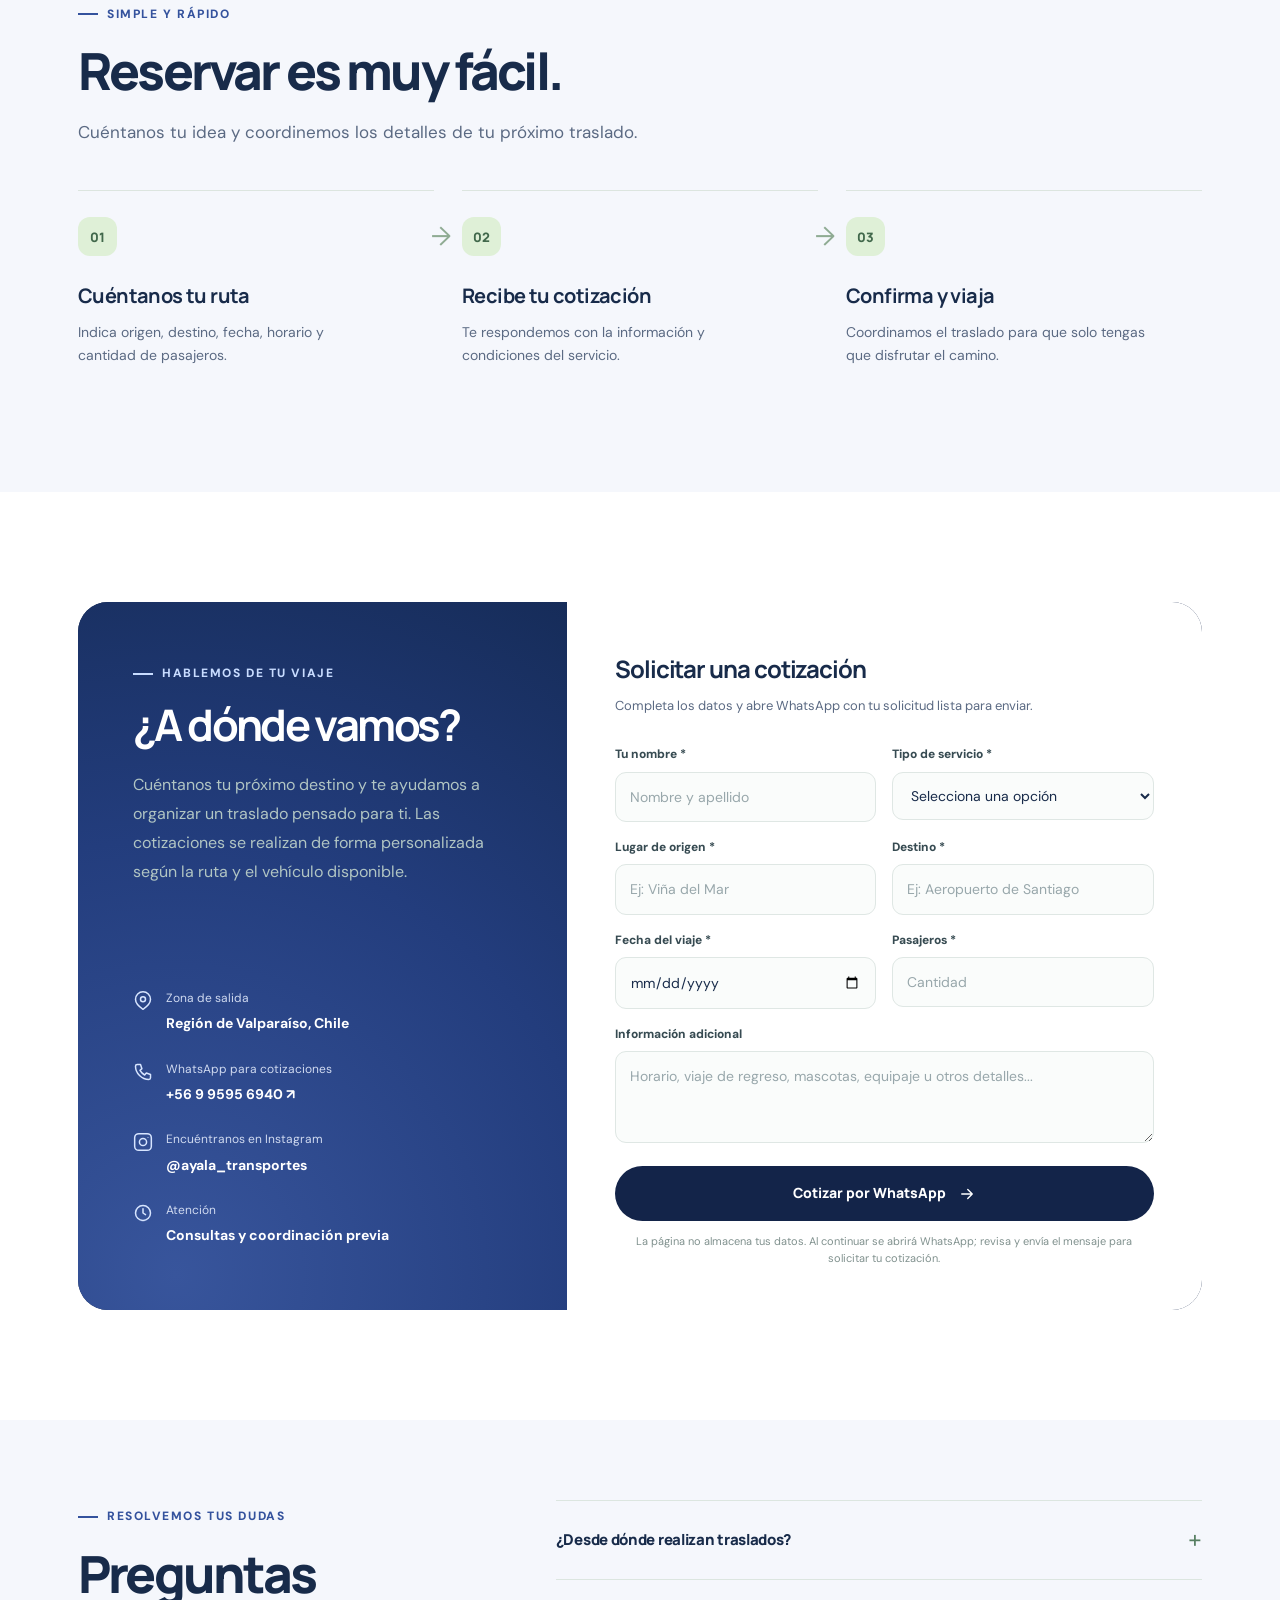
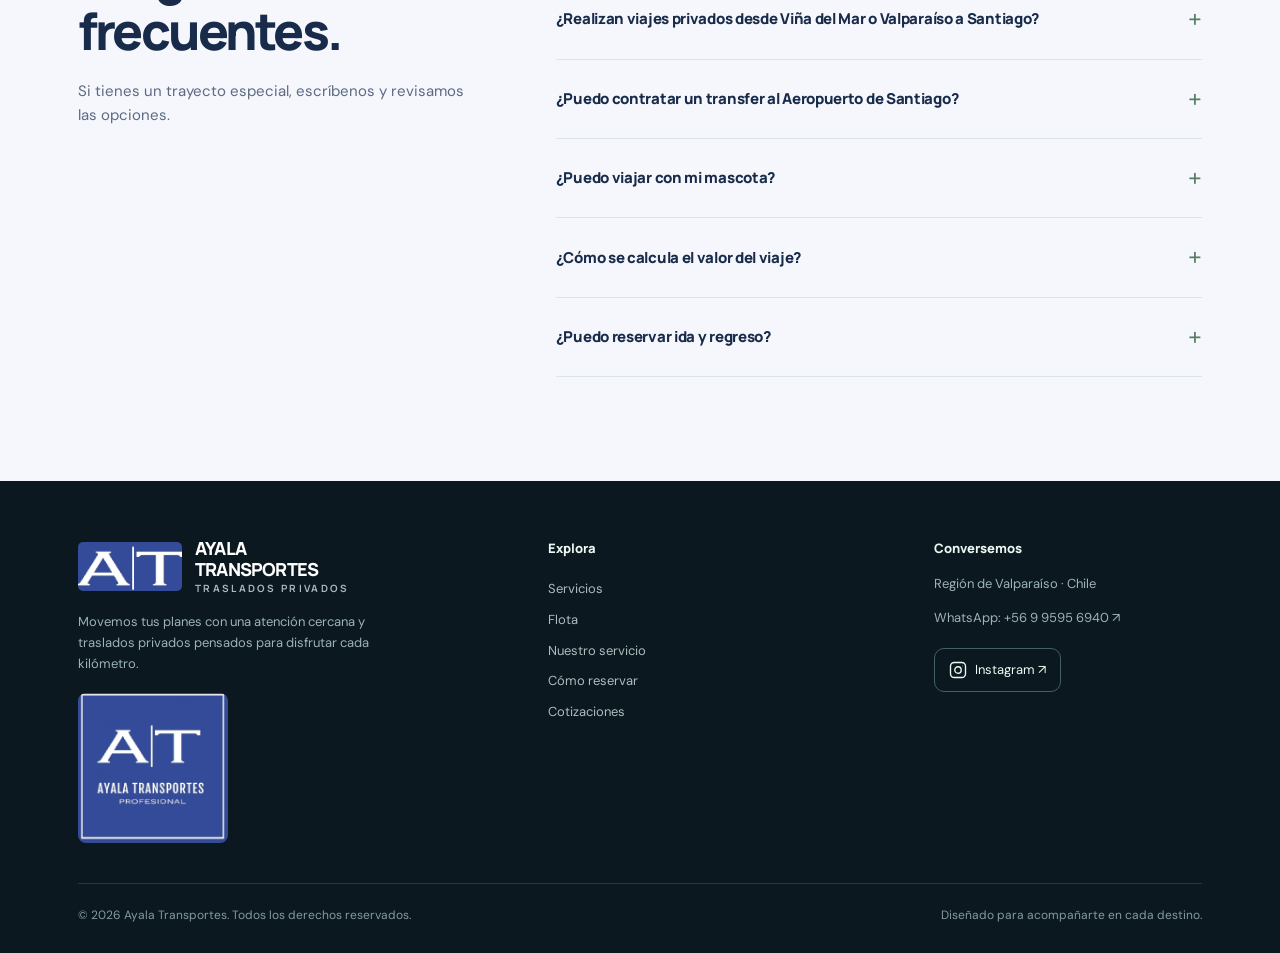
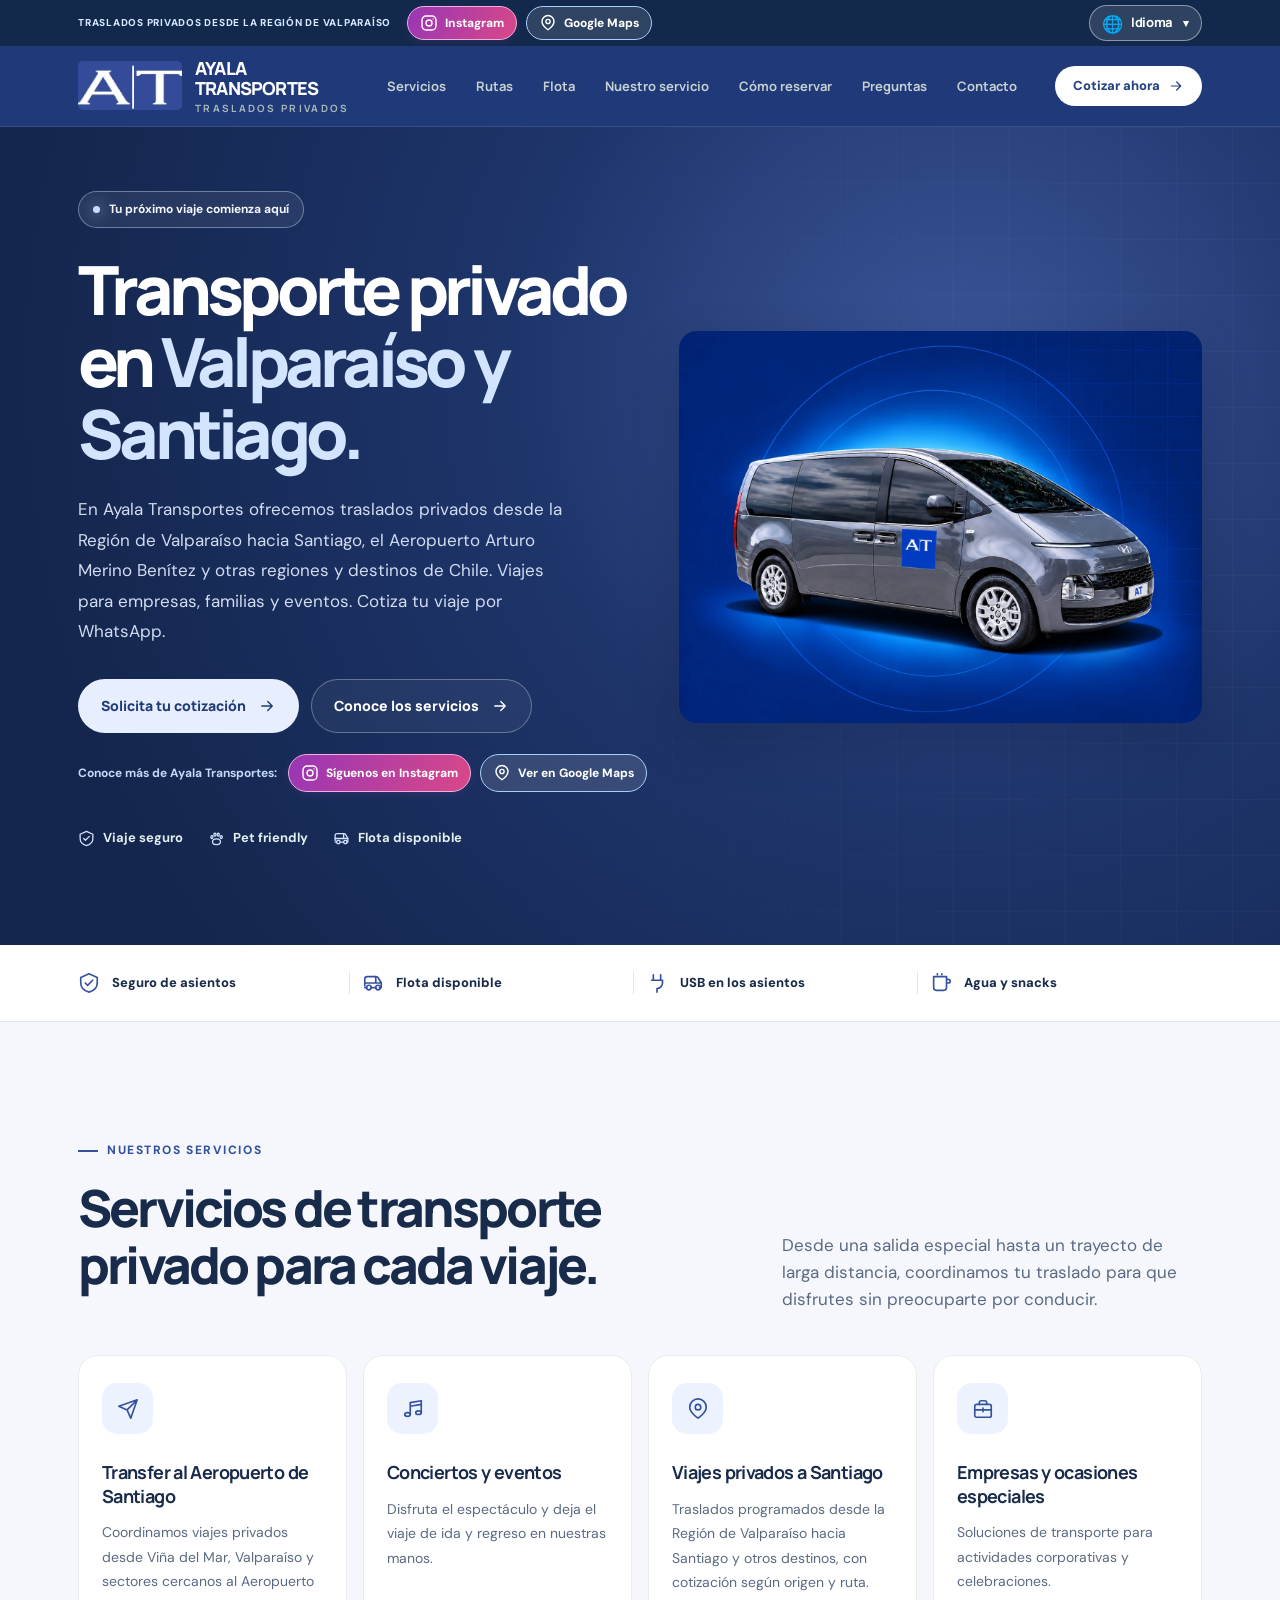
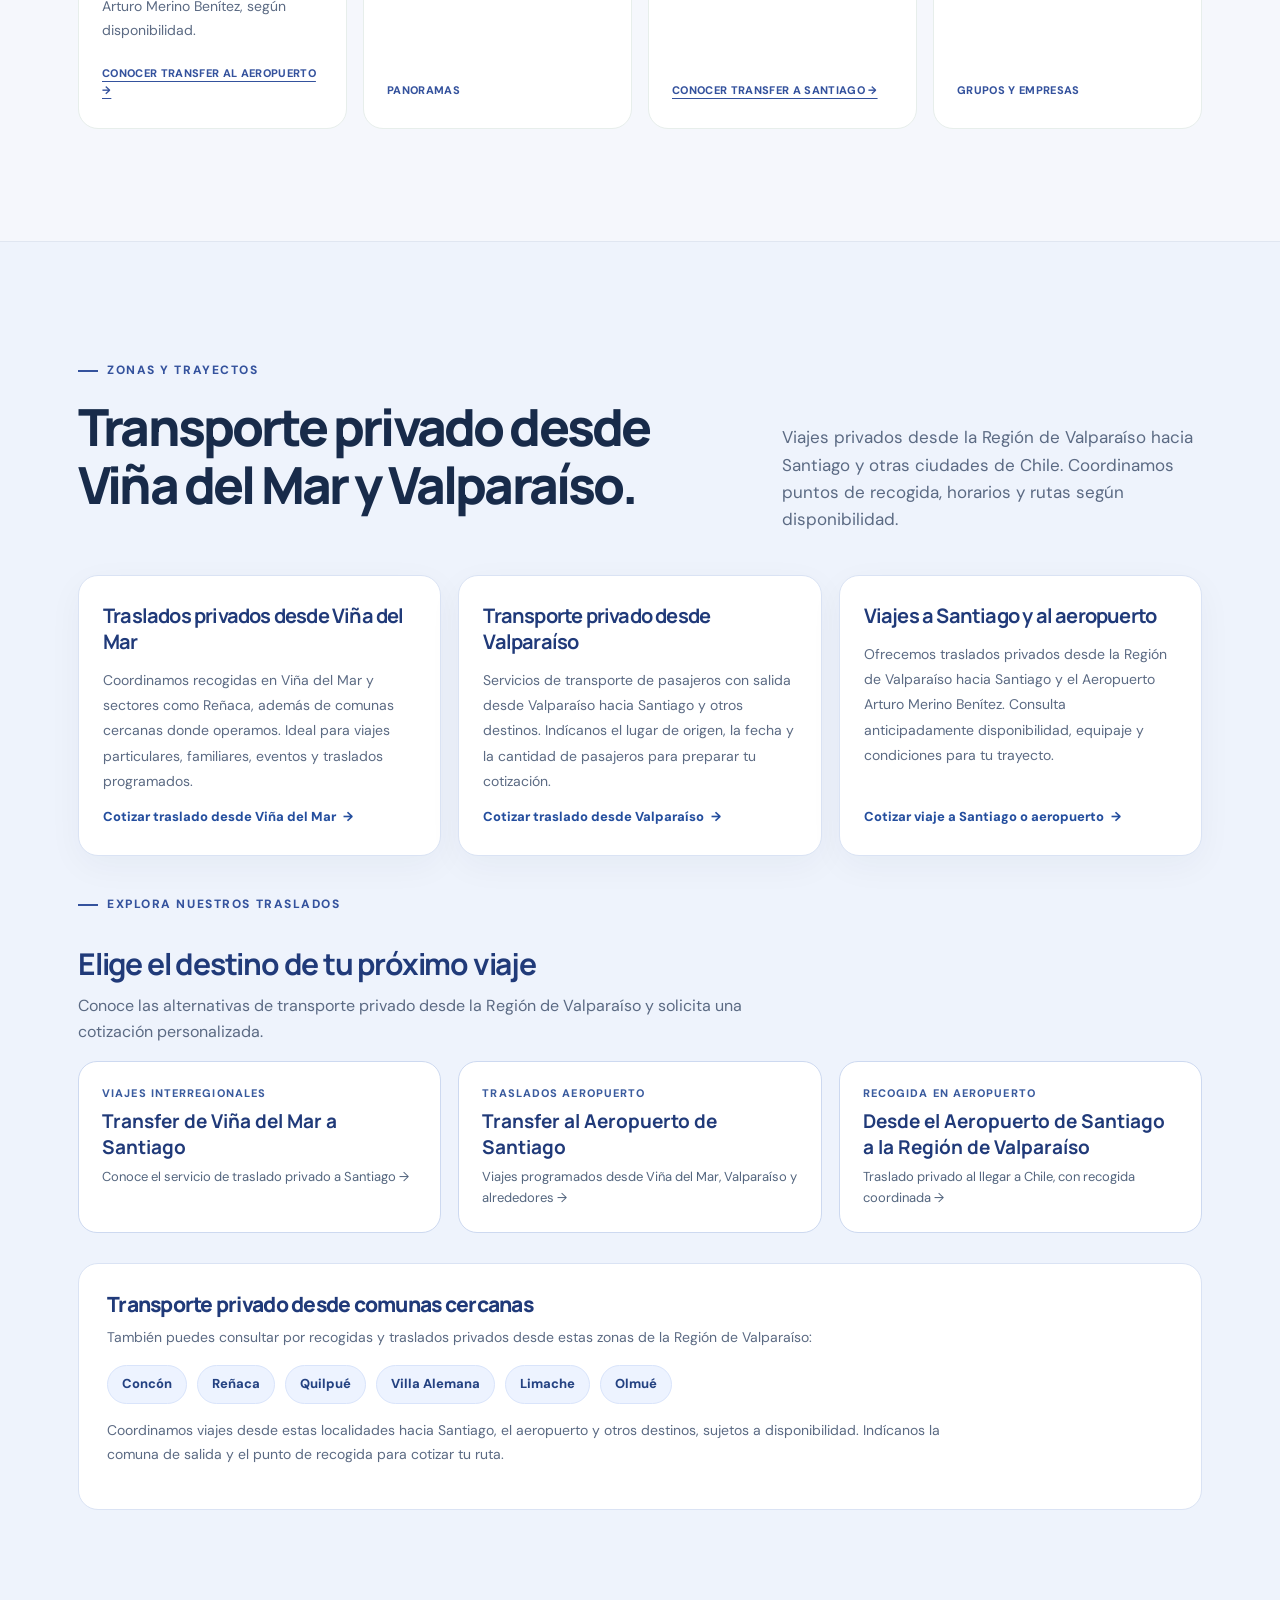
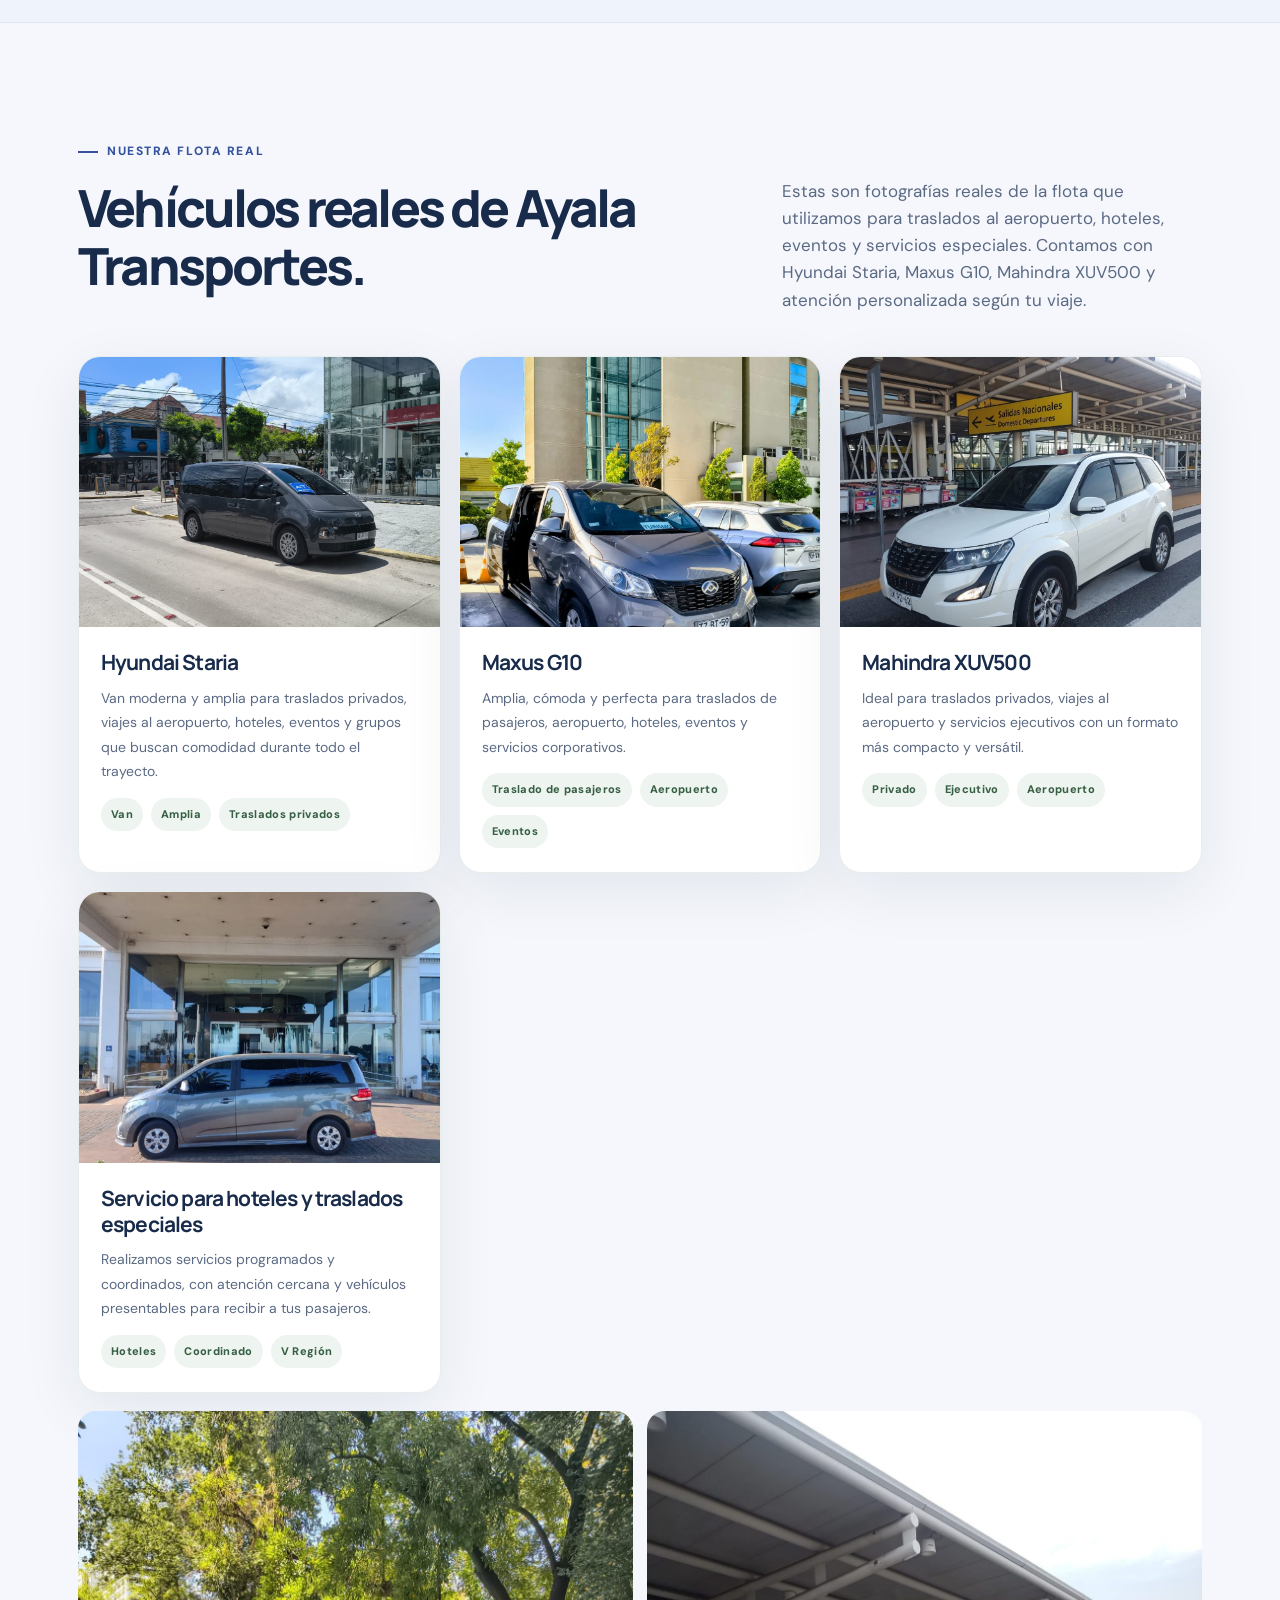
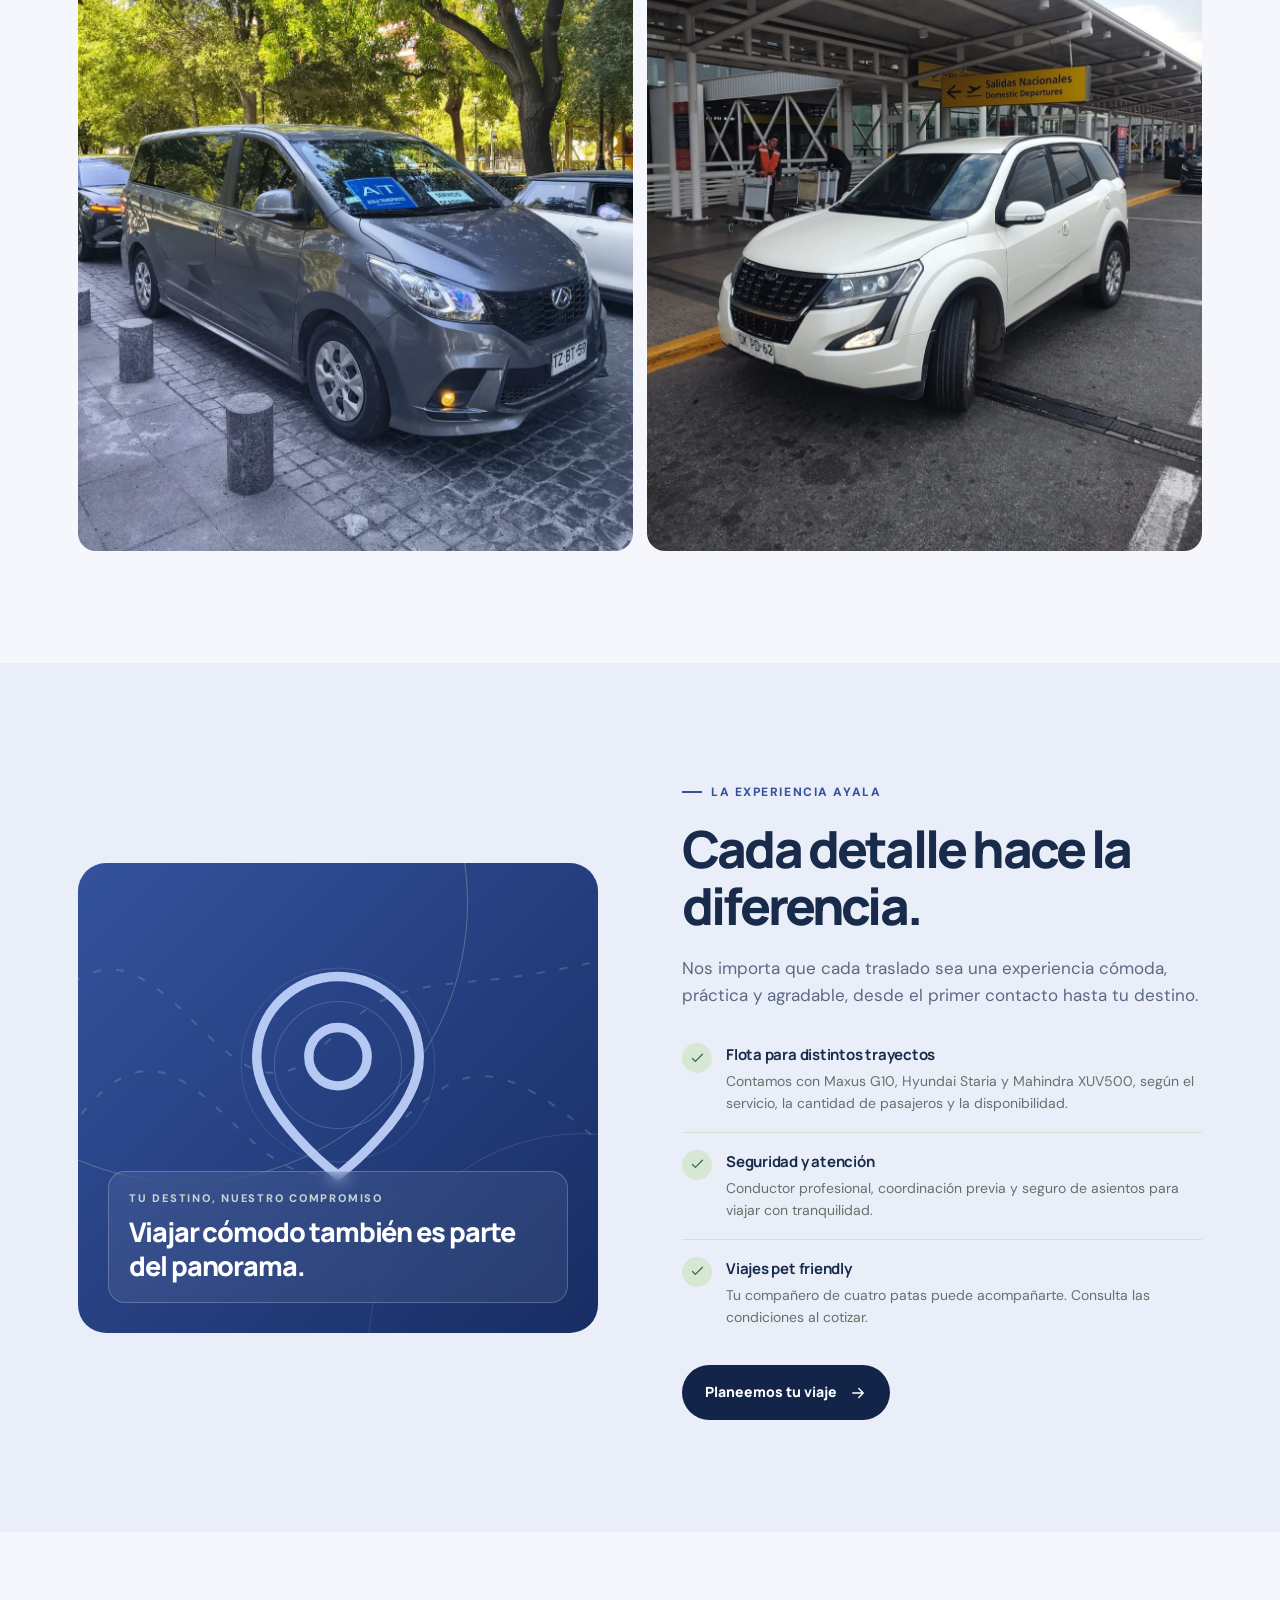
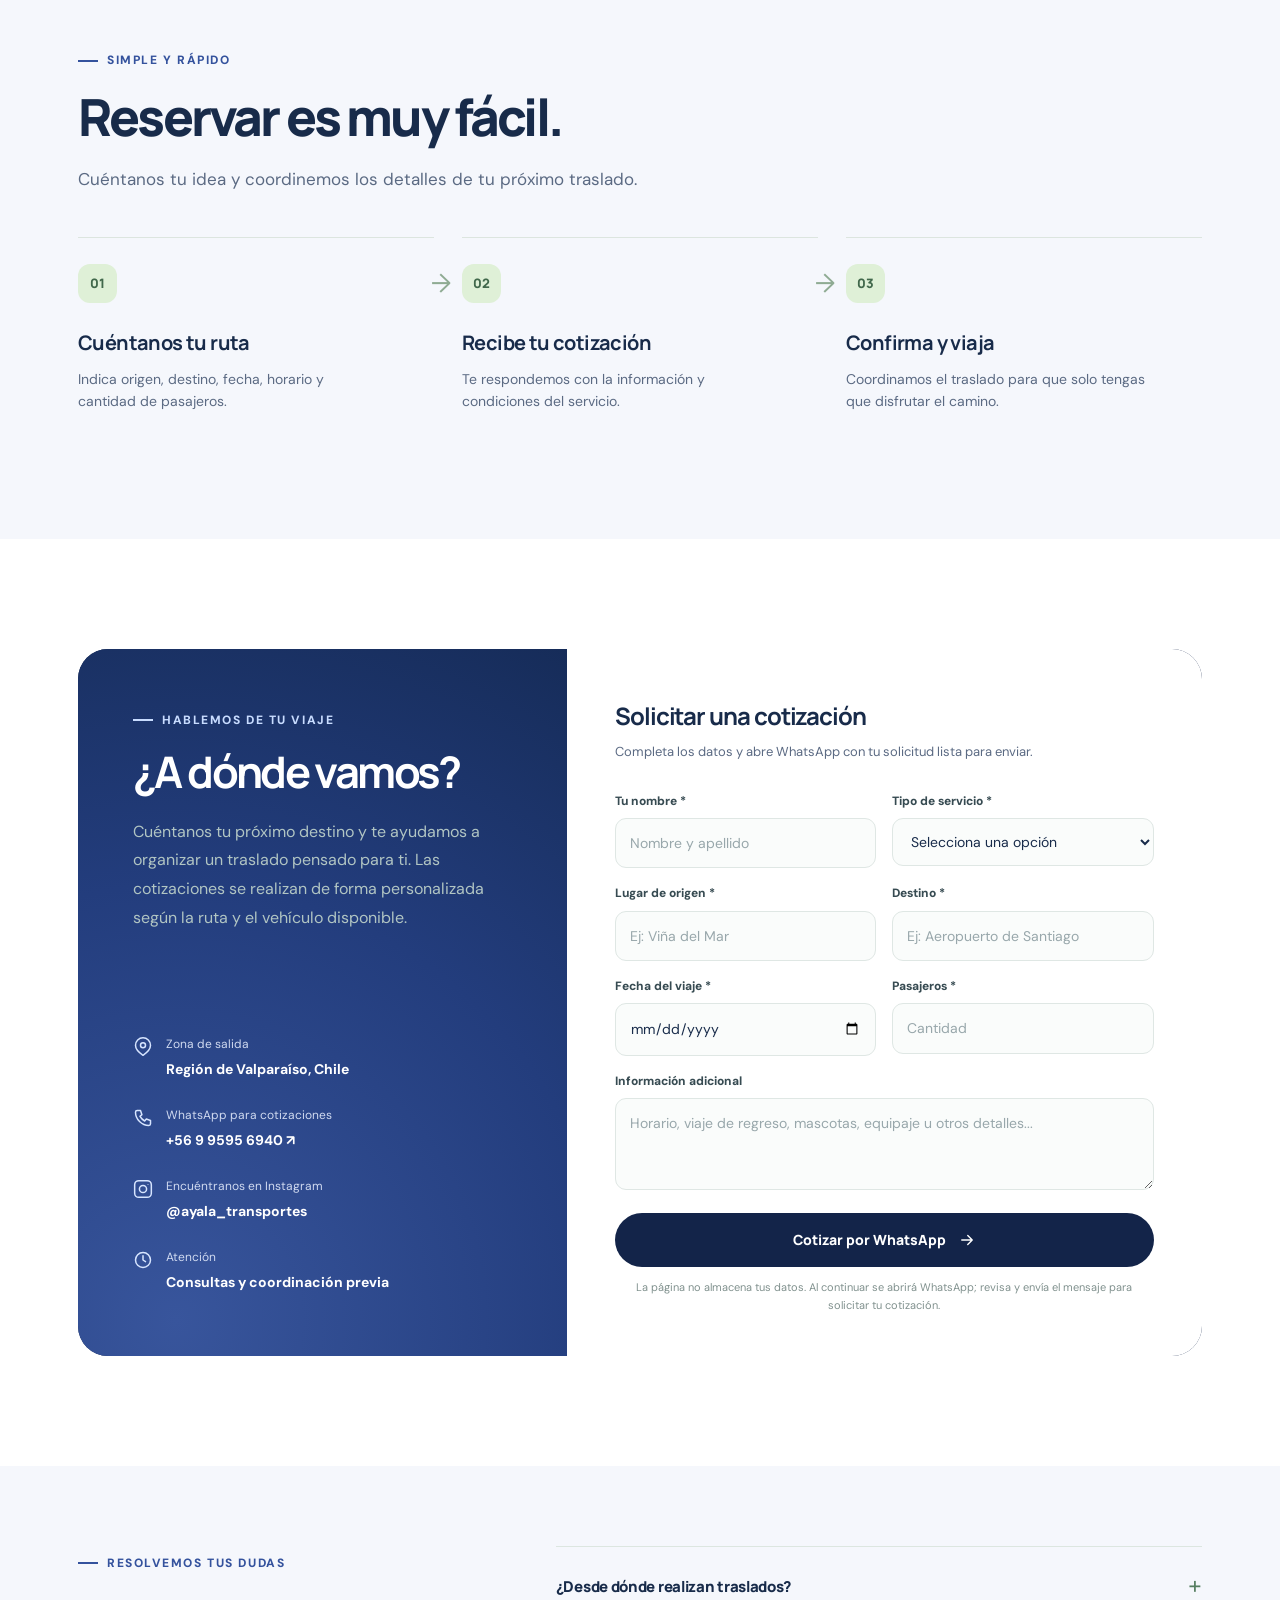
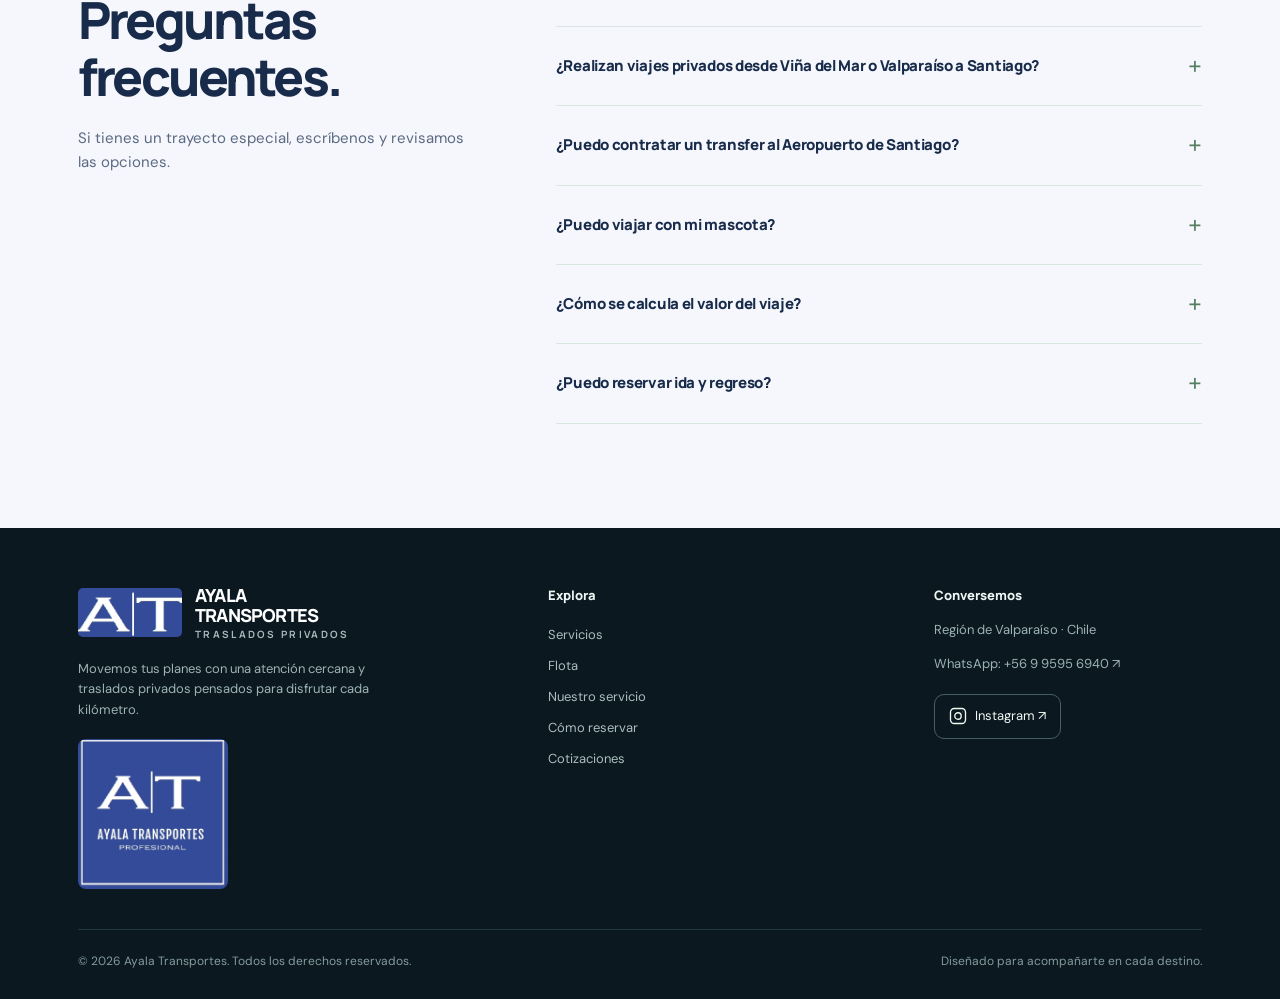
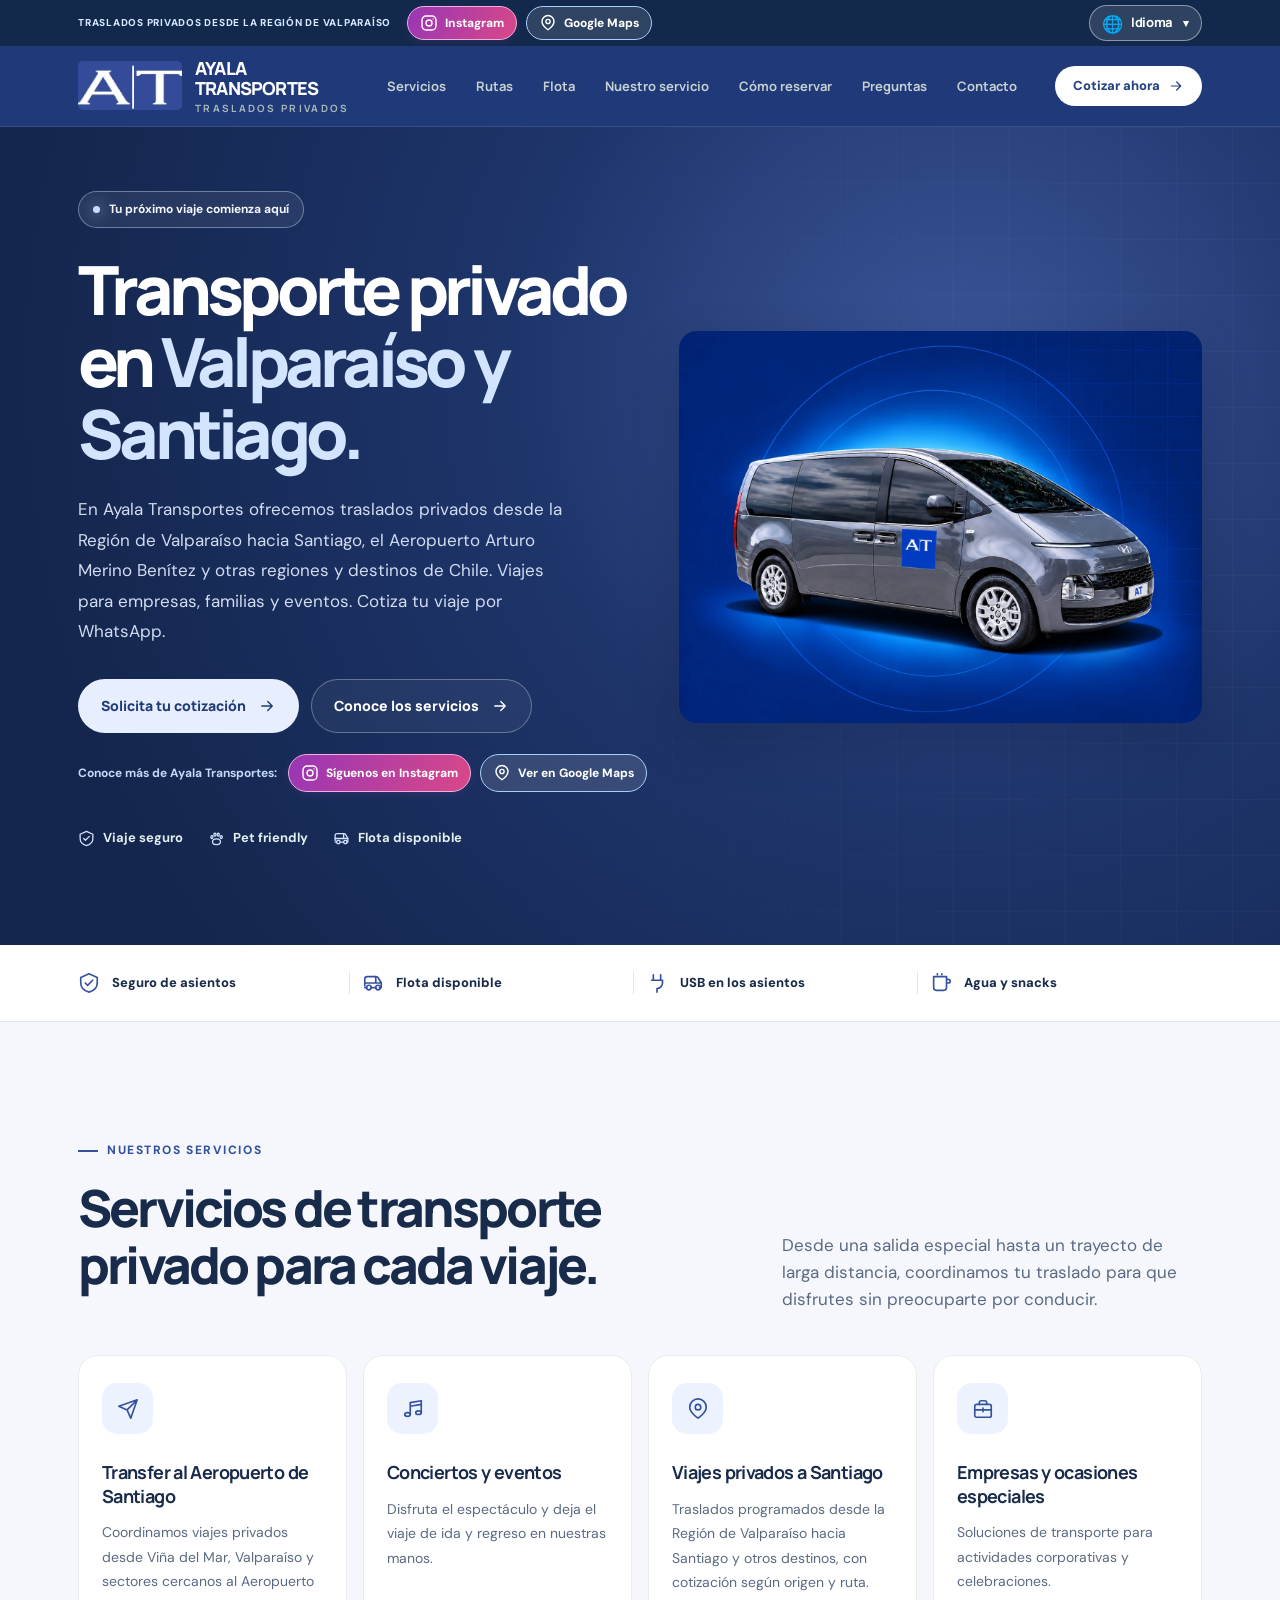
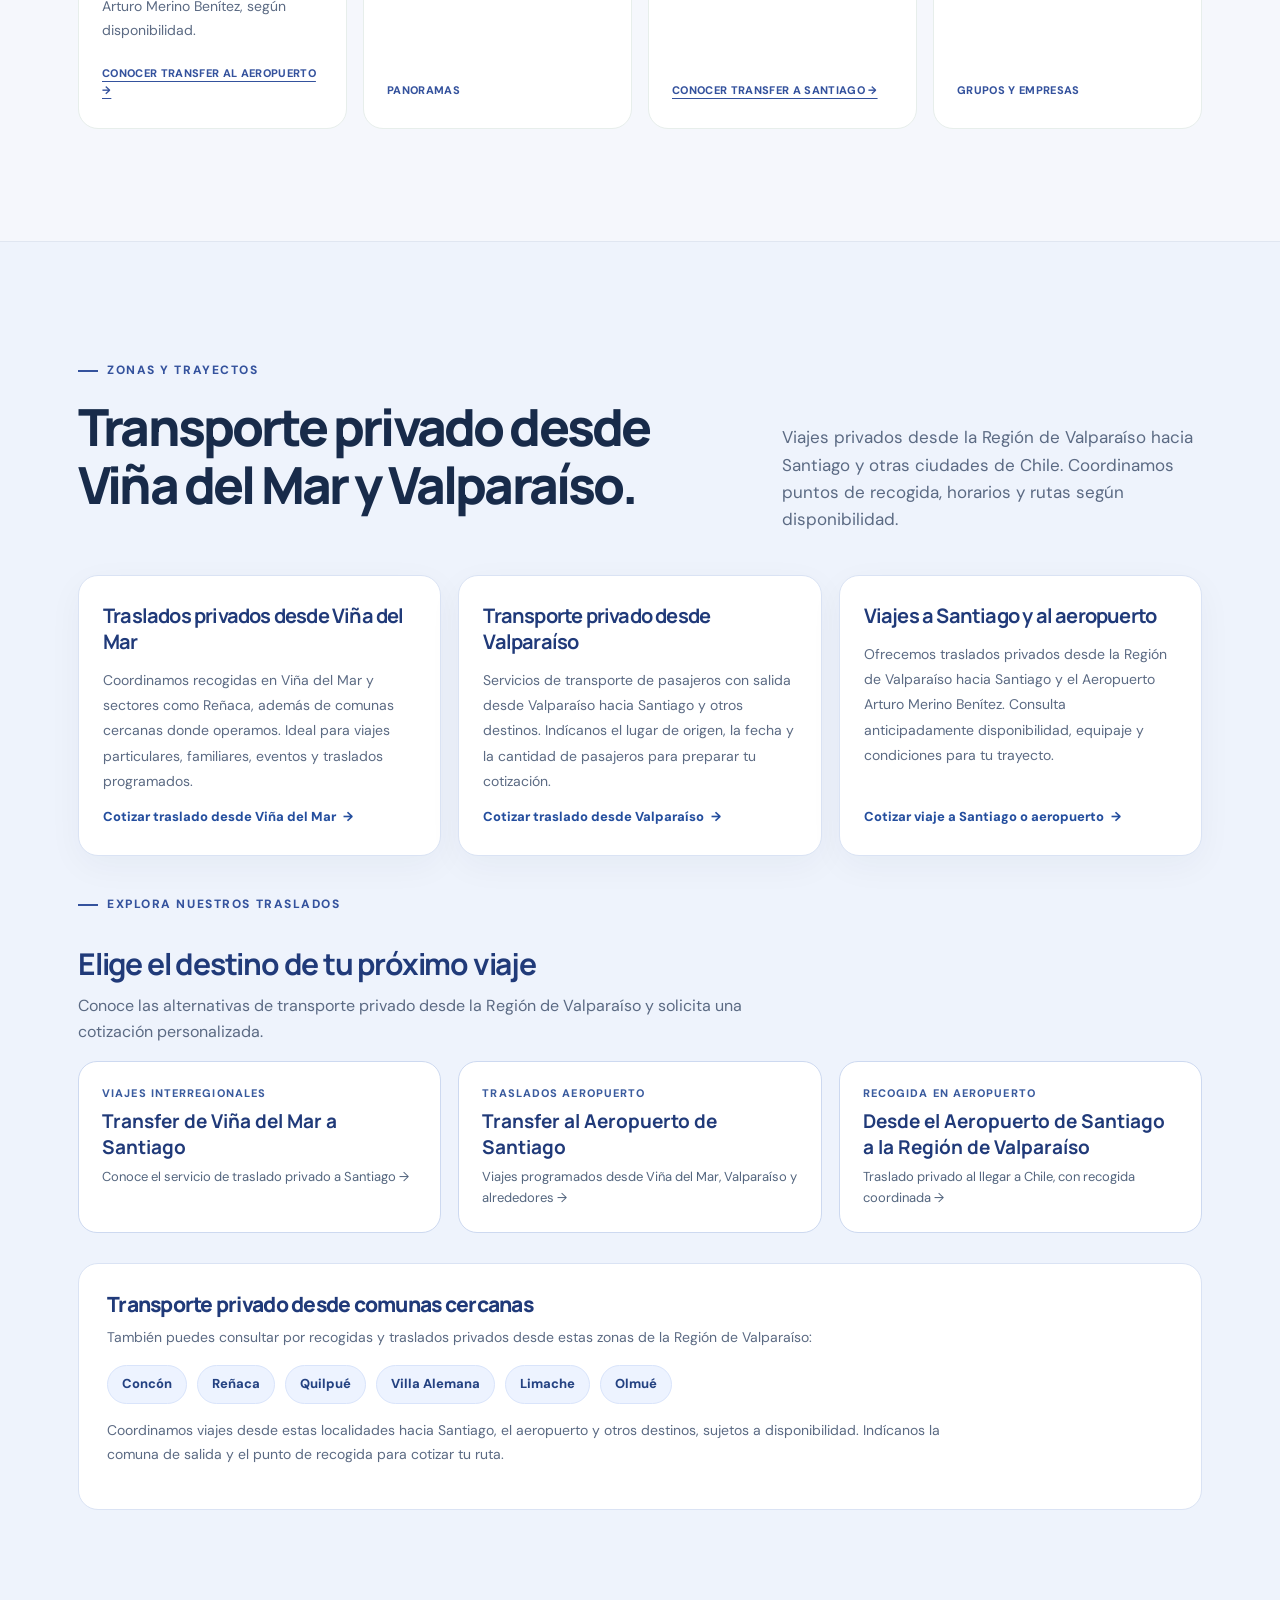
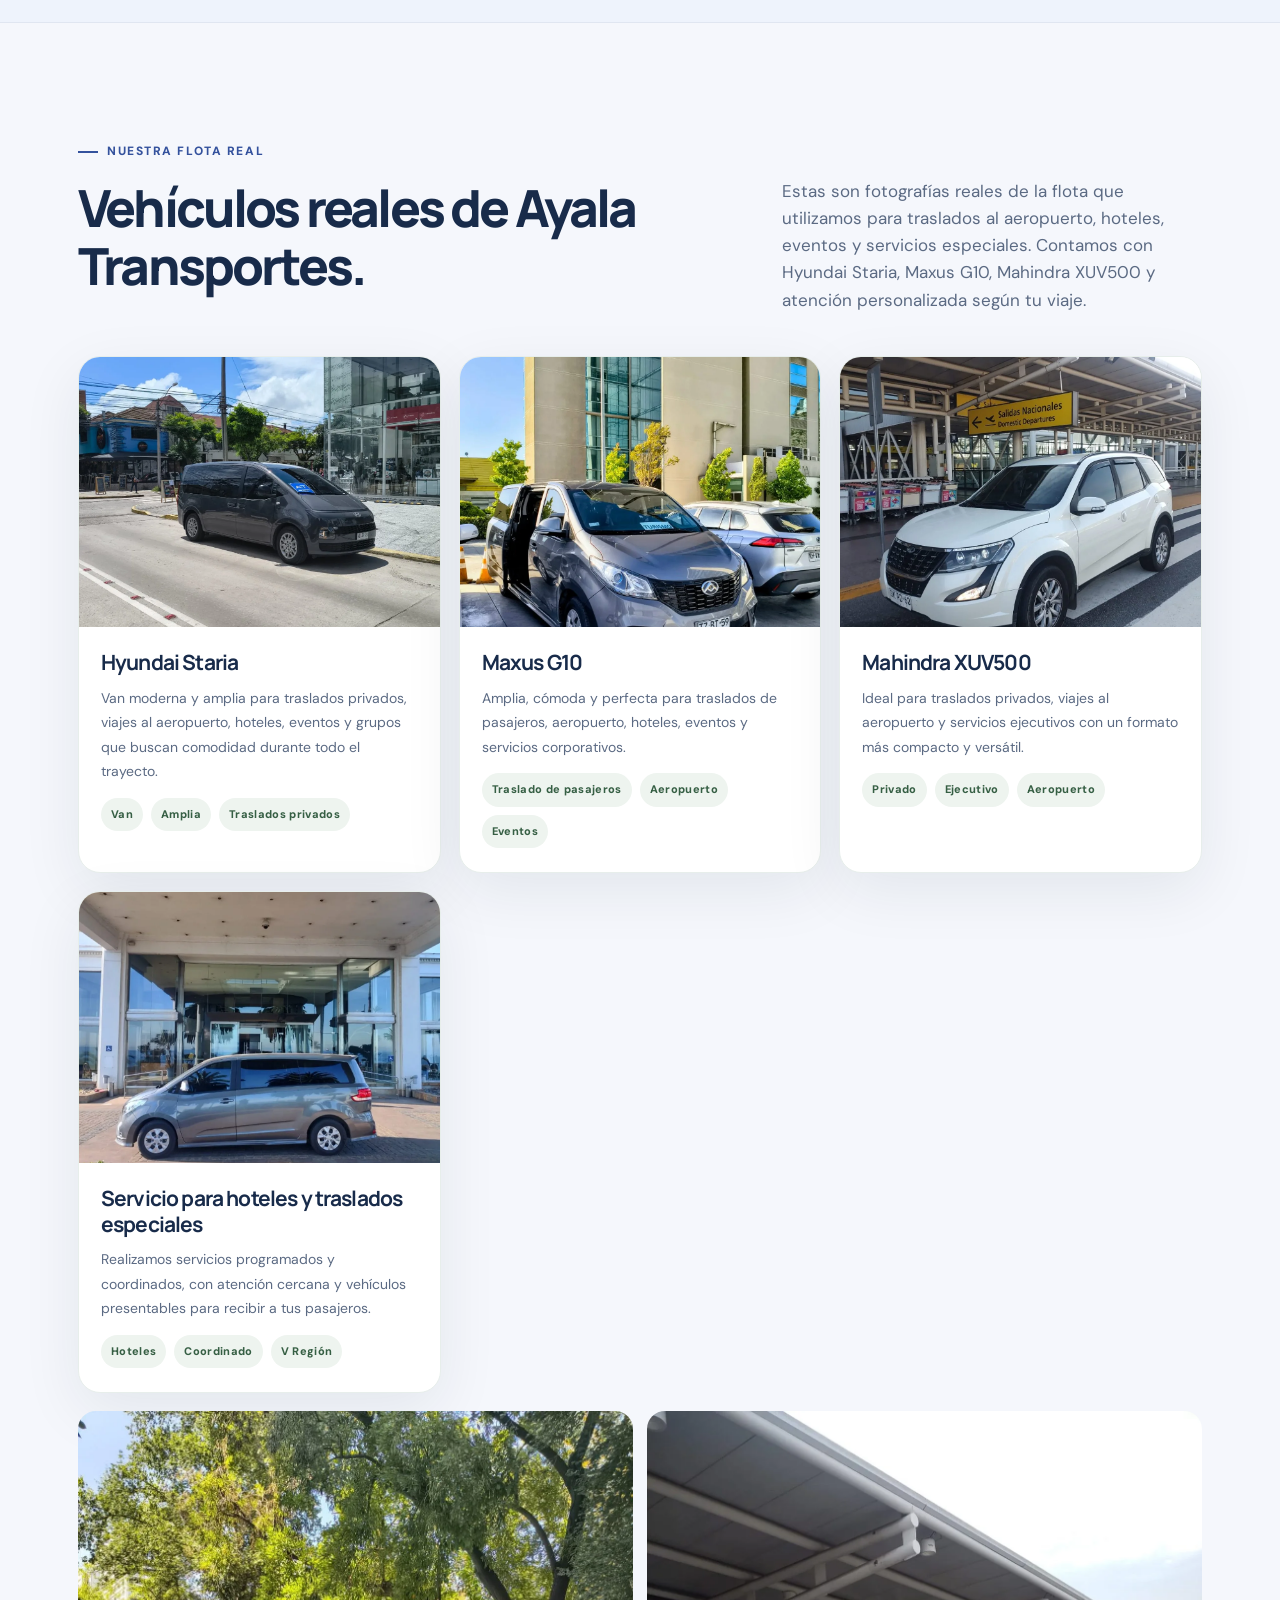
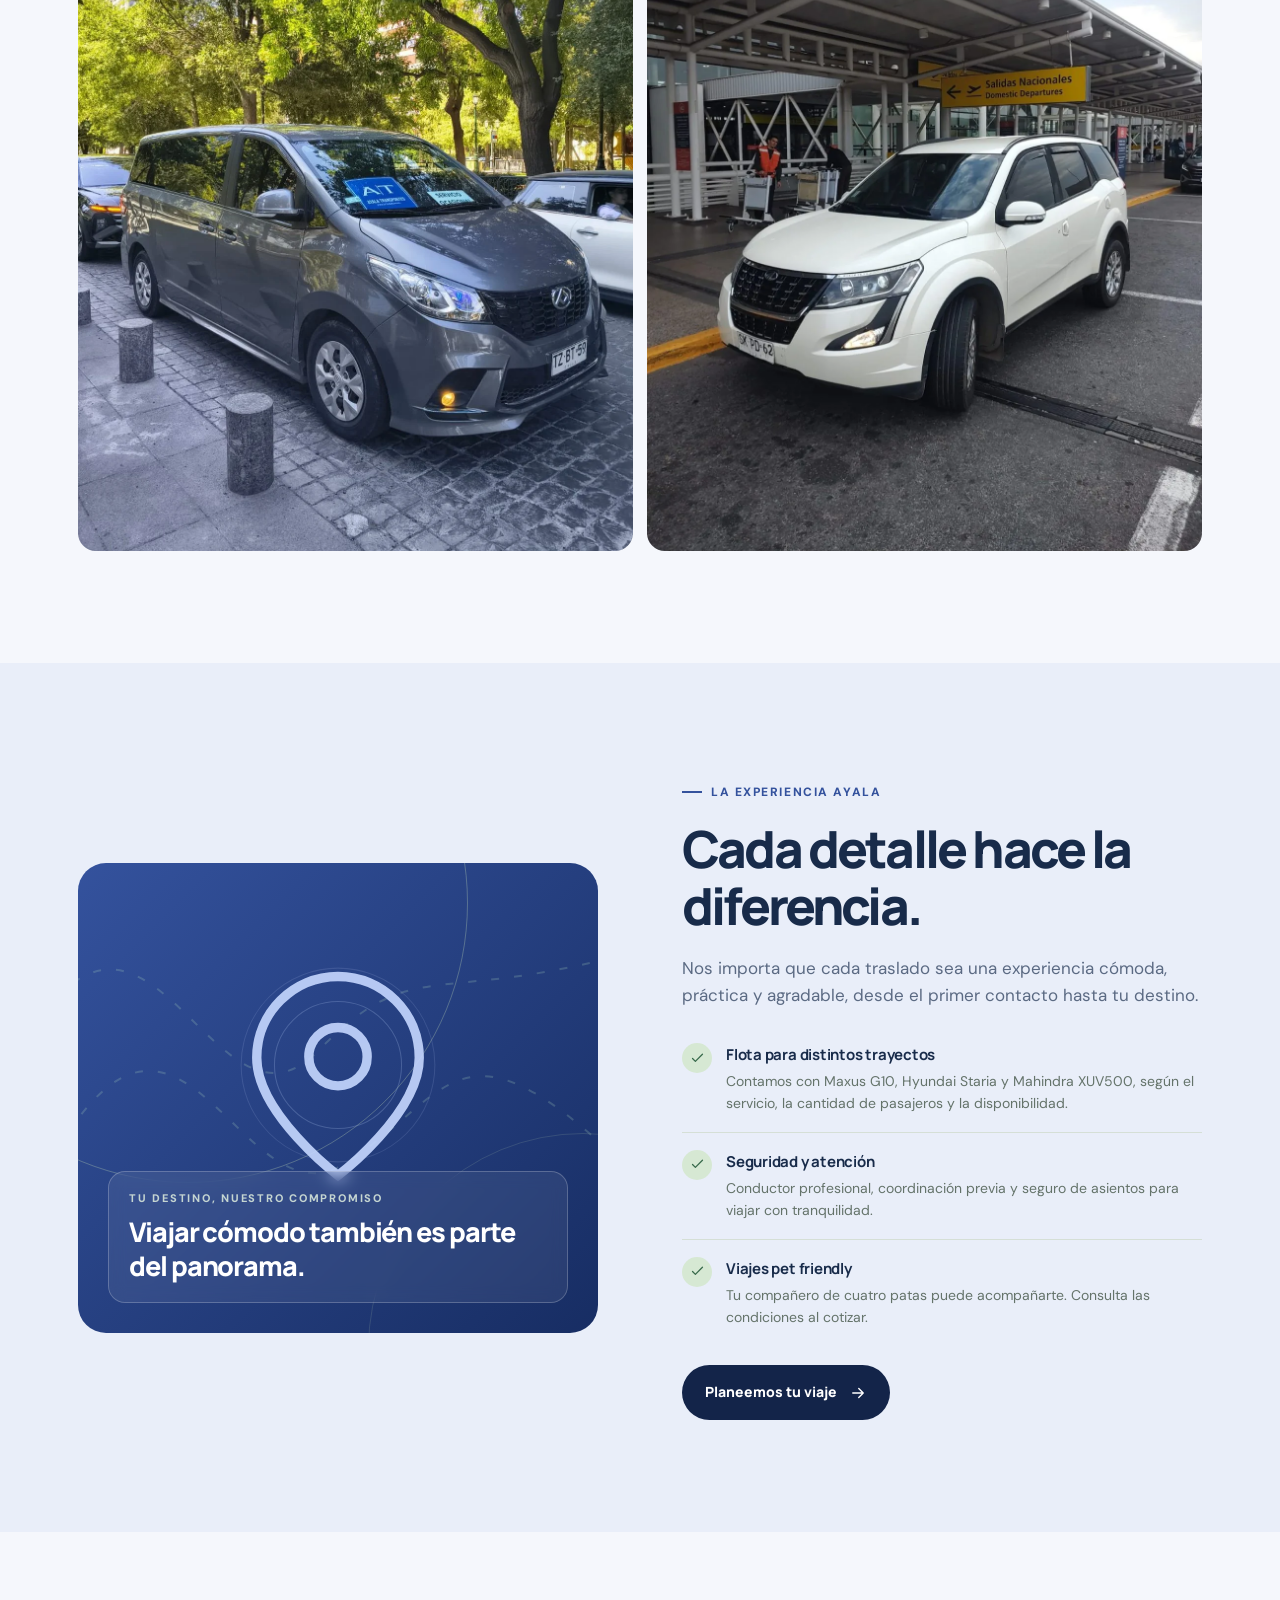
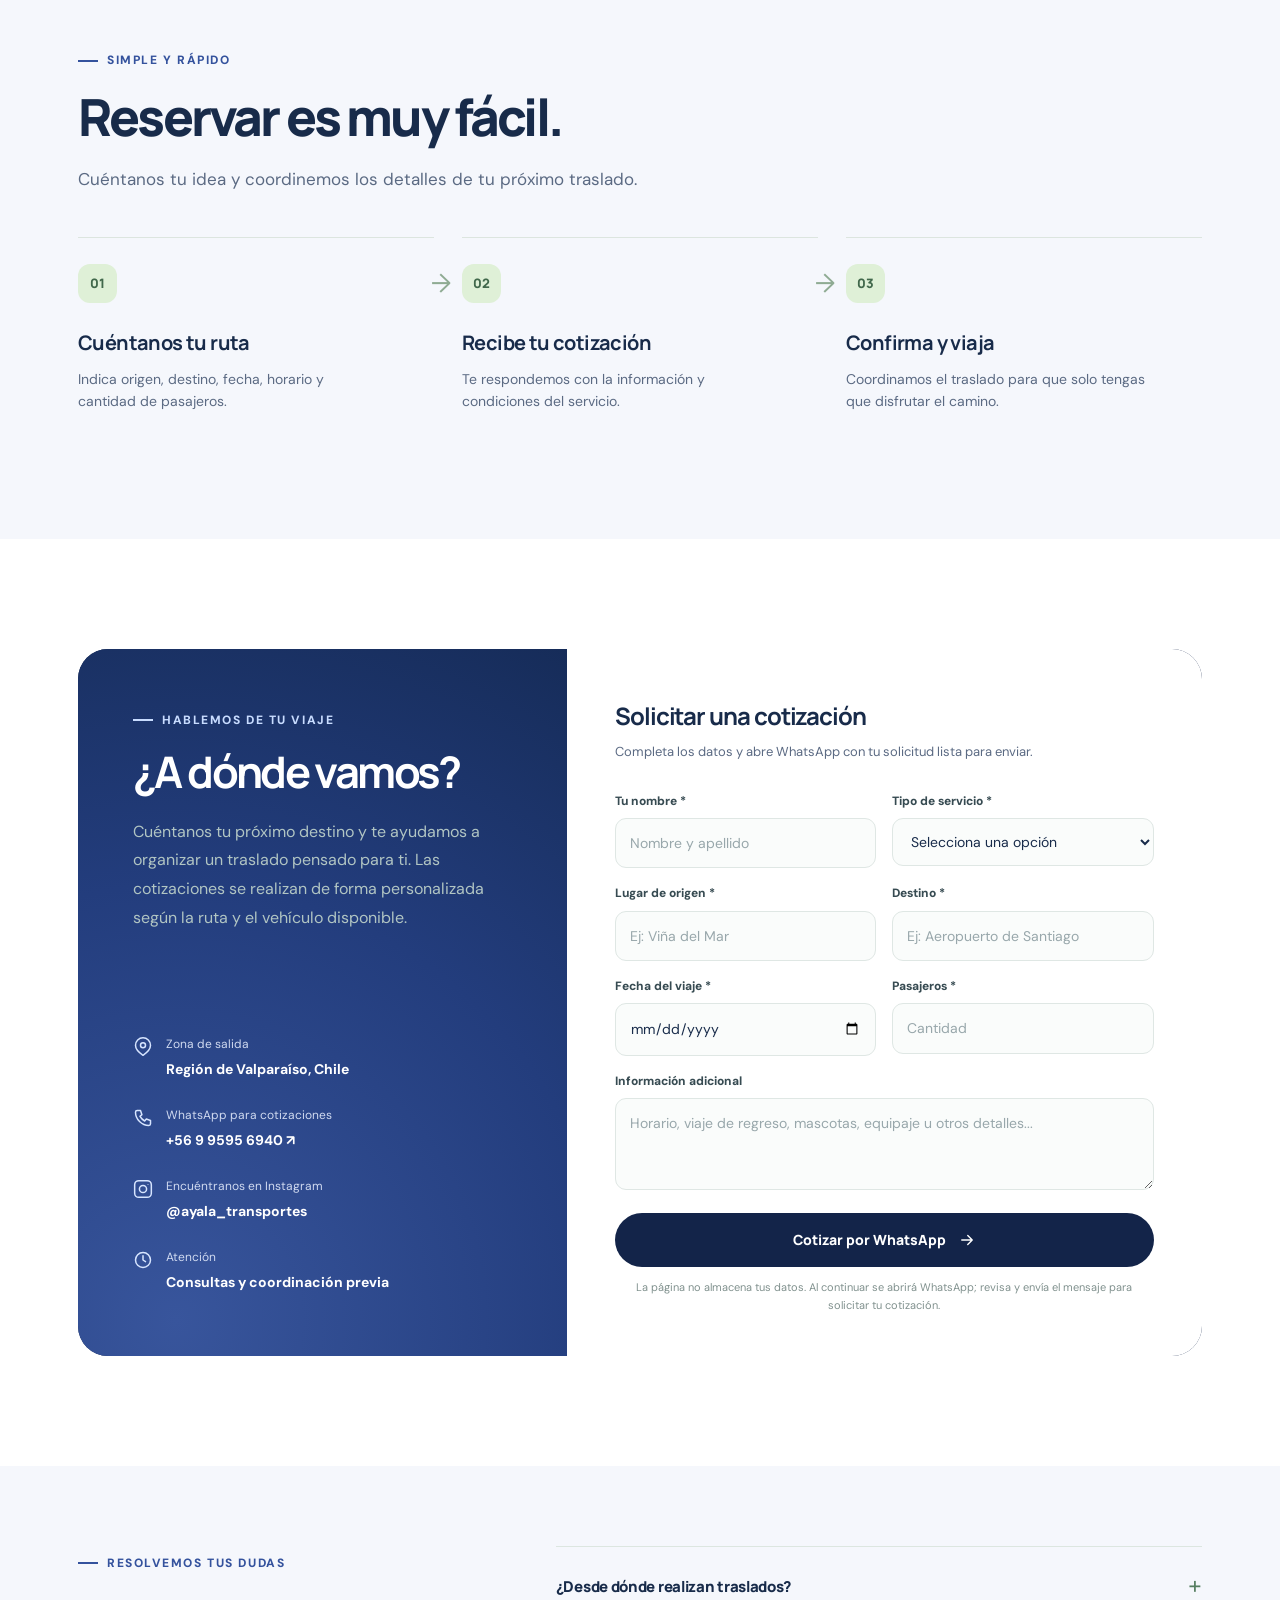
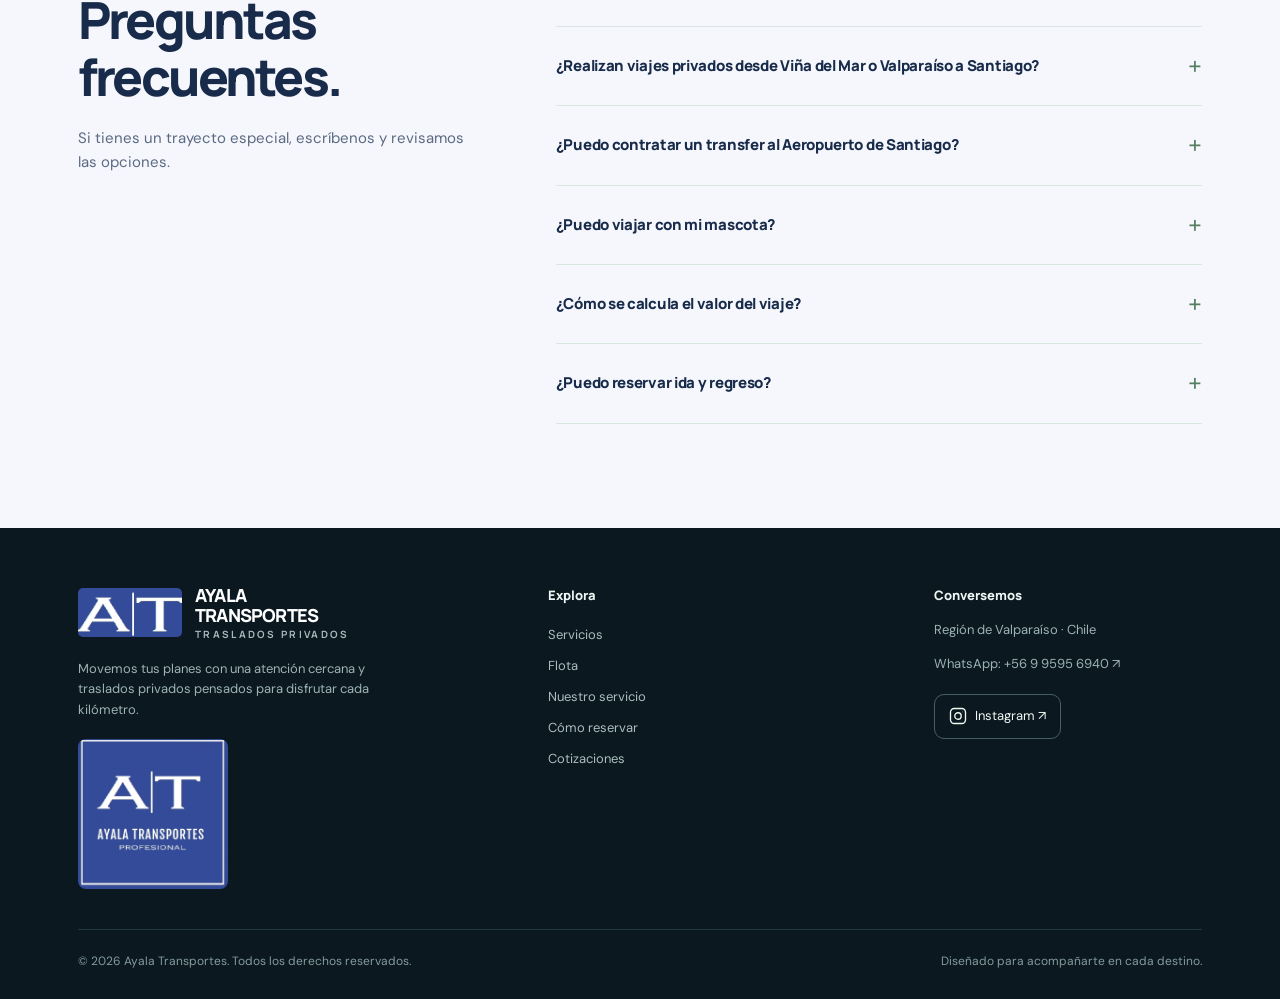
